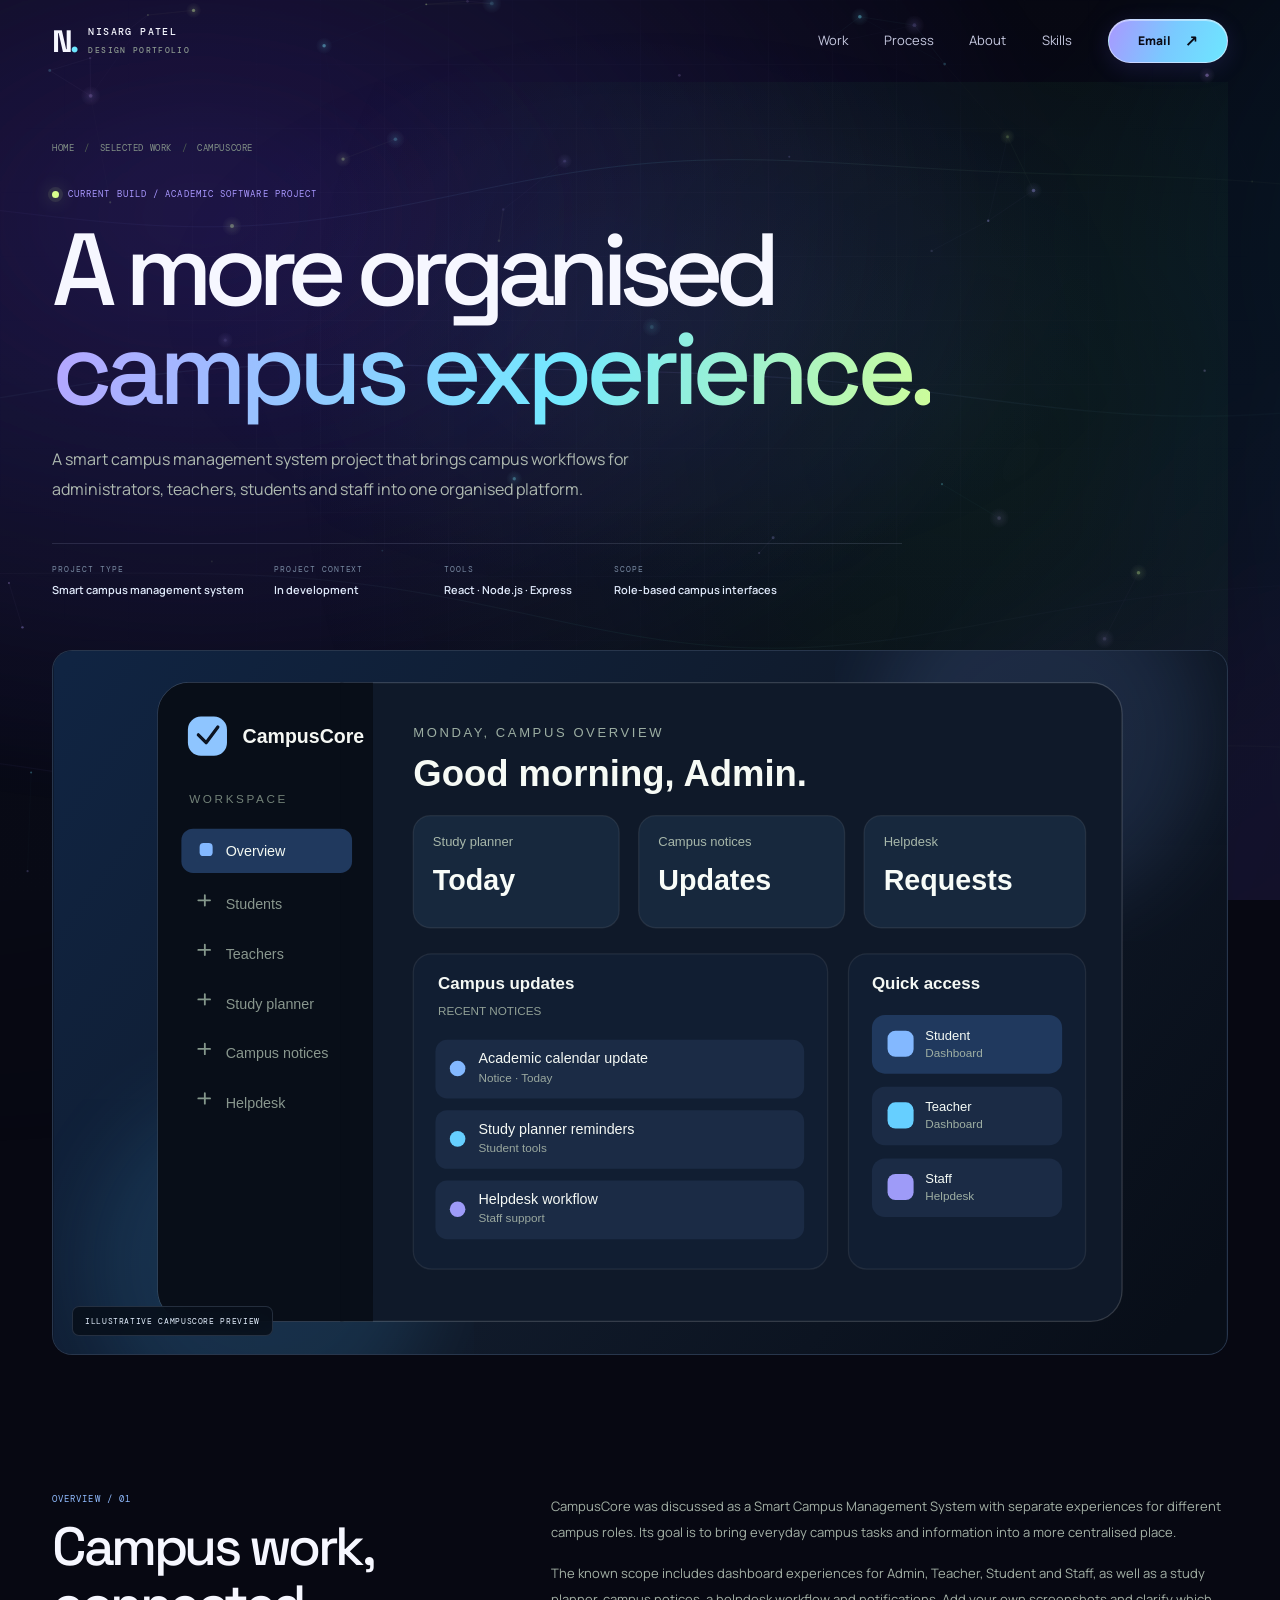
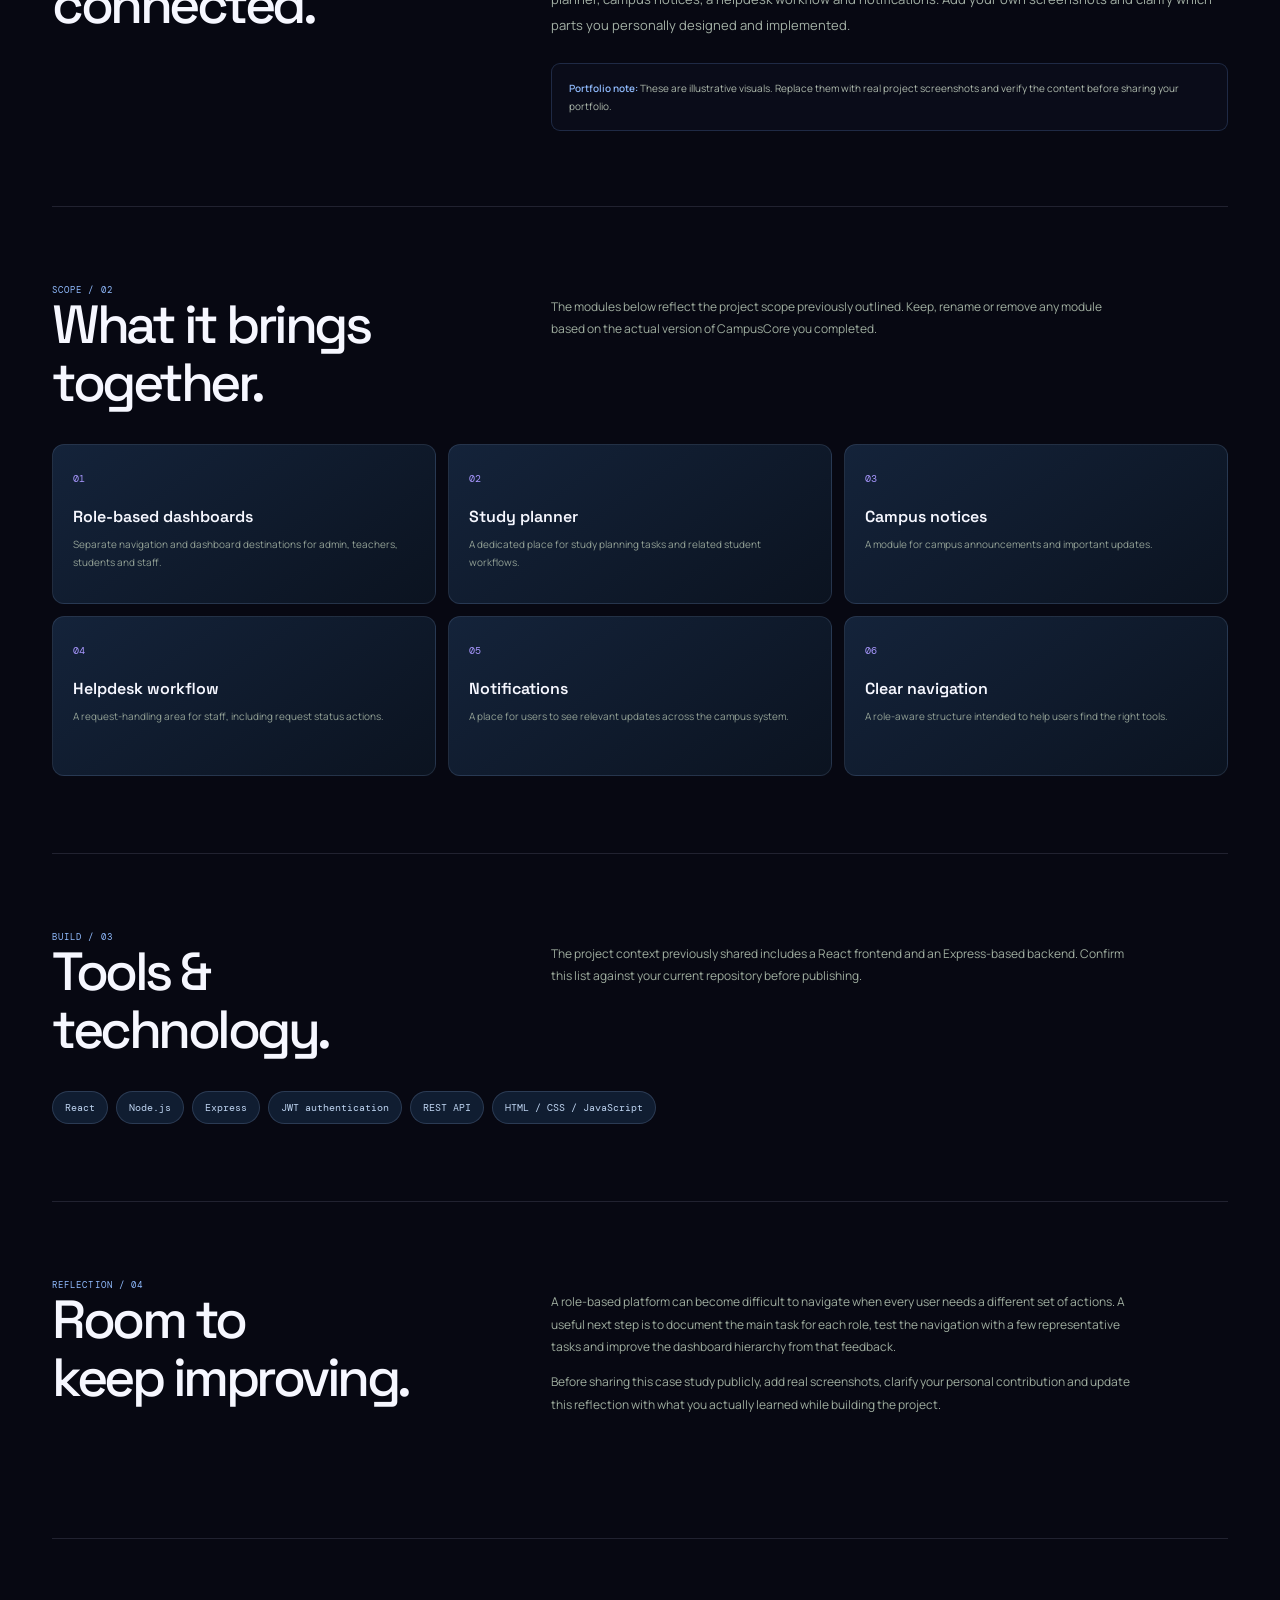
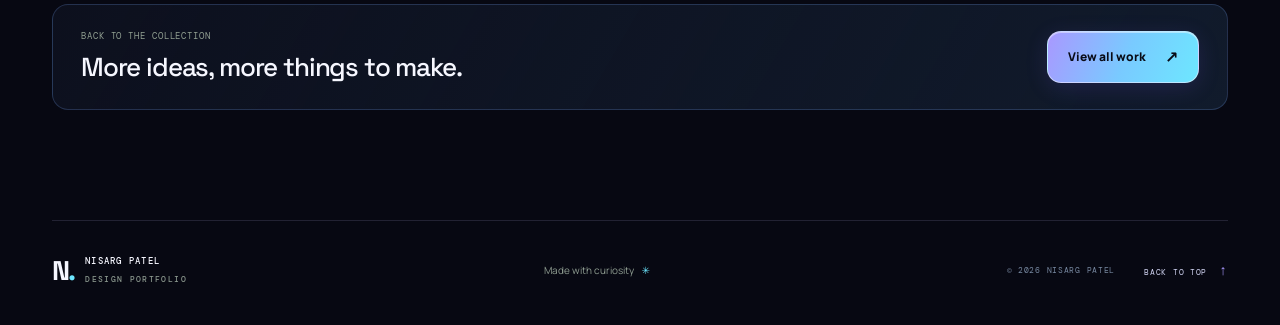
==== project.html @ 3ba7c9d6 "Initial portfolio commit" ====
<!doctype html>
<html lang="en">
<head>
  <meta charset="utf-8"><meta name="viewport" content="width=device-width, initial-scale=1">
  <meta name="theme-color" content="#080b12"><meta name="description" content="Project details and interface explorations by Nisarg Patel.">
  <title>Project — Nisarg Patel</title>
  <link rel="icon" href="assets/favicon.svg" type="image/svg+xml">
  <link rel="preconnect" href="https://fonts.googleapis.com"><link rel="preconnect" href="https://fonts.gstatic.com" crossorigin>
  <link href="https://fonts.googleapis.com/css2?family=DM+Mono:wght@400;500&family=Manrope:wght@400;500;600;700;800&family=Space+Grotesk:wght@400;500;600;700&display=swap" rel="stylesheet">
  <link rel="stylesheet" href="style.css">
  <link rel="stylesheet" href="live-effects.css">
</head>
<body class="project-page">
  <div class="live-backdrop" aria-hidden="true"></div>
  <canvas class="live-field" id="liveField" aria-hidden="true"></canvas>
  <div class="ambient ambient-one" aria-hidden="true"></div><div class="ambient ambient-two" aria-hidden="true"></div><div class="grain" aria-hidden="true"></div><div class="scroll-progress" id="scrollProgress" aria-hidden="true"></div><div class="cursor-dot" id="cursorDot" aria-hidden="true"></div><div class="cursor-ring" id="cursorRing" aria-hidden="true"><span>VIEW</span></div>
  <header class="site-header" id="siteHeader"><nav class="nav-shell" aria-label="Main navigation"><a class="brand" href="index.html#top" aria-label="Nisarg Patel — home"><span class="brand-symbol">N<span>.</span></span><span class="brand-copy">NISARG PATEL<small>DESIGN PORTFOLIO</small></span></a><button class="menu-toggle" id="menuToggle" aria-expanded="false" aria-controls="navLinks" aria-label="Open navigation"><span></span><span></span></button><div class="nav-links" id="navLinks"><a href="index.html#work">Work</a><a href="index.html#process">Process</a><a href="index.html#about">About</a><a href="index.html#skills">Skills</a><a class="nav-contact magnetic" href="mailto:nisargpatel1807@gmail.com" aria-label="Email Nisarg Patel">Email <span class="arrow">↗</span></a></div></nav></header>
  <main id="projectMain">
    <section class="detail-hero section-wrap"><div class="breadcrumbs reveal"><a href="index.html">HOME</a><span class="crumb-sep">/</span><a href="index.html#work">SELECTED WORK</a><span class="crumb-sep">/</span><span id="breadcrumbName">PROJECT</span></div><div class="detail-overline reveal"><span class="live-dot"></span><span id="detailOverline">PROJECT DETAILS</span></div><h1 class="project-detail-title reveal" id="detailTitle">Project <em>details.</em></h1><p class="detail-lead reveal" id="detailLead"></p><div class="detail-meta reveal" id="detailMeta"></div><div class="detail-visual reveal" id="detailVisual"><img id="detailCover" src="assets/campuscore-cover.svg" alt="Illustrative CampusCore project preview" hidden><span class="detail-visual-label" id="detailVisualLabel">ILLUSTRATIVE CAMPUSCORE PREVIEW</span><div class="detail-no-visual" id="detailNoVisual" hidden><div class="detail-no-visual-mark" id="detailNoVisualMark">M</div><div><p id="detailNoVisualKicker">ACADEMIC PROJECT</p><h2 id="detailNoVisualTitle">Project overview</h2><p class="detail-no-visual-copy" id="detailNoVisualCopy"></p></div></div></div></section>
    <div class="detail-content section-wrap">
      <section class="detail-intro-grid reveal"><div><p class="detail-section-kicker">OVERVIEW / 01</p><h2 id="overviewHeading">The idea<br>behind the work.</h2></div><div class="detail-intro-copy"><p id="overviewCopy"></p><p id="overviewCopyTwo"></p><div class="detail-note" id="detailNote"><strong>Portfolio note:</strong> These are illustrative visuals. Replace them with real project screenshots and verify the content before sharing your portfolio.</div></div></section>
      <section class="detail-chapter reveal"><div class="detail-chapter-head"><div><p class="detail-section-kicker">SCOPE / 02</p><h2>What it brings<br>together.</h2></div><p class="detail-chapter-intro" id="scopeIntro"></p></div><div class="detail-feature-grid" id="featureGrid"></div></section>
      <section class="detail-chapter reveal"><div class="detail-chapter-head"><div><p class="detail-section-kicker">BUILD / 03</p><h2>Tools &<br>technology.</h2></div><p class="detail-chapter-intro" id="techIntro"></p></div><div class="detail-technology" id="techList"></div></section>
      <section class="detail-chapter reveal"><div class="detail-chapter-head"><div><p class="detail-section-kicker">REFLECTION / 04</p><h2>Room to<br>keep improving.</h2></div><div><p class="detail-chapter-intro" id="reflectionCopy"></p><p class="detail-chapter-intro" style="margin-top:12px">Before sharing this case study publicly, add real screenshots, clarify your personal contribution and update this reflection with what you actually learned while building the project.</p></div></div></section>
      <div class="detail-next reveal"><div><p>BACK TO THE COLLECTION</p><h3>More ideas, more things to make.</h3></div><a class="button button-primary magnetic" href="index.html#work"><span>View all work</span><span class="button-icon">↗</span></a></div>
    </div>
  </main>
  <footer class="site-footer section-wrap detail-footer"><a class="brand footer-brand" href="index.html#top"><span class="brand-symbol">N<span>.</span></span><span class="brand-copy">NISARG PATEL<small>DESIGN PORTFOLIO</small></span></a><p>Made with curiosity<span class="footer-heart">✳</span></p><div class="footer-right"><span>© <span id="year"></span> NISARG PATEL</span><a href="#top" class="back-top">BACK TO TOP <span>↑</span></a></div></footer>
  <script src="project.js"></script><script src="script.js"></script><script src="live-effects.js"></script>
</body>
</html>
---- style.css ----
:root{--bg:#080B12;--bg-soft:#0B111B;--surface:#101827;--surface-2:#152237;--text:#F3F7FF;--muted:#A4B4CA;--muted-2:#7486A0;--line:rgba(220,235,255,.14);--line-strong:rgba(220,235,255,.24);--lime:#7DAAFF;--lime-2:#68D5FF;--green:#2B5DB8;--mint:#8BDFFF;--serif:Georgia,'Times New Roman',serif;--sans:'Manrope',Inter,system-ui,-apple-system,Segoe UI,sans-serif;--display:'Space Grotesk','Manrope',sans-serif;--mono:'DM Mono',ui-monospace,monospace;--container:1260px;--ease:cubic-bezier(.22,.75,.22,1)}
*{box-sizing:border-box}html{scroll-behavior:smooth;scroll-padding-top:105px}body{margin:0;background:var(--bg);color:var(--text);font-family:var(--sans);font-size:15px;line-height:1.65;overflow-x:hidden;-webkit-font-smoothing:antialiased}body::selection{background:var(--lime);color:#0a0d08}a{color:inherit;text-decoration:none}button{font:inherit}img,svg{max-width:100%}button,a{-webkit-tap-highlight-color:transparent}button:focus-visible,a:focus-visible{outline:2px solid var(--lime);outline-offset:5px}::selection{background:var(--lime);color:#10150e}.section-wrap{width:min(var(--container),calc(100% - 104px));margin-inline:auto}.ambient{position:fixed;pointer-events:none;z-index:-3;border-radius:50%;filter:blur(90px);opacity:.2;mix-blend-mode:screen}.ambient-one{width:450px;height:450px;right:-150px;top:80px;background:#214e9b;animation:ambientDrift 19s ease-in-out infinite alternate}.ambient-two{width:430px;height:430px;left:-240px;top:50%;background:#183c79;animation:ambientDrift 23s ease-in-out infinite alternate-reverse}.ambient-three{width:390px;height:390px;right:10%;bottom:-250px;background:#312b67;opacity:.13;animation:ambientDrift 25s ease-in-out infinite alternate}.grain{position:fixed;inset:0;z-index:20;pointer-events:none;opacity:.038;background-image:url("data:image/svg+xml,%3Csvg viewBox='0 0 180 180' xmlns='http://www.w3.org/2000/svg'%3E%3Cfilter id='n'%3E%3CfeTurbulence type='fractalNoise' baseFrequency='.94' numOctaves='3' stitchTiles='stitch'/%3E%3C/filter%3E%3Crect width='100%25' height='100%25' filter='url(%23n)' opacity='.5'/%3E%3C/svg%3E");mix-blend-mode:soft-light}.scroll-progress{position:fixed;top:0;left:0;width:0;height:3px;background:linear-gradient(90deg,var(--lime),var(--mint));z-index:100;box-shadow:0 0 16px #7daaff60}.cursor-dot,.cursor-ring{position:fixed;left:0;top:0;pointer-events:none;z-index:99;border-radius:50%;opacity:0;transform:translate(-50%,-50%);transition:opacity .2s ease,scale .25s var(--ease),background .2s ease,border-color .2s ease}.cursor-dot{width:5px;height:5px;background:var(--lime)}.cursor-ring{width:30px;height:30px;border:1px solid rgba(201,255,85,.58);display:grid;place-items:center;color:#11170d;background:rgba(201,255,85,0);font:8px var(--mono);letter-spacing:.04em}.cursor-ring span{opacity:0;transition:opacity .2s}.cursor-ring.is-hover{width:74px;height:74px;background:var(--lime);border-color:var(--lime);scale:1.0}.cursor-ring.is-hover span{opacity:1}.cursor-ring.is-down{scale:.8}.cursor-dot.visible,.cursor-ring.visible{opacity:1}
.site-header{position:sticky;top:0;z-index:50;margin-bottom:-1px;border-bottom:1px solid transparent;transition:background .35s,border-color .35s,backdrop-filter .35s}.site-header.scrolled{background:rgba(8,11,9,.76);backdrop-filter:blur(18px);border-color:rgba(225,250,230,.09)}.nav-shell{width:min(var(--container),calc(100% - 104px));height:92px;margin:auto;display:flex;align-items:center;justify-content:space-between;gap:32px}.brand{display:inline-flex;align-items:center;gap:12px;flex-shrink:0}.brand-symbol{font:700 31px/1 var(--display);letter-spacing:-.09em}.brand-symbol span{color:var(--lime)}.brand-copy{font:500 10px/1.45 var(--mono);letter-spacing:.14em}.brand-copy small{display:block;color:#8c998f;font-size:8px;letter-spacing:.17em;margin-top:5px}.nav-links{display:flex;align-items:center;gap:clamp(21px,3vw,45px)}.nav-links>a:not(.nav-contact){font-size:12px;color:#c7d5e8;transition:color .25s}.nav-links>a:not(.nav-contact):hover,.nav-links>a.active{color:var(--lime)}.nav-index{font:9px var(--mono);color:#67746a;margin-left:5px;opacity:.75}.nav-contact{min-height:45px;display:inline-flex;align-items:center;justify-content:center;gap:20px;padding:0 20px;border-radius:100px;background:var(--lime);color:#10160b;font-size:12px;font-weight:800;box-shadow:0 0 0 1px #d1e4ff35 inset;transition:transform .3s var(--ease),box-shadow .3s,background .3s}.nav-contact:hover{background:#c9e2ff;box-shadow:0 0 32px #68d5ff25,0 0 0 1px #d8e8ff inset}.arrow{font-size:16px;transition:transform .25s}.nav-contact:hover .arrow{transform:translate(3px,-3px)}.menu-toggle{display:none;background:transparent;border:1px solid var(--line);border-radius:50%;width:46px;height:46px;align-items:center;justify-content:center;flex-direction:column;gap:6px;color:var(--text)}.menu-toggle span{display:block;width:17px;height:1px;background:currentColor;transition:transform .25s}.menu-toggle[aria-expanded=true] span:first-child{transform:translateY(3.5px) rotate(45deg)}.menu-toggle[aria-expanded=true] span:last-child{transform:translateY(-3.5px) rotate(-45deg)}
.hero{min-height:calc(100svh - 92px);min-height:min(820px,calc(100svh - 92px));position:relative;display:grid;align-items:center;padding:48px 0 35px;isolation:isolate}.hero-gridline{position:absolute;inset:0;z-index:-1;pointer-events:none;opacity:.16;background-image:linear-gradient(rgba(191,236,199,.07) 1px,transparent 1px),linear-gradient(90deg,rgba(191,236,199,.07) 1px,transparent 1px);background-size:72px 72px;mask-image:linear-gradient(90deg,black,transparent 91%)}.hero-grid{display:grid;grid-template-columns:minmax(0,1fr) minmax(360px,.82fr);align-items:center;gap:5.5%;min-height:570px}.hero-copy{position:relative;z-index:2;padding:22px 0 10px}.eyebrow,.section-kicker{font:10px var(--mono);letter-spacing:.12em;color:#b8c8bb;display:flex;align-items:center;gap:10px}.hero-eyebrow{margin:0 0 32px;flex-wrap:wrap}.live-dot{width:7px;height:7px;border-radius:50%;background:var(--lime);display:inline-block;box-shadow:0 0 0 4px #7daaff14,0 0 15px #7daaff60;flex-shrink:0}.eyebrow-location{margin-left:auto;color:#68796d;font-size:9px}.hero-title{font:500 clamp(55px,6.2vw,94px)/.99 var(--display);letter-spacing:-.075em;margin:0;max-width:780px}.hero-title em,.section-head h2 em,.about-copy h2 em,.contact-main h2 em,.project-detail-title em{font-style:normal;color:var(--lime);letter-spacing:-.065em}.hero-title em{font-family:var(--serif);font-style:italic;font-weight:400;letter-spacing:-.07em;color:var(--lime);display:inline-block;transform:translateY(-1px)}.hero-description{max-width:560px;margin:28px 0 0;color:#a9b5ac;font-size:15px;line-height:1.9}.hero-actions{display:flex;align-items:center;gap:26px;margin-top:31px;flex-wrap:wrap}.button{display:inline-flex;align-items:center;justify-content:center;gap:25px;min-height:54px;padding:0 22px;border-radius:999px;font-size:12px;font-weight:800;position:relative;overflow:hidden;transition:transform .28s var(--ease),background .28s,border-color .28s,box-shadow .28s,color .28s;will-change:transform}.button-primary{background:var(--lime);color:#10160b;border:1px solid #b3d1ff;box-shadow:0 0 0 1px #b3d1ff15 inset}.button-primary::before{content:"";position:absolute;inset:0;background:linear-gradient(110deg,transparent 22%,#fff9 50%,transparent 72%);transform:translateX(-130%);transition:transform .7s var(--ease)}.button-primary:hover{background:#c4ddff;box-shadow:0 8px 33px #7daaff23,0 0 0 1px #cde3ff inset;transform:translateY(-3px)}.button-primary:hover::before{transform:translateX(130%)}.button-icon{font-size:16px;transition:transform .3s}.button:hover .button-icon{transform:translate(3px,-3px)}.button-quiet{padding-left:0;color:#e3edfb;gap:12px}.quiet-line{width:26px;height:1px;background:#718174;transition:width .28s,background .28s}.button-quiet:hover{color:var(--lime)}.button-quiet:hover .quiet-line{width:42px;background:var(--lime)}.button-quiet .button-icon{color:var(--lime)}.hero-meta{display:flex;gap:45px;margin-top:54px;padding-top:21px;border-top:1px solid var(--line);max-width:590px}.hero-meta div{display:grid;gap:7px}.meta-label{font:9px var(--mono);letter-spacing:.13em;color:#7487a0}.hero-meta strong{font-size:11px;font-weight:600;color:#e1e8e2}.hero-visual{position:relative;align-self:stretch;min-height:490px;display:grid;place-items:center;perspective:1000px;isolation:isolate}.hero-visual::before{content:"";position:absolute;width:80%;aspect-ratio:1;border:1px solid rgba(201,255,85,.14);border-radius:50%;animation:orbitSlow 40s linear infinite}.hero-visual::after{content:"";position:absolute;width:62%;aspect-ratio:1;border:1px dashed rgba(220,255,232,.14);border-radius:50%;animation:orbitSlow 58s linear infinite reverse}.visual-halo{position:absolute;inset:9% -5%;background:radial-gradient(ellipse at 60% 45%,#2b9b6540 0,transparent 58%);filter:blur(28px);z-index:-1}.hero-art{position:relative;z-index:1;width:111%;max-width:none;object-fit:contain;mix-blend-mode:screen;filter:saturate(.92) contrast(1.08);transform:translate3d(var(--mx,0),var(--my,0),0) rotate(-3deg);transition:transform .3s ease-out;animation:artFloat 7s ease-in-out infinite}.hero-orbit-label{position:absolute;z-index:3;font:8px var(--mono);letter-spacing:.11em;color:#9ba99d;display:flex;align-items:center;gap:8px}.orbit-label-top{top:13%;left:-2%}.orbit-label-bottom{right:-4%;bottom:17%;transform:rotate(-90deg);transform-origin:right}.orbit-label-bottom span{color:var(--lime)}.orbit-label-dot{width:5px;height:5px;border-radius:50%;background:var(--lime)}.floating-glass{position:absolute;z-index:4;background:linear-gradient(135deg,#d9ebff0d,#95c2ff05);border:1px solid #c2ddff28;backdrop-filter:blur(16px);box-shadow:0 15px 40px #0004,inset 0 1px #eaf4ff17;color:#eaf2ff}.glass-note{display:flex;align-items:center;gap:12px;font:10px/1.4 var(--mono);letter-spacing:.02em;padding:13px 16px;border-radius:13px;animation:glassFloat 5s ease-in-out infinite}.glass-note-top{top:23%;right:-1%}.glass-note-bottom{bottom:20%;left:3%;animation-delay:-2s}.note-index{font-size:8px;color:var(--lime);align-self:flex-start}.note-mark{font-size:17px;color:var(--lime);margin-left:2px}.note-pulse{width:7px;height:7px;background:var(--lime);border-radius:50%;box-shadow:0 0 10px #7daaff80}.visual-cross{position:absolute;color:var(--lime);font-size:22px;z-index:5;opacity:.85}.cross-one{top:19%;left:22%;animation:twinkle 4s ease-in-out infinite}.cross-two{right:18%;bottom:27%;font-size:28px;opacity:.55;animation:twinkle 5s ease-in-out infinite reverse}.hero-bottom{align-self:end;display:flex;align-items:center;gap:18px;margin-top:27px;padding-top:23px;border-top:1px solid var(--line);font:9px var(--mono);letter-spacing:.12em;color:#7b887e}.hero-bottom-thought{margin-left:auto;color:#95a299}.scroll-guide{display:inline-flex;width:33px;height:1px;background:#465449;position:relative;overflow:hidden}.scroll-guide i{position:absolute;top:0;left:-15px;width:15px;height:1px;background:var(--lime);animation:scrollLine 1.8s ease-in-out infinite}
.ticker-band{border-block:1px solid var(--line);overflow:hidden;margin-top:5px;background:linear-gradient(90deg,transparent,#7daaff05,transparent)}.ticker-track{display:flex;align-items:center;gap:33px;width:max-content;padding:17px 0;animation:tickerMove 34s linear infinite;font:9px var(--mono);letter-spacing:.16em;color:#aabbce}.ticker-track b{font-size:14px;font-weight:400;color:var(--lime)}.ticker-band:hover .ticker-track{animation-play-state:paused}
.section{padding-top:140px}.work-section{padding-bottom:134px}.section-head{display:flex;align-items:flex-end;justify-content:space-between;gap:45px;margin-bottom:45px}.section-kicker{margin:0 0 24px}.section-kicker span{color:var(--lime)}.section-head h2,.about-copy h2,.contact-main h2{font:500 clamp(46px,5.4vw,75px)/1.04 var(--display);letter-spacing:-.075em;margin:0}.section-head h2 em,.about-copy h2 em,.contact-main h2 em{font-family:var(--serif);font-style:italic;font-weight:400}.section-head-side{max-width:440px;margin-bottom:5px}.section-head-side>p{font-size:13px;line-height:1.9;color:#9fac9f;margin:0 0 23px;max-width:440px}.work-filters{display:flex;align-items:center;gap:7px;flex-wrap:wrap}.filter-chip{display:inline-flex;align-items:center;gap:10px;background:#0e140f;border:1px solid var(--line);color:#a8b4aa;border-radius:100px;padding:9px 13px;font-size:10px;cursor:pointer;transition:background .25s,color .25s,border-color .25s}.filter-chip span{font:9px var(--mono);opacity:.55}.filter-chip:hover,.filter-chip.active{background:#83b8ff30;color:var(--lime);border-color:#7daaff58}.project-grid{display:grid;grid-template-columns:repeat(12,minmax(0,1fr));gap:56px 24px}.project-card{min-width:0;transition:opacity .3s,transform .3s}.project-card.is-filtered-out{display:none}.project-campus{grid-column:span 7}.project-medcore{grid-column:span 5;margin-top:95px}.project-wherenext{grid-column:span 6}.project-saathi{grid-column:span 6;margin-top:62px}.project-cover{display:block;position:relative;border-radius:19px;overflow:hidden;background:#111d30;border:1px solid #c0dcff16;isolation:isolate;transform:translateZ(0)}.project-cover::after{content:"";position:absolute;inset:0;background:linear-gradient(180deg,rgba(0,0,0,.34),transparent 24%,transparent 70%,rgba(0,0,0,.09));pointer-events:none;z-index:1}.project-cover img{display:block;width:100%;height:auto;aspect-ratio:1.45;object-fit:cover;transition:transform .85s var(--ease),filter .5s;will-change:transform}.project-medcore .project-cover img{aspect-ratio:1.24}.project-wherenext .project-cover img{aspect-ratio:1.48}.project-saathi .project-cover img{aspect-ratio:1.48}.project-cover:hover img{transform:scale(1.045);filter:saturate(1.07)}.cover-top-label{position:absolute;z-index:2;top:17px;left:18px;right:18px;display:flex;justify-content:space-between;gap:10px;font:8px var(--mono);letter-spacing:.09em;color:#eaf2ff;text-shadow:0 1px 8px #0008}.cover-top-label span{color:#d5e2d5aa}.cover-hover{position:absolute;right:17px;bottom:17px;z-index:3;display:flex;align-items:center;gap:15px;border:1px solid #f0fff033;background:#101710ba;backdrop-filter:blur(15px);border-radius:999px;padding:8px 9px 8px 14px;color:#f4f8f2;font:9px var(--mono);letter-spacing:.08em;opacity:0;transform:translateY(7px);transition:opacity .35s,transform .35s}.cover-hover b{display:grid;place-items:center;width:30px;height:30px;border-radius:50%;background:var(--lime);color:#0d130a;font-size:15px;font-weight:500}.project-cover:hover .cover-hover,.project-cover:focus-visible .cover-hover{opacity:1;transform:translateY(0)}.project-copy{padding:18px 3px 0}.project-overline{display:flex;align-items:center;justify-content:space-between;gap:15px;color:#829187;font:9px var(--mono);letter-spacing:.08em}.project-type{display:inline-flex;align-items:center;gap:8px}.type-dot{width:6px;height:6px;border-radius:50%;display:inline-block}.type-green{background:var(--lime)}.type-mint{background:#73e6c3}.type-sand{background:#e4be8b}.type-lime{background:#7daaff}.project-number{color:#566457}.project-copy h3{font:600 clamp(27px,3vw,39px)/1.15 var(--display);letter-spacing:-.055em;margin:13px 0 11px}.project-copy h3 a{display:inline-flex;align-items:center;gap:12px;transition:color .25s}.project-copy h3 a:hover{color:var(--lime)}.title-arrow{display:inline-block;font-size:20px;color:var(--lime);opacity:0;transform:translate(-5px,5px);transition:opacity .25s,transform .25s}.project-copy h3 a:hover .title-arrow{opacity:1;transform:translate(0,0)}.project-copy>p{margin:0;max-width:560px;color:#9eaba1;font-size:12px;line-height:1.9}.project-tags,.skill-pills{display:flex;gap:7px;flex-wrap:wrap}.project-tags{margin-top:17px}.project-tags span{border:1px solid var(--line);color:#a4b0a6;padding:6px 9px;border-radius:5px;font:9px var(--mono)}.project-text-link{display:inline-flex;align-items:center;gap:16px;margin-top:21px;color:#e2eafb;font-size:11px;font-weight:700;transition:color .25s}.project-text-link span{color:var(--lime);font-size:15px;transition:transform .25s}.project-text-link:hover{color:var(--lime)}.project-text-link:hover span{transform:translate(3px,-3px)}.status-pill{background:#7daaff1b;color:var(--lime);border:1px solid #7daaff38;padding:5px 9px;border-radius:50px;font:9px var(--mono);letter-spacing:0;vertical-align:middle}.project-footnote{margin-top:58px;border-top:1px solid var(--line);padding-top:18px;display:flex;align-items:center;gap:13px;color:#7f8c81}.footnote-mark{color:var(--lime);font-size:17px}.project-footnote p{font-size:10px;line-height:1.7;margin:0;max-width:710px}.footnote-side{margin-left:auto;font:8px var(--mono);letter-spacing:.1em;white-space:nowrap;color:#617065}
.process-section{position:relative;padding:123px 0 130px;overflow:hidden;background:linear-gradient(180deg,transparent,rgba(20,48,31,.25) 45%,transparent)}.process-backdrop{position:absolute;pointer-events:none;inset:0;background:radial-gradient(ellipse at 90% 50%,#27694421,transparent 48%),linear-gradient(90deg,transparent,rgba(201,255,85,.025),transparent)}.process-grid{display:grid;grid-template-columns:repeat(4,minmax(0,1fr));gap:12px;position:relative}.process-card{position:relative;min-height:292px;padding:23px 21px 19px;border:1px solid var(--line);border-radius:15px;background:linear-gradient(140deg,#162019bb,#101510b8);overflow:hidden;transition:transform .35s var(--ease),border-color .35s,background .35s;isolation:isolate}.process-card::before{content:"";position:absolute;inset:-1px;background:radial-gradient(circle at var(--hx,50%) var(--hy,0%),#7daaff1b,transparent 52%);opacity:0;transition:opacity .35s;z-index:-1}.process-card:hover{transform:translateY(-7px);border-color:#7daaff50;background:#131c15}.process-card:hover::before{opacity:1}.process-no{font:10px var(--mono);color:var(--lime)}.process-card h3{font:600 22px var(--display);letter-spacing:-.04em;margin:25px 0 8px}.process-card p{font-size:11px;line-height:1.85;color:#99a69b;margin:0;max-width:250px}.process-verb{position:absolute;bottom:19px;left:21px;color:#6f8073;font:8px var(--mono);letter-spacing:.1em;transition:color .25s}.process-card:hover .process-verb{color:var(--lime)}.process-symbol{position:absolute;right:20px;top:19px;width:48px;height:48px;display:grid;place-items:center;opacity:.95}.process-symbol-one{grid-template-columns:repeat(2,11px);gap:4px}.process-symbol-one i{width:11px;height:11px;border:1px solid #8dc989;border-radius:50%;box-shadow:0 0 12px #5dbd7d28}.process-symbol-one i:first-child{background:var(--lime);border-color:var(--lime)}.process-symbol-two{display:flex;flex-wrap:wrap;gap:4px;align-content:center;justify-content:center}.process-symbol-two i{width:15px;height:15px;border:1px solid #7edba5;border-radius:4px;transform:rotate(12deg)}.process-symbol-two i:nth-child(2){background:#7daaff33}.process-symbol-three{display:flex;align-items:center;justify-content:center;gap:4px}.process-symbol-three i{height:25px;width:9px;border-radius:5px;background:linear-gradient(var(--lime),#2c9a6b)}.process-symbol-three i:nth-child(2){height:38px}.process-symbol-four{border:1px solid #8cdd9f;border-radius:50%}.process-symbol-four::before{content:"";width:30px;height:30px;position:absolute;border:1px dashed #7daaff;border-radius:50%;animation:orbitSlow 14s linear infinite}.process-symbol-four i{width:6px;height:6px;background:var(--lime);border-radius:50%;position:absolute}.process-symbol-four i:nth-child(1){top:5px}.process-symbol-four i:nth-child(2){right:4px;bottom:10px}.process-symbol-four i:nth-child(3){left:5px;bottom:8px}
.about-section{padding-top:145px;padding-bottom:145px;display:grid;grid-template-columns:minmax(300px,.86fr) minmax(0,1.14fr);gap:clamp(60px,9vw,140px);align-items:center}.about-art{position:relative;min-height:520px;border:1px solid var(--line);border-radius:19px;background:#101a2a;overflow:hidden;isolation:isolate}.about-art::before{content:"";position:absolute;inset:0;background:linear-gradient(135deg,#152b1b,transparent 50%),radial-gradient(ellipse at 60% 45%,#52d38e33,transparent 55%)}.about-art-grid{position:absolute;inset:0;background-image:linear-gradient(#d7e9ff0a 1px,transparent 1px),linear-gradient(90deg,#d7e9ff0a 1px,transparent 1px);background-size:34px 34px;mask-image:radial-gradient(ellipse at center,black,transparent 78%)}.about-glow{position:absolute;width:250px;height:250px;top:50%;left:50%;transform:translate(-50%,-50%);background:#8dff5535;filter:blur(60px);border-radius:50%;animation:glowPulse 8s ease-in-out infinite alternate}.about-orbit{position:absolute;top:50%;left:50%;border:1px solid #d8ecff28;border-radius:50%;transform:translate(-50%,-50%) rotate(-25deg)}.about-orbit-one{width:340px;height:220px;animation:orbitSlow 25s linear infinite}.about-orbit-two{width:270px;height:355px;transform:translate(-50%,-50%) rotate(45deg);border-color:#7daaff40;animation:orbitSlow 35s linear infinite reverse}.about-monogram{position:absolute;left:50%;top:49%;transform:translate(-50%,-50%);font:700 clamp(110px,15vw,190px)/1 var(--display);letter-spacing:-.12em;color:#eff7ff;text-shadow:0 0 60px #a7ff7650}.about-monogram span{color:var(--lime)}.about-art-tag{position:absolute;font:8px var(--mono);letter-spacing:.15em;color:#aabbce}.tag-top{left:26px;top:25px}.tag-bottom{left:26px;bottom:25px}.about-sticker{position:absolute;right:24px;top:23px;width:46px;height:46px;border-radius:50%;display:grid;place-items:center;background:var(--lime);color:#122010;font-size:22px;animation:slowSpin 17s linear infinite}.about-copy h2{margin:0 0 28px;font-size:clamp(40px,4.35vw,63px)}.about-copy .section-kicker{margin-bottom:23px}.about-lead{font-size:16px;line-height:1.8;color:#d7e6f8;margin:0 0 16px}.about-body{font-size:12px;line-height:2;color:#9fac9f;margin:0 0 13px}.inline-link{display:inline-flex;align-items:center;gap:20px;margin-top:16px;padding-bottom:8px;border-bottom:1px solid #7daaff55;color:#e5eee5;font-size:11px;font-weight:700}.inline-link span{color:var(--lime);transition:transform .25s}.inline-link:hover span{transform:translate(3px,-3px)}.about-facts{display:grid;grid-template-columns:1fr 1fr;gap:20px;border-top:1px solid var(--line);margin-top:30px;padding-top:19px}.about-facts div{display:grid;gap:6px}.about-facts span{font:8px var(--mono);letter-spacing:.12em;color:#7487a0}.about-facts b{font-size:11px;font-weight:600;color:#d8e7f7}
.skills-section{padding-top:20px;padding-bottom:140px}.skills-section .section-head{margin-bottom:50px}.skills-layout{display:grid;grid-template-columns:minmax(0,.87fr) minmax(0,1.13fr);gap:16px}.skills-feature{position:relative;min-height:490px;overflow:hidden;border:1px solid var(--line);border-radius:17px;background:linear-gradient(145deg,#13223c,#101510 76%);padding:27px;isolation:isolate}.skills-feature::after{content:"";position:absolute;inset:0;z-index:-1;background:radial-gradient(ellipse at 76% 86%,#286e451b,transparent 55%)}.skills-feature-top{display:flex;align-items:center;justify-content:space-between;color:#87988b;font:9px var(--mono);letter-spacing:.12em}.skills-spark{font-size:22px;color:var(--lime);animation:slowSpin 18s linear infinite}.skills-feature h3{font:500 clamp(25px,2.5vw,36px)/1.2 var(--display);letter-spacing:-.055em;margin:36px 0 14px}.skills-feature>p{max-width:360px;font-size:11px;line-height:1.9;color:#9faea2;margin:0}.skills-visual{position:absolute;left:24px;right:24px;bottom:15px;height:180px;perspective:600px}.skill-orbit{position:absolute;left:52%;top:52%;border:1px solid #7daaff32;border-radius:50%;transform:translate(-50%,-50%) rotate(-20deg)}.orbit-a{width:340px;height:120px}.orbit-b{width:265px;height:173px;transform:translate(-50%,-50%) rotate(35deg);border-color:#8fe9b42b}.skill-visual-card{position:absolute;width:110px;height:92px;border-radius:11px;border:1px solid #d8ecff31;background:linear-gradient(145deg,#d8ecff18,#0d1710dc);backdrop-filter:blur(12px);display:flex;align-items:center;justify-content:center;flex-direction:column;gap:7px;box-shadow:0 18px 30px #0003;transition:transform .45s var(--ease),border-color .3s}.skill-visual-card span{font:600 30px var(--display);color:#f0f7ff}.skill-visual-card i{font:8px var(--mono);font-style:normal;letter-spacing:.11em;color:#97aa9a}.card-a{left:8%;top:24%;transform:rotate(-12deg)}.card-b{left:40%;top:6%;transform:rotate(6deg)}.card-c{right:4%;top:29%;transform:rotate(12deg)}.skills-feature:hover .card-a{transform:translateY(-8px) rotate(-16deg)}.skills-feature:hover .card-b{transform:translateY(-12px) rotate(9deg)}.skills-feature:hover .card-c{transform:translateY(-5px) rotate(17deg)}.mini-swatch{width:38px;height:34px;border-radius:7px;background:linear-gradient(135deg,#7daaff 0 33%,#68dfa0 33% 66%,#173f2d 66%)}.skill-list{display:flex;flex-direction:column;gap:10px}.skill-row{position:relative;display:grid;grid-template-columns:57px minmax(0,1fr) 18px;align-items:start;gap:16px;border:1px solid var(--line);border-radius:13px;background:linear-gradient(100deg,#121913,#0f140f);padding:19px 18px;min-height:111px;transition:background .3s,border-color .3s,transform .3s var(--ease);overflow:hidden}.skill-row::after{content:"";position:absolute;inset:0;background:linear-gradient(110deg,transparent,rgba(201,255,85,.06),transparent);transform:translateX(-100%);transition:transform .7s var(--ease);pointer-events:none}.skill-row:hover{transform:translateX(5px);border-color:#7daaff4d;background:#131d15}.skill-row:hover::after{transform:translateX(100%)}.skill-icon{width:48px;height:48px;border-radius:13px;display:grid;place-items:center;border:1px solid #dff0ff1b;background:#19241b;color:var(--lime);font-size:20px;transition:transform .3s var(--ease),box-shadow .3s}.skill-row:hover .skill-icon{transform:rotate(-7deg) scale(1.05);box-shadow:0 0 20px #7daaff13}.icon-figma{display:grid;grid-template-columns:repeat(2,10px);grid-template-rows:repeat(3,10px);gap:0;align-content:center;justify-content:center}.icon-figma span{width:10px;height:10px;background:#a0e2ac}.icon-figma span:nth-child(1){background:#f5a37e;border-radius:5px 0 0 5px}.icon-figma span:nth-child(2){background:#dc7d76;border-radius:0 5px 5px 0}.icon-figma span:nth-child(3){background:#7daaff;border-radius:5px 0 0 5px}.icon-figma span:nth-child(4){background:#80d7aa;border-radius:0 5px 5px 0}.icon-figma span:nth-child(5){background:#8cb7fa;border-radius:5px 0 5px 5px}.icon-web span{font:600 17px var(--mono);letter-spacing:-.12em}.icon-js span{font:700 15px var(--mono);background:var(--lime);color:#10160b;padding:5px;border-radius:4px}.icon-tools span{font-size:21px}.skill-row-copy h3{font:600 16px var(--display);letter-spacing:-.025em;margin:1px 0 5px}.skill-row-copy p{font-size:10px;line-height:1.7;color:#8f9d92;margin:0 0 11px}.skill-pills span{font:8px var(--mono);color:#9fac9f;background:#ffffff06;border:1px solid #e9f3ff0d;border-radius:4px;padding:5px 7px}.skill-row-arrow{color:#6b7e6f;font-size:15px;transition:color .25s,transform .25s}.skill-row:hover .skill-row-arrow{color:var(--lime);transform:translate(2px,-2px)}.skills-bottom-note{display:flex;align-items:center;gap:15px;margin-top:23px;color:#839084;font:9px var(--mono);letter-spacing:.08em}.note-line{width:34px;height:1px;background:var(--lime)}.note-spark{color:var(--lime);margin-left:auto;font-size:14px}
.contact-section{padding-top:35px;padding-bottom:100px;position:relative;overflow:hidden}.contact-inner{position:relative;border:1px solid #d8ecff1d;border-radius:21px;padding:57px clamp(26px,5vw,68px) 30px;background:linear-gradient(135deg,#15241a,#0e140f 75%);overflow:hidden;isolation:isolate}.contact-inner::before{content:"";position:absolute;inset:0;z-index:-1;background:radial-gradient(ellipse at 93% 2%,#7daaff24,transparent 40%),radial-gradient(ellipse at 0% 100%,#1a8a5c25,transparent 40%)}.contact-glow{position:absolute;right:-130px;top:20px;width:370px;height:370px;background:#7daaff12;filter:blur(75px);pointer-events:none;border-radius:50%}.contact-main{display:flex;justify-content:space-between;align-items:center;gap:40px;padding:15px 0 46px}.contact-main h2{font-size:clamp(45px,5.4vw,75px)}.contact-main>div>p{color:#a4b1a7;font-size:12px;line-height:1.9;max-width:465px;margin:18px 0 0}.contact-email-button{display:flex;align-items:center;gap:17px;min-width:255px;padding:17px 18px;border-radius:13px;background:var(--lime);color:#0d160b;box-shadow:0 8px 35px #7daaff17;transition:transform .3s var(--ease),box-shadow .3s,background .3s}.contact-email-button:hover{transform:translateY(-4px);box-shadow:0 14px 38px #7daaff2b;background:#c1daff}.email-button-icon{display:grid;place-items:center;flex-shrink:0;width:43px;height:43px;border-radius:50%;background:#102012;color:var(--lime);font-size:18px;transition:transform .3s}.contact-email-button:hover .email-button-icon{transform:rotate(45deg)}.contact-email-button>span:nth-child(2){display:grid;gap:3px}.contact-email-button small{font:8px var(--mono);letter-spacing:.1em;opacity:.65}.contact-email-button strong{font:700 15px var(--display)}.email-button-arrow{margin-left:auto;font-size:18px}.contact-bottom{display:flex;align-items:center;justify-content:space-between;gap:20px;padding-top:20px;border-top:1px solid var(--line)}.email-text{font-size:12px;color:#d8e7f7;display:inline-flex;align-items:center;gap:12px}.email-text span{color:var(--lime);transition:transform .25s}.email-text:hover span{transform:translate(3px,-3px)}.contact-location{font:8px var(--mono);letter-spacing:.12em;color:#849387;display:flex;align-items:center;gap:9px}.contact-location .live-dot{width:5px;height:5px}.site-footer{min-height:105px;border-top:1px solid var(--line);display:flex;align-items:center;justify-content:space-between;gap:25px;padding-top:20px;padding-bottom:25px}.footer-brand .brand-symbol{font-size:27px}.footer-brand .brand-copy{font-size:9px}.site-footer>p{color:#8f9d91;font-size:10px;display:flex;align-items:center;gap:8px}.footer-heart{color:var(--lime)}.footer-right{display:flex;align-items:center;gap:29px;color:#7889a1;font:8px var(--mono);letter-spacing:.09em}.back-top{color:#b4c0b5;transition:color .25s}.back-top span{margin-left:6px;color:var(--lime);font-size:14px}.back-top:hover{color:var(--lime)}.toast{position:fixed;left:50%;bottom:26px;transform:translate(-50%,20px);opacity:0;z-index:120;background:#e9f1ff;color:#11200e;border-radius:999px;padding:11px 16px;font-size:11px;font-weight:700;box-shadow:0 12px 40px #0006;pointer-events:none;transition:opacity .25s,transform .25s}.toast.visible{opacity:1;transform:translate(-50%,0)}.reveal{opacity:0;transform:translateY(22px);transition:opacity .8s var(--ease),transform .8s var(--ease)}.reveal.is-visible{opacity:1;transform:translateY(0)}.project-card:nth-child(2).reveal,.process-card:nth-child(2).reveal,.skill-row:nth-child(2).reveal{transition-delay:.08s}.project-card:nth-child(3).reveal,.process-card:nth-child(3).reveal,.skill-row:nth-child(3).reveal{transition-delay:.14s}.project-card:nth-child(4).reveal,.process-card:nth-child(4).reveal,.skill-row:nth-child(4).reveal{transition-delay:.2s}
/* Project detail pages */
.project-page{background:var(--bg)}.detail-hero{padding:60px 0 80px;position:relative;isolation:isolate}.detail-hero::before{content:"";position:absolute;inset:0;z-index:-1;background:radial-gradient(ellipse at 78% 25%,#22613c35,transparent 52%)}.breadcrumbs{display:flex;gap:10px;align-items:center;font:9px var(--mono);letter-spacing:.06em;color:#829086;margin-bottom:34px}.breadcrumbs a{transition:color .2s}.breadcrumbs a:hover{color:var(--lime)}.crumb-sep{color:#4f5c52}.detail-overline{display:flex;align-items:center;gap:9px;color:var(--lime);font:9px var(--mono);letter-spacing:.12em;margin-bottom:20px}.project-detail-title{font:500 clamp(54px,8vw,112px)/.97 var(--display);letter-spacing:-.085em;margin:0 0 25px;max-width:950px}.detail-lead{font-size:16px;line-height:1.9;color:#aeb9b0;max-width:690px;margin:0}.detail-meta{display:flex;flex-wrap:wrap;gap:30px;margin-top:39px;padding-top:20px;border-top:1px solid var(--line);max-width:850px}.detail-meta div{display:grid;gap:7px;min-width:140px}.detail-meta span{font:8px var(--mono);letter-spacing:.12em;color:#7889a1}.detail-meta strong{font-size:11px;font-weight:600;color:#e0eafb}.detail-visual{position:relative;margin-top:50px;border-radius:20px;overflow:hidden;border:1px solid var(--line);background:#101711}.detail-visual img{display:block;width:100%;height:auto;aspect-ratio:1.67;object-fit:cover}.detail-visual-label{position:absolute;left:19px;bottom:18px;padding:9px 12px;background:#080e18cc;border:1px solid #ffffff21;backdrop-filter:blur(13px);border-radius:7px;color:#e6f1ff;font:8px var(--mono);letter-spacing:.08em}.detail-content{padding:10px 0 110px}.detail-intro-grid{display:grid;grid-template-columns:.72fr 1.28fr;gap:10%;padding:48px 0 75px;border-bottom:1px solid var(--line)}.detail-section-kicker{color:var(--lime);font:9px var(--mono);letter-spacing:.12em;margin:0}.detail-intro-grid h2,.detail-chapter h2{font:500 clamp(35px,4.2vw,56px)/1.08 var(--display);letter-spacing:-.065em;margin:13px 0 0}.detail-intro-copy p{font-size:13px;line-height:2;color:#a4b1a6;margin:0 0 15px}.detail-note{margin-top:25px;padding:15px 17px;border:1px solid #7daaff30;background:#7daaff08;border-radius:9px;color:#aebaad;font-size:10px;line-height:1.8}.detail-note strong{color:var(--lime);font-weight:600}.detail-chapter{padding:77px 0;border-bottom:1px solid var(--line)}.detail-chapter-head{display:grid;grid-template-columns:.72fr 1.28fr;gap:10%;margin-bottom:32px}.detail-chapter-head h2{margin-top:0}.detail-chapter-intro{color:#9fad9f;font-size:12px;line-height:1.9;max-width:580px}.detail-feature-grid{display:grid;grid-template-columns:repeat(3,minmax(0,1fr));gap:12px}.detail-feature{background:linear-gradient(145deg,#141e16,#0a1220);border:1px solid var(--line);border-radius:12px;padding:20px;min-height:160px}.detail-feature .feature-number{font:10px var(--mono);color:var(--lime)}.detail-feature h3{font:600 16px var(--display);margin:17px 0 8px}.detail-feature p{font-size:10px;line-height:1.8;color:#92a095;margin:0}.detail-technology{display:flex;flex-wrap:wrap;gap:8px}.detail-technology span{border:1px solid var(--line);background:#111a13;border-radius:100px;padding:9px 12px;color:#b8c6b9;font:10px var(--mono)}.detail-next{margin-top:65px;border:1px solid #7daaff30;border-radius:16px;background:linear-gradient(120deg,#7daaff0d,#111813);padding:25px 28px;display:flex;align-items:center;justify-content:space-between;gap:30px}.detail-next p{font:9px var(--mono);letter-spacing:.1em;color:#92a092;margin:0 0 8px}.detail-next h3{font:500 26px var(--display);letter-spacing:-.045em;margin:0}.detail-next .button{flex-shrink:0}.detail-footer{margin-top:0}
@keyframes ambientDrift{0%{transform:translate3d(0,0,0) scale(1)}100%{transform:translate3d(-65px,50px,0) scale(1.12)}}@keyframes artFloat{0%,100%{translate:0 0;rotate:0deg}50%{translate:0 -8px;rotate:1deg}}@keyframes glassFloat{0%,100%{transform:translateY(0)}50%{transform:translateY(-9px)}}@keyframes orbitSlow{to{rotate:360deg}}@keyframes twinkle{0%,100%{opacity:.38;transform:scale(.9)}50%{opacity:1;transform:scale(1.15)}}@keyframes scrollLine{0%{transform:translateX(0)}70%,100%{transform:translateX(50px)}}@keyframes tickerMove{to{transform:translateX(-50%)}}@keyframes slowSpin{to{transform:rotate(360deg)}}@keyframes glowPulse{from{opacity:.55;scale:.9}to{opacity:1;scale:1.1}}
@media (max-width:1100px){.section-wrap,.nav-shell{width:calc(100% - 64px)}.hero-grid{grid-template-columns:minmax(0,1fr) minmax(310px,.8fr);gap:3%}.hero-title{font-size:clamp(56px,7vw,79px)}.hero-visual{min-height:440px}.hero-art{width:120%}.about-section{gap:60px}.project-grid{gap:45px 20px}.project-medcore{margin-top:60px}.project-saathi{margin-top:38px}.process-card{padding:20px 17px}.process-card h3{font-size:19px}.process-verb{left:17px}.skills-layout{grid-template-columns:.8fr 1.2fr}.skills-feature{padding:22px}.skill-row{padding:16px;grid-template-columns:49px minmax(0,1fr) 14px;gap:12px}.skill-icon{width:44px;height:44px}}
@media (max-width:800px){.section-wrap,.nav-shell{width:calc(100% - 44px)}.nav-shell{height:78px}.menu-toggle{display:flex}.nav-links{position:absolute;top:calc(100% + 1px);left:22px;right:22px;display:flex;flex-direction:column;align-items:stretch;gap:0;padding:12px;border:1px solid var(--line);border-radius:16px;background:rgba(9,14,10,.96);backdrop-filter:blur(20px);opacity:0;visibility:hidden;transform:translateY(-8px);transition:opacity .25s,transform .25s,visibility .25s}.nav-links.open{opacity:1;visibility:visible;transform:translateY(0)}.nav-links>a:not(.nav-contact){padding:15px 12px;border-bottom:1px solid #ffffff0d;font-size:13px}.nav-index{float:right}.nav-contact{margin-top:10px;min-height:46px}.hero{min-height:auto;padding-top:38px;padding-bottom:28px}.hero-grid{grid-template-columns:1fr;gap:16px}.hero-copy{padding-top:12px}.hero-eyebrow{margin-bottom:27px}.hero-title{font-size:clamp(56px,10vw,84px)}.hero-description{max-width:630px;margin-top:22px}.hero-actions{margin-top:26px}.hero-meta{margin-top:37px}.hero-visual{min-height:360px;max-width:560px;width:100%;margin:0 auto}.hero-art{width:100%;max-width:540px}.hero-visual::before{width:72%}.hero-visual::after{width:59%}.glass-note-top{right:3%;top:18%}.glass-note-bottom{left:5%;bottom:14%}.orbit-label-top{left:4%;top:10%}.orbit-label-bottom{right:3%;bottom:14%}.hero-bottom{margin-top:0}.section{padding-top:100px}.work-section{padding-bottom:90px}.section-head{align-items:flex-start;flex-direction:column;gap:22px;margin-bottom:34px}.section-head h2{font-size:clamp(48px,8vw,67px)}.section-head-side{max-width:580px}.section-head-side>p{max-width:600px}.project-grid{grid-template-columns:repeat(2,minmax(0,1fr));gap:39px 17px}.project-campus,.project-medcore,.project-wherenext,.project-saathi{grid-column:span 1;margin-top:0}.project-campus,.project-wherenext{grid-column:span 2}.project-medcore .project-cover img,.project-saathi .project-cover img{aspect-ratio:1.35}.project-copy h3{font-size:29px}.cover-top-label{font-size:7px;top:12px;left:12px;right:12px}.cover-hover{opacity:1;transform:translateY(0);right:10px;bottom:10px;padding:5px 6px 5px 10px;font-size:7px}.cover-hover b{width:26px;height:26px}.project-footnote{margin-top:39px;flex-wrap:wrap}.footnote-side{margin-left:30px}.process-section{padding:95px 0}.process-grid{grid-template-columns:repeat(2,minmax(0,1fr))}.process-card{min-height:250px}.process-card h3{margin-top:30px}.about-section{grid-template-columns:1fr;gap:42px;padding-top:105px;padding-bottom:95px}.about-art{min-height:360px;max-width:550px;width:100%}.about-monogram{font-size:170px}.about-copy h2{font-size:clamp(43px,7.4vw,61px)}.skills-section{padding-top:10px;padding-bottom:100px}.skills-layout{grid-template-columns:1fr}.skills-feature{min-height:390px}.skills-visual{height:165px}.contact-section{padding-bottom:70px}.contact-inner{padding:36px 26px 23px}.contact-main{flex-direction:column;align-items:flex-start;gap:28px;padding:14px 0 32px}.contact-email-button{width:100%;max-width:360px}.site-footer{flex-wrap:wrap;min-height:120px}.site-footer>p{order:3;width:100%;margin:0}.footer-right{margin-left:auto}.detail-hero{padding:45px 0 55px}.detail-content{padding-bottom:70px}.detail-intro-grid,.detail-chapter-head{grid-template-columns:1fr;gap:22px}.detail-chapter{padding:55px 0}.detail-feature-grid{grid-template-columns:repeat(2,minmax(0,1fr))}.detail-visual img{aspect-ratio:1.35}}
@media (max-width:520px){.section-wrap,.nav-shell{width:calc(100% - 36px)}.nav-shell{height:72px}.brand-symbol{font-size:28px}.hero{padding-top:32px}.hero-eyebrow{font-size:8px;letter-spacing:.08em;gap:8px}.eyebrow-location{width:100%;margin:4px 0 0 15px}.hero-title{font-size:clamp(47px,12vw,64px);letter-spacing:-.08em}.hero-description{font-size:12px;line-height:1.9;margin-top:20px}.hero-actions{gap:14px}.button{min-height:49px;padding:0 17px;gap:15px;font-size:11px}.button-quiet{padding-left:0}.hero-meta{gap:20px;margin-top:30px;flex-wrap:wrap}.hero-meta strong{font-size:10px}.hero-visual{min-height:300px;margin-top:-8px}.hero-art{width:110%}.glass-note{padding:9px 11px;gap:8px;font-size:8px}.glass-note-top{top:17%;right:0}.glass-note-bottom{left:0;bottom:11%}.orbit-label-top{top:7%;font-size:7px}.orbit-label-bottom{right:-4%;font-size:7px;bottom:14%}.hero-bottom{gap:10px;font-size:7px;letter-spacing:.08em}.hero-bottom-thought{display:none}.ticker-track{padding:13px 0;font-size:8px;gap:22px}.section{padding-top:80px}.section-head h2{font-size:48px}.section-head-side>p{font-size:11px}.project-grid{grid-template-columns:1fr;gap:37px}.project-campus,.project-medcore,.project-wherenext,.project-saathi{grid-column:1}.project-cover img,.project-medcore .project-cover img,.project-wherenext .project-cover img,.project-saathi .project-cover img{aspect-ratio:1.3}.project-copy h3{font-size:31px}.project-copy>p{font-size:11px}.project-tags span{font-size:8px}.project-footnote{gap:9px}.project-footnote p{width:calc(100% - 30px)}.footnote-side{display:none}.process-section{padding:78px 0}.process-grid{gap:9px}.process-card{min-height:260px;padding:17px 13px 44px}.process-symbol{right:12px;top:14px;scale:.78;transform-origin:top right}.process-card h3{font-size:18px;margin-top:25px}.process-card p{font-size:10px}.process-verb{left:13px;bottom:15px;font-size:7px}.about-section{padding-top:82px;padding-bottom:75px;gap:30px}.about-art{min-height:300px}.about-monogram{font-size:140px}.about-art-tag{font-size:7px;left:17px}.about-sticker{width:38px;height:38px;right:15px;top:15px}.about-copy h2{font-size:43px}.about-lead{font-size:14px}.about-body{font-size:11px}.about-facts{gap:13px}.about-facts b{font-size:10px}.skills-section{padding-bottom:78px}.skills-feature{min-height:380px;padding:20px}.skills-feature h3{font-size:27px}.skills-feature>p{font-size:10px}.skills-visual{left:12px;right:12px;bottom:10px;scale:.9;transform-origin:center bottom}.skill-row{grid-template-columns:43px minmax(0,1fr) 12px;padding:14px 12px;gap:10px}.skill-icon{width:40px;height:40px}.skill-row-copy h3{font-size:14px}.skill-row-copy p{font-size:9px}.skill-pills span{font-size:7px;padding:4px 5px}.skills-bottom-note{font-size:8px;gap:10px}.contact-section{padding-top:12px;padding-bottom:45px}.contact-inner{padding:29px 18px 20px;border-radius:16px}.contact-main h2{font-size:44px}.contact-main>div>p{font-size:11px}.contact-email-button{min-width:0;padding:13px;gap:11px}.email-button-icon{width:39px;height:39px}.contact-email-button strong{font-size:14px}.contact-bottom{flex-direction:column;align-items:flex-start;gap:14px}.email-text{font-size:10px}.site-footer{gap:16px;padding-top:22px}.site-footer>p{font-size:9px}.footer-brand .brand-copy{font-size:8px}.footer-right{gap:13px;font-size:7px}.footer-right>span{display:none}.detail-hero{padding-top:34px}.project-detail-title{font-size:54px}.detail-lead{font-size:13px}.detail-meta{gap:20px}.detail-meta div{min-width:calc(50% - 12px)}.detail-visual{margin-top:33px;border-radius:13px}.detail-visual img{aspect-ratio:1.15}.detail-intro-grid{padding:34px 0 45px}.detail-intro-grid h2,.detail-chapter h2{font-size:37px}.detail-intro-copy p{font-size:11px}.detail-chapter{padding:42px 0}.detail-chapter-intro{font-size:11px}.detail-feature-grid{grid-template-columns:1fr}.detail-feature{min-height:0}.detail-next{flex-direction:column;align-items:flex-start;padding:21px}.detail-next h3{font-size:23px}.detail-next .button{width:100%}}
@media (hover:none),(pointer:coarse){.cursor-dot,.cursor-ring{display:none}.cover-hover{opacity:1;transform:none}.project-cover:hover img{transform:none}.magnetic{transform:none!important}}
@media (prefers-reduced-motion:reduce){html{scroll-behavior:auto}*,*::before,*::after{animation-duration:.01ms!important;animation-iteration-count:1!important;scroll-behavior:auto!important;transition-duration:.01ms!important}.reveal{opacity:1;transform:none}.cursor-dot,.cursor-ring{display:none}}
.button,.nav-contact,.contact-email-button{isolation:isolate;position:relative;overflow:hidden}.click-ripple{position:absolute;width:8px;height:8px;border-radius:50%;background:rgba(255,255,255,.7);pointer-events:none;z-index:-1;transform:translate(-50%,-50%) scale(1);animation:rippleExpand .6s ease-out forwards}@keyframes rippleExpand{to{transform:translate(-50%,-50%) scale(18);opacity:0}}


/* ==========================================================
   2026 BLUE EDITION — refined spacing, balanced project grid
   ========================================================== */
html{scroll-padding-top:88px}
body{background:radial-gradient(ellipse at 83% 9%,rgba(34,80,155,.12),transparent 33%),var(--bg)}
.ambient-one{background:#2460bf;opacity:.16}.ambient-two{background:#0b6197;opacity:.14}.ambient-three{background:#353c9f;opacity:.1}
.scroll-progress{background:linear-gradient(90deg,#7daaff,#68d5ff);box-shadow:0 0 12px #7daaff32}
.grain{opacity:.024}
.site-header.scrolled{background:rgba(8,11,18,.82);border-color:rgba(220,235,255,.1)}
.nav-shell{height:82px}
.nav-links{gap:clamp(20px,2.8vw,38px)}
.nav-links>a:not(.nav-contact){font-size:13px;color:#cbd8ea}
.nav-contact{min-height:44px;padding:0 20px;background:linear-gradient(110deg,#8cbaff,#68d5ff);color:#07111f;box-shadow:0 0 0 1px #dceeff35 inset;gap:14px}
.nav-contact:hover{background:linear-gradient(110deg,#b5d3ff,#a1eaff);box-shadow:0 7px 24px #6faeff26,0 0 0 1px #dceeff inset}
.nav-index{display:none!important}
button:focus-visible,a:focus-visible{outline-color:#8fc7ff}
::selection{background:#8dbbff;color:#07111f}
.hero{min-height:calc(100svh - 82px);min-height:min(760px,calc(100svh - 82px));padding:34px 0 22px}
.hero-grid{grid-template-columns:minmax(0,1.06fr) minmax(310px,.78fr);gap:4.3%;min-height:500px;align-items:center}
.hero-copy{padding:16px 0 24px;min-width:0}
.hero-eyebrow{margin-bottom:27px;color:#becde1}
.live-dot{background:#7daaff;box-shadow:0 0 0 4px #7daaff17,0 0 13px #7daaff3b}
.eyebrow-location{color:#8c9cb5}
.hero-title{font-size:clamp(52px,5.25vw,78px);line-height:1.04;letter-spacing:-.071em;max-width:720px}
.hero-title em,.section-head h2 em,.about-copy h2 em,.contact-main h2 em,.project-detail-title em{color:#8ab9ff}
.hero-title em{font-family:var(--display);font-style:normal;font-weight:600;letter-spacing:-.075em}
.hero-description{max-width:565px;margin-top:23px;color:#aab9ce;font-size:14px;line-height:1.9}
.hero-actions{gap:18px;margin-top:27px}
.button{min-height:52px;padding:0 20px;gap:19px;border-radius:14px;font-size:12px;transition:transform .24s var(--ease),background .24s,border-color .24s,box-shadow .24s,color .24s}
.button-primary{background:linear-gradient(110deg,#8db9ff,#70d7ff);color:#07111d;border-color:#b8d7ff;box-shadow:0 4px 18px #6eacff16}
.button-primary:hover{background:linear-gradient(110deg,#b4d1ff,#a4ebff);box-shadow:0 8px 22px #70aaff24;transform:translateY(-2px)}
.button-primary::before{opacity:.55}
.button-quiet{padding-left:2px;border-radius:9px}
.button-quiet:hover{color:#9dc9ff}
.quiet-line,.button-quiet:hover .quiet-line{background:#79b2ff}
.hero-meta{max-width:590px;gap:36px;margin-top:39px;padding-top:18px}
.meta-label{color:#8294ae}
.hero-meta strong{color:#e0e9f6}
.hero-visual{align-self:center;min-height:0;height:min(550px,56vw);max-height:550px;width:100%;max-width:520px;justify-self:end;overflow:visible}
.hero-visual::before,.hero-visual::after{display:none!important}
.hero-visual .visual-halo{inset:13% 7%;border-radius:40%;background:radial-gradient(ellipse at 58% 45%,#276cbb36 0,rgba(39,108,187,.08) 35%,transparent 68%);filter:blur(25px)}
.hero-art{width:91%;height:100%;max-width:440px;max-height:500px;object-fit:contain;mix-blend-mode:screen;filter:saturate(.9) contrast(1.02);transform:translate3d(var(--mx,0),var(--my,0),0) rotate(-2deg);animation:artFloat 8s ease-in-out infinite}
.hero-orbit-label{color:#91a7c5;font-size:8px}
.orbit-label-top{top:12%;left:1%}
.glass-note{background:rgba(15,29,50,.62);border:1px solid rgba(151,198,255,.23);backdrop-filter:blur(13px);box-shadow:0 12px 34px #0003,inset 0 1px rgba(230,244,255,.09);color:#e5f0ff;border-radius:12px;animation:glassFloat 7s ease-in-out infinite}
.glass-note-top{top:22%;right:0}
.glass-note-bottom{bottom:17%;left:0;animation-delay:-3s}
.note-index,.note-mark{color:#91bdff}.note-pulse{background:#68d5ff;box-shadow:0 0 9px #68d5ff70}
.hero-bottom{color:#8092ab;border-color:var(--line)}
.hero-bottom .scroll-guide{border-color:#546f9a}
.hero-bottom .scroll-guide i{background:#7daaff}
.ticker-band{border-color:var(--line);background:linear-gradient(90deg,rgba(23,51,97,.18),rgba(7,13,22,.18),rgba(19,70,105,.15))}
.ticker-track b{color:#81b9ff}
.section-head{gap:32px;align-items:flex-end}
.section-kicker{color:#afc6e6}
.section-kicker>span{color:#80b5ff}
.section-head h2{font-size:clamp(44px,5vw,67px);line-height:1.04;letter-spacing:-.065em}
.section-head-side>p{max-width:510px;font-size:13px;color:#a6b6cb;line-height:1.85}
.work-section{padding-top:104px;padding-bottom:78px}
.project-grid.academic-grid{grid-template-columns:repeat(3,minmax(0,1fr));align-items:stretch;gap:22px}
.project-card{display:flex;flex-direction:column;min-width:0;margin-top:0!important;grid-column:auto!important}
.project-cover{height:264px;min-height:264px;border-radius:17px;background:#101a2b;border-color:rgba(170,205,255,.16);box-shadow:0 12px 34px rgba(0,0,0,.12);transition:border-color .28s,transform .28s,box-shadow .28s}
.project-cover::after{background:linear-gradient(180deg,rgba(3,7,13,.38),transparent 26%,transparent 72%,rgba(3,7,13,.16))}
.project-cover:hover{border-color:rgba(125,170,255,.48);box-shadow:0 16px 38px rgba(5,20,42,.32);transform:translateY(-2px)}
.project-cover img{width:100%;height:100%;aspect-ratio:auto;object-fit:cover;transition:transform .55s var(--ease),filter .4s}
.project-campus .project-cover img{object-fit:cover}
.cover-top-label{top:15px;left:15px;right:15px;color:#f1f6ff;font-size:8px;letter-spacing:.08em}
.cover-top-label span{color:#b6c8e0}
.cover-hover{right:13px;bottom:13px;background:rgba(7,15,28,.84);border-color:#a6ceff39;backdrop-filter:blur(12px);color:#eff7ff;transition:opacity .25s,transform .25s}
.cover-hover b{background:#8abaff;color:#06111f}
.project-copy{display:flex;flex-direction:column;flex:1;padding:17px 3px 0}
.project-overline{color:#91a5bf}
.type-green,.type-lime,.type-blue{background:#7daaff}.type-mint,.type-cyan{background:#68d5ff}.type-sand{background:#9baeff}
.project-number{color:#6f8199}
.project-copy h3{font-size:clamp(25px,2.1vw,32px);margin:13px 0 9px}
.project-copy h3 a:hover{color:#9cc7ff}
.title-arrow{color:#8bb9ff}
.project-copy>p{font-size:12px;line-height:1.85;color:#a6b6cb;margin:0 0 17px;min-height:68px}
.project-tags{display:flex;flex-wrap:wrap;gap:7px;margin-top:auto;padding-top:1px}
.project-tags span{border:1px solid rgba(190,216,255,.16);border-radius:999px;padding:6px 9px;background:rgba(15,28,47,.64);color:#b8c9df;font:8px var(--mono);letter-spacing:.01em}
.project-text-link{display:inline-flex;align-items:center;gap:10px;margin-top:17px;width:max-content;font-size:11px;font-weight:800;color:#8dbaff;transition:gap .22s,color .22s}
.project-text-link:hover{gap:15px;color:#c6e6ff}
.academic-note{display:flex;align-items:center;gap:13px;max-width:800px;margin:34px 0 0;color:#8396b0;font:10px/1.8 var(--mono)}
.academic-note .note-line{width:24px;height:1px;flex:0 0 24px;background:#7daaff}
/* Editorial, text-first panels for projects without verified screenshots. */
.text-cover{display:flex;align-items:stretch;justify-content:stretch;isolation:isolate}
.text-cover::before{content:"";position:absolute;inset:0;z-index:-1;pointer-events:none}
.medcore-cover{background:linear-gradient(145deg,#142944,#0a1424 70%);}
.medcore-cover::before{background:radial-gradient(ellipse at 75% 45%,rgba(71,188,235,.21),transparent 45%),linear-gradient(135deg,rgba(40,95,153,.15),transparent 62%)}
.wherenext-cover{background:linear-gradient(145deg,#1a2347,#0a1124 70%)}
.wherenext-cover::before{background:radial-gradient(ellipse at 78% 28%,rgba(116,153,255,.23),transparent 43%),radial-gradient(ellipse at 24% 100%,rgba(74,130,228,.14),transparent 45%)}
.text-cover-main{position:relative;z-index:2;align-self:stretch;display:flex;flex-direction:column;align-items:flex-start;justify-content:center;padding:42px 26px 24px;width:100%;min-width:0}
.cover-symbol{width:48px;height:48px;display:grid;place-items:center;border:1px solid rgba(159,217,255,.27);border-radius:15px;background:rgba(119,180,255,.12);color:#91dcff;font-size:31px;line-height:1;box-shadow:inset 0 1px rgba(255,255,255,.1);margin-bottom:18px}
.wherenext-cover .cover-symbol{border-radius:50%;color:#a7c1ff;border-color:rgba(160,185,255,.34);background:rgba(100,132,230,.15)}
.cover-mini-label{font:8px var(--mono);letter-spacing:.15em;color:#9cb9db;margin:0 0 8px}
.text-cover-main strong{font:600 clamp(27px,2.5vw,38px)/1.1 var(--display);letter-spacing:-.05em;color:#f4f8ff}
.cover-descriptor{display:block;max-width:250px;margin-top:8px;color:#afc2db;font-size:11px;line-height:1.6}
.cover-stack{margin-top:21px;font:8px var(--mono);letter-spacing:.07em;color:#7fa4d0}
.cover-stack i{font-style:normal;color:#6bd5ff;padding:0 3px}
.design-lab-section{padding:12px 0 104px}
.design-lab-panel{position:relative;overflow:hidden;border:1px solid rgba(136,183,255,.22);border-radius:22px;background:linear-gradient(112deg,rgba(20,42,75,.76),rgba(10,17,30,.96) 52%,rgba(13,35,54,.82));padding:26px 30px 30px;isolation:isolate}
.design-lab-panel::before{content:"";position:absolute;width:390px;height:260px;right:9%;top:-140px;background:rgba(65,139,239,.14);filter:blur(65px);border-radius:50%;z-index:-1}
.design-lab-top{display:flex;align-items:center;justify-content:space-between;gap:20px}
.status-pill{border:1px solid rgba(125,170,255,.34);color:#a8caff;background:rgba(101,155,234,.1);border-radius:999px;padding:5px 9px;font:8px var(--mono);white-space:nowrap}
.design-lab-content{display:grid;grid-template-columns:145px minmax(0,1fr) 42px;align-items:center;gap:28px;padding:38px 0 5px}
.design-lab-mark{width:132px;height:132px;position:relative;display:grid;place-items:center;border:1px solid rgba(155,207,255,.27);border-radius:28px;background:linear-gradient(145deg,rgba(123,174,255,.18),rgba(12,24,43,.42));box-shadow:inset 0 1px rgba(255,255,255,.1);transform:rotate(-4deg)}
.design-lab-mark span{font:600 46px var(--display);letter-spacing:-.09em;color:#deedff}
.design-lab-mark i{position:absolute;width:12px;height:12px;border-radius:50%;right:14px;top:14px;background:#69d5ff;box-shadow:0 0 19px #69d5ff65}
.design-lab-copy .project-type{color:#9bb4d3;font:8px var(--mono);letter-spacing:.1em}
.design-lab-copy h2{font:600 clamp(34px,4.5vw,58px)/1 var(--display);letter-spacing:-.07em;margin:9px 0 12px}
.design-lab-copy>p:not(.project-type){max-width:720px;font-size:13px;line-height:1.85;color:#a9bbd1;margin:0}
.design-lab-index{font:12px var(--mono);color:#6a84aa;align-self:start}
.design-lab-copy .project-tags{margin-top:16px}
.design-lab-copy .project-text-link{margin-top:17px}
.process-section{background:linear-gradient(180deg,rgba(16,35,61,.22),transparent 33%,rgba(16,35,61,.15));border-color:var(--line)}
.process-backdrop{background:radial-gradient(ellipse at 58% 10%,rgba(40,95,176,.12),transparent 65%)}
.process-card{background:linear-gradient(155deg,#111e31,#0a111d);border-color:rgba(172,205,255,.13)}
.process-card::before{background:radial-gradient(circle at var(--hx,50%) var(--hy,50%),rgba(104,174,255,.09),transparent 50%)}
.process-verb{color:#779bc6}
.process-symbol-one i,.process-symbol-two i,.process-symbol-three i,.process-symbol-four i{border-color:#6ca8ec}
.about-art{background:#0d192a;border-color:rgba(165,201,255,.18)}
.about-art::before{background:linear-gradient(135deg,#142b49,transparent 50%),radial-gradient(ellipse at 60% 45%,#4c92e533,transparent 55%)}
.about-art-grid{background-image:linear-gradient(#d7e9ff0b 1px,transparent 1px),linear-gradient(90deg,#d7e9ff0b 1px,transparent 1px)}
.about-glow{background:#579dff28}
.about-orbit{border-color:#c8e1ff1d}
.about-monogram span,.about-sticker{color:#8dbaff}
.about-art-tag{color:#9cb0cc}
.skills-feature{background:linear-gradient(145deg,#142541,#0c1422 76%)}
.skills-feature::after{background:radial-gradient(ellipse at 76% 86%,#2b6aa11d,transparent 55%)}
.skill-row{background:rgba(15,25,42,.78);border-color:rgba(175,207,255,.13)}
.skill-row::before{background:radial-gradient(circle at var(--hx,50%) var(--hy,50%),rgba(104,174,255,.12),transparent 48%)}
.skill-row-arrow{color:#80b5ff}
.skills-bottom-note{color:#8ea4c0}
.contact-inner{border-color:rgba(140,187,255,.22);background:linear-gradient(130deg,rgba(20,40,70,.88),rgba(9,15,26,.96) 55%,rgba(14,40,57,.75))}
.contact-glow{background:radial-gradient(ellipse at center,rgba(56,122,211,.19),transparent 65%)}
.contact-email-button{background:linear-gradient(135deg,#173660,#11243b);border-color:rgba(139,190,255,.3)}
.email-button-icon{background:linear-gradient(135deg,#8dbaff,#68d5ff);color:#07111e}
.site-footer{border-color:var(--line)}
.footer-heart{color:#80b7ff}
/* Refined cursor: small by default, only gently larger on interactive elements. */
.cursor-dot{width:4px;height:4px;background:#d9ebff}
.cursor-ring{width:22px;height:22px;border:1px solid rgba(133,187,255,.6);background:rgba(8,16,28,.12);color:#d9edff;font-size:10px}
.cursor-ring span{opacity:0;font:10px var(--mono)}
.cursor-ring.is-hover{width:34px;height:34px;background:rgba(79,139,222,.10);border-color:#a5ceff;scale:1}
.cursor-ring.is-hover span{opacity:1}
.cursor-ring.is-down{scale:.9}
/* Case-study pages use the same blue system; only CampusCore has a visual preview. */
.detail-visual{border-color:rgba(172,205,255,.17);background:#0d1728}
.detail-visual-label{background:rgba(7,14,25,.86);border-color:#bcd8ff28;color:#e5f1ff}
.detail-section-kicker{color:#91bcff}
.detail-feature{background:linear-gradient(145deg,#14233a,#0b1320);border-color:rgba(175,205,255,.13)}
.detail-technology span{background:#101d31;color:#bed4f1;border-color:rgba(175,205,255,.17)}
.detail-next{border-color:#7daaff36;background:linear-gradient(120deg,#7daaff0d,#111b2c)}
.detail-note strong{color:#91bcff}
.detail-no-visual{min-height:260px;display:flex;align-items:center;gap:28px;padding:38px;position:relative;overflow:hidden;background:linear-gradient(120deg,#101e33,#0d1727 60%,#122742)}
.detail-no-visual::after{content:"";position:absolute;right:7%;top:-25%;width:280px;height:280px;background:radial-gradient(circle,rgba(103,174,255,.22),transparent 67%);pointer-events:none}
.detail-no-visual[hidden]{display:none}
.detail-no-visual-mark{width:84px;height:84px;display:grid;place-items:center;border-radius:24px;border:1px solid #9ecaff4f;background:#7daaff17;color:#b6d7ff;font:600 36px var(--display);flex-shrink:0}
.detail-no-visual h2{position:relative;z-index:1;margin:2px 0 6px;font:600 clamp(28px,4vw,44px)/1.1 var(--display);letter-spacing:-.06em}
.detail-no-visual p{position:relative;z-index:1;color:#9fb7d5;font-size:10px;letter-spacing:.1em;margin:0}
.detail-no-visual .detail-no-visual-copy{font-size:12px;letter-spacing:0;line-height:1.7;max-width:560px;color:#b0c2d9;margin-top:8px}
/* Layout rhythm: consistent project cards rather than uneven masonry. */
@media (min-width:801px){.project-grid.academic-grid{gap:24px}.project-card{transform:none}.project-cover{height:264px}}
@media (max-width:1100px){.section-wrap,.nav-shell{width:calc(100% - 64px)}.hero-grid{grid-template-columns:minmax(0,1fr) minmax(280px,.78fr);gap:3%}.hero-visual{height:470px}.hero-art{width:96%}.project-grid.academic-grid{gap:18px}.project-cover{height:235px}.text-cover-main{padding:38px 20px 20px}.project-copy h3{font-size:27px}}
@media (max-width:800px){.section-wrap,.nav-shell{width:calc(100% - 44px)}.nav-shell{height:78px}.nav-contact{margin-top:10px;width:100%;min-height:46px}.hero{min-height:auto;padding-top:38px;padding-bottom:25px}.hero-grid{grid-template-columns:1fr;gap:4px;min-height:unset}.hero-title{font-size:clamp(54px,9.2vw,78px)}.hero-visual{height:clamp(300px,70vw,420px);max-width:500px;justify-self:center;margin-top:6px}.hero-art{width:85%;max-height:390px}.hero-visual::before,.hero-visual::after{display:none!important}.glass-note-top{right:3%;top:18%}.glass-note-bottom{left:5%;bottom:13%}.hero-bottom{margin-top:0}.project-grid.academic-grid{grid-template-columns:repeat(2,minmax(0,1fr));gap:29px 17px}.project-cover{height:235px}.project-card:last-child{grid-column:1 / -1;max-width:calc(50% - 8px)}.design-lab-content{grid-template-columns:105px minmax(0,1fr);gap:20px;padding-top:28px}.design-lab-mark{width:100px;height:100px;border-radius:23px}.design-lab-mark span{font-size:38px}.design-lab-index{display:none}.design-lab-panel{padding:22px}.process-section{padding:85px 0}.about-section{padding-top:90px}.detail-no-visual{padding:28px;min-height:220px}}
@media (max-width:520px){.section-wrap,.nav-shell{width:calc(100% - 36px)}.nav-shell{height:72px}.brand-symbol{font-size:28px}.hero{padding-top:29px}.hero-eyebrow{font-size:8px;letter-spacing:.08em;gap:8px}.eyebrow-location{width:100%;margin:4px 0 0 15px}.hero-title{font-size:clamp(46px,11.5vw,62px);letter-spacing:-.08em}.hero-description{font-size:12px;line-height:1.85;margin-top:19px}.hero-meta{gap:22px;margin-top:29px;flex-wrap:wrap}.hero-meta strong{font-size:10px}.hero-visual{height:290px;margin-top:1px}.hero-art{width:83%;max-height:285px}.glass-note{padding:8px 10px;gap:8px;font-size:8px}.glass-note-top{top:16%;right:0}.glass-note-bottom{left:0;bottom:11%}.orbit-label-top{top:7%;font-size:7px;left:0}.hero-bottom{gap:10px;font-size:7px;letter-spacing:.08em}.hero-bottom-thought{display:none}.ticker-track{padding:13px 0;font-size:8px;gap:22px}.work-section{padding-top:76px;padding-bottom:53px}.section-head h2{font-size:47px}.section-head-side>p{font-size:11px}.project-grid.academic-grid{grid-template-columns:1fr;gap:33px}.project-card:last-child{grid-column:auto;max-width:none}.project-cover{height:255px;min-height:255px}.project-copy h3{font-size:31px}.project-copy>p{font-size:11px;min-height:0}.project-tags span{font-size:8px}.text-cover-main{padding:40px 25px 22px}.text-cover-main strong{font-size:36px}.cover-descriptor{font-size:11px}.academic-note{font-size:9px;align-items:flex-start}.design-lab-section{padding:0 0 78px}.design-lab-panel{padding:19px;border-radius:17px}.design-lab-top{align-items:flex-start}.design-lab-content{grid-template-columns:1fr;gap:22px;padding-top:25px}.design-lab-mark{width:79px;height:79px;border-radius:18px}.design-lab-mark span{font-size:32px}.design-lab-copy h2{font-size:44px}.design-lab-copy>p:not(.project-type){font-size:11px}.contact-section{padding-top:12px;padding-bottom:45px}.detail-no-visual{flex-direction:column;align-items:flex-start;gap:18px;padding:24px;min-height:0}.detail-no-visual-mark{width:66px;height:66px;border-radius:18px;font-size:30px}}
@media (hover:none),(pointer:coarse){.cursor-dot,.cursor-ring{display:none}.cover-hover{opacity:1;transform:none}.project-cover:hover img{transform:none}.magnetic{transform:none!important}}
@media (prefers-reduced-motion:reduce){html{scroll-behavior:auto}*,*::before,*::after{animation-duration:.01ms!important;animation-iteration-count:1!important;scroll-behavior:auto!important;transition-duration:.01ms!important}.reveal{opacity:1;transform:none}.cursor-dot,.cursor-ring{display:none}}

/* final alignment and fallback refinements */
.hero{min-height:auto;padding:20px 0 26px;display:block}
.hero-grid{min-height:clamp(460px,calc(100svh - 190px),640px)}
.hero-bottom{margin-top:2px}
.detail-visual img[hidden]{display:none!important}
.project-card:last-child{grid-column:auto!important;max-width:none!important}
#detailVisual.no-image-visual{min-height:260px}
.text-cover .cover-hover{color:#f2f7ff}

.about-orbit{display:none!important}.about-glow{width:180px;height:180px;filter:blur(48px);opacity:.7}


/* ==========================================================
   ENHANCED BLUE ATMOSPHERE + CURRENT PROJECT FEATURE
   ========================================================== */
:root{
  --bg:#070A12;
  --bg-soft:#0A1120;
  --surface:#101B2D;
  --surface-2:#152540;
  --text:#F3F7FF;
  --muted:#A6B8D2;
  --muted-2:#788EAD;
  --line:rgba(185,211,255,.14);
  --line-strong:rgba(185,211,255,.24);
  --lime:#86B4FF;
  --lime-2:#56D9FF;
  --green:#326CCB;
  --mint:#91E8FF;
  --ease:cubic-bezier(.2,.75,.25,1);
}
body{background:linear-gradient(180deg,#070A12 0%,#080D19 45%,#070A12 100%);}
.site-header.scrolled{background:rgba(7,10,18,.82);border-color:rgba(181,211,255,.12);}
.ambient{mix-blend-mode:screen;opacity:.23;filter:blur(92px);}
.ambient-one{background:#2868c9;opacity:.24;}
.ambient-two{background:#17558c;opacity:.23;}
.ambient-three{background:#3837a6;opacity:.17;}
.pointer-glow{position:fixed;left:0;top:0;width:390px;height:390px;border-radius:50%;pointer-events:none;z-index:1;opacity:0;transform:translate3d(-500px,-500px,0);background:radial-gradient(circle,rgba(56,126,235,.15) 0%,rgba(51,177,235,.075) 32%,transparent 69%);filter:blur(9px);mix-blend-mode:screen;transition:opacity .35s ease;will-change:transform;}
body.pointer-active .pointer-glow{opacity:.85;}
main, .site-header, .site-footer{position:relative;z-index:2;}
.grain{opacity:.027;}
.hero-gridline{background-image:linear-gradient(rgba(167,207,255,.065) 1px,transparent 1px),linear-gradient(90deg,rgba(167,207,255,.065) 1px,transparent 1px);}
.hero-visual::before{border-color:rgba(134,180,255,.19);box-shadow:0 0 80px rgba(60,128,233,.06);}
.hero-visual::after{border-color:rgba(145,232,255,.18);}
.visual-halo{background:radial-gradient(ellipse at 60% 45%,rgba(48,123,222,.28) 0,rgba(34,90,177,.10) 32%,transparent 68%);}
.hero-title em,.section-head h2 em,.about-copy h2 em,.contact-main h2 em,.project-detail-title em{color:#8AB8FF;}
.hero-title em{ text-shadow:0 0 34px rgba(96,165,255,.10); }
.live-dot{background:#69DAFF;box-shadow:0 0 0 4px rgba(86,217,255,.10),0 0 17px rgba(86,217,255,.58);}
.section-kicker>span,.hero-bottom .scroll-guide i{color:#90BEFF;}
.ticker-band{background:linear-gradient(90deg,rgba(27,72,139,.22),rgba(7,13,24,.18),rgba(21,95,132,.18));}
.ticker-track b,.brand-symbol span,.footer-heart{color:#72DFFF;}
.button-primary,.nav-contact{background:linear-gradient(115deg,#8CB8FF 0%,#64D9FF 100%);border:1px solid rgba(222,244,255,.6);color:#07111F;box-shadow:0 0 0 1px rgba(218,240,255,.15) inset,0 8px 28px rgba(69,145,233,.12);}
.button-primary::after,.nav-contact::after,.contact-email-button::after{content:"";position:absolute;inset:-1px;border-radius:inherit;pointer-events:none;background:linear-gradient(115deg,transparent 15%,rgba(255,255,255,.45) 46%,transparent 68%);transform:translateX(-140%);transition:transform .8s var(--ease);}
.button-primary:hover,.nav-contact:hover{background:linear-gradient(115deg,#C2D9FF 0%,#8CEBFF 100%);box-shadow:0 12px 34px rgba(72,157,255,.26),0 0 0 1px rgba(226,245,255,.75) inset;transform:translateY(-3px);}
.button-primary:hover::after,.nav-contact:hover::after,.contact-email-button:hover::after{transform:translateX(140%);}
.button:active,.nav-contact:active,.contact-email-button:active,.project-text-link:active,.back-top:active{transform:translateY(1px) scale(.985);}
.button-quiet:hover{color:#89E8FF;}
.quiet-line{background:#7D9EC9;}
.button-quiet:hover .quiet-line{background:#70DFFF;}
.nav-links>a:not(.nav-contact):hover,.nav-links>a:not(.nav-contact).active{color:#77E0FF;}
.cursor-dot{background:#A8F1FF;box-shadow:0 0 10px rgba(86,217,255,.55);}
.cursor-ring{border-color:rgba(120,191,255,.8);background:rgba(10,24,45,.13);color:#E5F6FF;}
.cursor-ring.is-hover{width:38px;height:38px;background:rgba(65,148,234,.16);border-color:#9CEBFF;box-shadow:0 0 20px rgba(67,154,239,.16);}
.scroll-progress{background:linear-gradient(90deg,#83B5FF,#5CE0FF,#948CFF);box-shadow:0 0 17px rgba(93,174,255,.34);}

/* Featured current build: primary focus, with college projects below. */
.featured-current-section{padding:112px 0 65px;position:relative;}
.featured-current-section::before{content:"";position:absolute;inset:35px -5vw 15px;z-index:-1;pointer-events:none;background:radial-gradient(ellipse at 17% 32%,rgba(45,113,209,.16),transparent 46%),radial-gradient(ellipse at 82% 67%,rgba(44,185,232,.10),transparent 42%);filter:blur(18px);}
.featured-section-head{display:grid;grid-template-columns:minmax(0,1fr) minmax(260px,.7fr);align-items:end;gap:40px;margin-bottom:33px;}
.featured-section-head h2{font:500 clamp(42px,5.2vw,70px)/1.02 var(--display);letter-spacing:-.07em;margin:14px 0 0;}
.featured-section-head h2 em{font-family:var(--serif);font-style:italic;font-weight:400;}
.featured-section-intro{max-width:465px;color:#A6B7D0;font-size:13px;line-height:1.9;margin:0 0 6px;}
.featured-current-card{display:grid;grid-template-columns:minmax(0,1.13fr) minmax(300px,.87fr);align-items:stretch;min-width:0;border:1px solid rgba(141,190,255,.24);border-radius:26px;overflow:hidden;background:linear-gradient(125deg,rgba(16,31,53,.95),rgba(8,14,25,.96) 65%,rgba(13,32,50,.92));box-shadow:0 24px 75px rgba(0,0,0,.22),0 0 70px rgba(47,115,211,.06);isolation:isolate;position:relative;}
.featured-current-card::before{content:"";position:absolute;inset:0;z-index:-1;pointer-events:none;background:radial-gradient(ellipse at 30% 0%,rgba(79,147,241,.13),transparent 53%),radial-gradient(ellipse at 92% 88%,rgba(75,211,255,.08),transparent 42%);opacity:.9;transition:opacity .35s;}
.featured-current-card:hover::before{opacity:1.45;}
.featured-current-visual{min-height:410px;position:relative;display:block;overflow:hidden;isolation:isolate;background:#0b1525;border-right:1px solid rgba(165,204,255,.14);}
.featured-current-visual::before{content:"";position:absolute;inset:0;z-index:1;pointer-events:none;background:linear-gradient(180deg,rgba(5,11,20,.44),transparent 20%,transparent 72%,rgba(5,11,20,.42));}
.featured-current-visual::after{content:"";position:absolute;inset:0;z-index:1;pointer-events:none;background:radial-gradient(ellipse at 70% 10%,rgba(102,191,255,.13),transparent 48%);opacity:.6;transition:opacity .4s;}
.featured-current-visual img{width:100%;height:100%;position:absolute;inset:0;object-fit:cover;transition:transform .8s var(--ease),filter .6s;filter:saturate(.88) contrast(1.03);}
.featured-current-visual:hover img{transform:scale(1.035);filter:saturate(1.08) contrast(1.05);}
.featured-visual-label,.featured-visual-index{position:absolute;top:20px;z-index:3;font:9px var(--mono);letter-spacing:.10em;color:#E0EEFF;display:flex;align-items:center;gap:9px;}
.featured-visual-label{left:20px;}
.featured-visual-index{right:20px;color:#A8BCD8;}
.featured-visual-cta{position:absolute;right:20px;bottom:20px;z-index:4;display:inline-flex;align-items:center;gap:18px;border:1px solid rgba(188,222,255,.27);border-radius:999px;padding:12px 15px;background:rgba(7,15,28,.78);backdrop-filter:blur(14px);font:9px var(--mono);letter-spacing:.07em;color:#EAF6FF;transition:background .3s,border-color .3s,transform .3s;}
.featured-visual-cta b{display:grid;place-items:center;width:27px;height:27px;border-radius:50%;background:linear-gradient(135deg,#8CB8FF,#64D9FF);color:#081222;font-size:15px;transition:transform .3s;}
.featured-current-visual:hover .featured-visual-cta{background:rgba(21,49,83,.88);border-color:rgba(145,221,255,.58);transform:translateY(-2px);}
.featured-current-visual:hover .featured-visual-cta b{transform:translate(2px,-2px);}
.featured-current-copy{padding:clamp(26px,3vw,45px);display:flex;flex-direction:column;justify-content:center;min-width:0;}
.featured-copy-top{display:flex;align-items:center;justify-content:space-between;gap:12px;flex-wrap:wrap;}
.featured-current-copy .project-type{font:9px var(--mono);letter-spacing:.10em;color:#B6CBE6;}
.current-build-pill{border-color:rgba(103,214,255,.32);color:#8DE7FF;background:rgba(72,174,228,.09);}
.featured-current-copy h3{font:600 clamp(39px,4vw,58px)/1.02 var(--display);letter-spacing:-.07em;margin:24px 0 15px;}
.featured-current-copy h3 span{display:inline-block;color:#83DFFF;font-size:.52em;vertical-align:top;margin:4px 0 0 7px;transition:transform .3s var(--ease);}
.featured-current-card:hover .featured-current-copy h3 span{transform:translate(4px,-4px);}
.featured-current-copy>p{font-size:13px;line-height:1.9;color:#A6B8D1;margin:0;max-width:520px;}
.featured-stack{display:flex;flex-wrap:wrap;gap:8px;margin-top:24px;}
.featured-stack span{border:1px solid rgba(169,206,255,.17);border-radius:999px;padding:7px 10px;background:rgba(18,36,61,.72);color:#C0D6F2;font:9px var(--mono);transition:background .25s,border-color .25s,transform .25s;}
.featured-stack span:hover{transform:translateY(-2px);border-color:rgba(112,221,255,.42);background:rgba(46,100,159,.25);}
.featured-copy-footer{display:flex;align-items:center;justify-content:space-between;gap:16px;flex-wrap:wrap;margin-top:32px;padding-top:22px;border-top:1px solid rgba(179,209,255,.14);}
.featured-note{color:#7086A4;font:8px var(--mono);letter-spacing:.08em;}
.featured-button{min-height:47px;gap:18px;white-space:nowrap;}
.college-projects-section{padding-top:68px;padding-bottom:78px;}
.college-projects-section .section-head{margin-bottom:35px;}
.college-projects-section .project-grid.academic-grid{grid-template-columns:repeat(2,minmax(0,1fr));gap:28px;align-items:stretch;}
.college-projects-section .project-cover{height:clamp(260px,28vw,350px);min-height:260px;}
.college-projects-section .project-card{padding:0;}
.college-projects-section .project-copy h3{font-size:clamp(29px,3vw,38px);}
.college-projects-section .project-copy>p{min-height:unset;max-width:540px;font-size:13px;}
.college-projects-section .project-cover,.featured-current-visual,.process-card,.skill-row,.design-lab-panel,.contact-inner{transition:transform .35s var(--ease),border-color .35s,box-shadow .35s,background .35s;}
.college-projects-section .project-card:hover .project-copy h3{color:#EAF4FF;}
.college-projects-section .project-card:hover .project-number{color:#7DE0FF;}
.college-projects-section .project-cover:hover{box-shadow:0 20px 48px rgba(30,103,194,.19);}
.design-lab-panel{background:linear-gradient(112deg,rgba(14,32,58,.86),rgba(8,14,25,.98) 52%,rgba(11,33,53,.88));border-color:rgba(135,188,255,.24);}
.design-lab-panel::before{background:rgba(51,140,244,.19);}
.design-lab-mark{background:linear-gradient(145deg,rgba(113,169,255,.19),rgba(9,21,41,.64));border-color:rgba(140,205,255,.34);box-shadow:0 12px 42px rgba(14,67,141,.12),inset 0 1px rgba(255,255,255,.13);}
.design-lab-mark i{background:#68DFFF;box-shadow:0 0 19px rgba(104,223,255,.65);}
.process-section{background:linear-gradient(180deg,rgba(16,35,68,.25),transparent 33%,rgba(13,59,90,.16));}
.about-art{background:#0c1628;border-color:rgba(165,201,255,.2);}
.about-glow{background:rgba(62,132,240,.25);}
.contact-inner{background:linear-gradient(130deg,rgba(17,39,71,.94),rgba(7,13,24,.98) 55%,rgba(12,39,61,.86));border-color:rgba(140,187,255,.25);}
.contact-glow{background:radial-gradient(ellipse at center,rgba(56,122,211,.24),transparent 65%);}
.contact-email-button{background:linear-gradient(135deg,#1D467E,#123451);border-color:rgba(139,190,255,.35);position:relative;overflow:hidden;isolation:isolate;}
.contact-email-button:hover{box-shadow:0 18px 45px rgba(36,117,207,.18);transform:translateY(-3px);}
.contact-email-button>*{position:relative;z-index:1;}
/* Click ripple: visible above the surface, while labels remain on top. */
.button,.nav-contact,.contact-email-button,.project-text-link,.back-top,.inline-link,.project-cover,.featured-current-visual{position:relative;overflow:hidden;isolation:isolate;}
.button>*,.nav-contact>*,.contact-email-button>*,.project-text-link>*,.back-top>*,.inline-link>*,.featured-visual-cta>*{position:relative;z-index:2;}
.click-ripple{z-index:1;width:10px;height:10px;background:radial-gradient(circle,rgba(255,255,255,.68) 0%,rgba(119,215,255,.36) 48%,rgba(119,215,255,0) 72%);mix-blend-mode:screen;animation:rippleExpand .62s ease-out forwards;}
@keyframes rippleExpand{to{transform:translate(-50%,-50%) scale(22);opacity:0;}}
.button:active,.nav-contact:active,.contact-email-button:active{filter:brightness(1.08);}
.project-text-link{border-radius:10px;padding:6px 9px;margin-left:-9px;transition:gap .22s,color .22s,background .22s,transform .2s;}
.project-text-link:hover{background:rgba(78,151,233,.10);}
.back-top:hover{color:#8EEBFF;}
.process-card,.skill-row{position:relative;overflow:hidden;isolation:isolate;}
.process-card::before,.skill-row::before{opacity:.9;transition:opacity .25s;}
.process-card:hover,.skill-row:hover{transform:translateY(-5px);border-color:rgba(112,203,255,.32);box-shadow:0 17px 42px rgba(0,0,0,.2),0 0 30px rgba(44,123,206,.07);}
.skill-row:hover .skill-row-arrow{transform:translate(3px,-3px);color:#82E4FF;}
.skill-row-arrow{transition:transform .25s,color .25s;}
.skill-icon{transition:transform .3s var(--ease),filter .3s;}
.skill-row:hover .skill-icon{transform:translateY(-2px) scale(1.04);filter:drop-shadow(0 5px 12px rgba(94,187,255,.16));}
.process-symbol i{transition:transform .35s var(--ease),background .35s;}
.process-card:hover .process-symbol i{transform:translateY(-2px);background:rgba(98,175,255,.12);}
/* Keep academic cards and the featured current build aligned on every breakpoint. */
@media (min-width:1101px){.featured-current-section{padding-top:115px}.featured-current-visual{min-height:455px}.featured-current-visual img{object-position:center;}}
@media (max-width:1000px){.featured-current-card{grid-template-columns:minmax(0,1fr) minmax(270px,.84fr)}.featured-current-visual{min-height:355px}.featured-copy-footer{align-items:flex-start;flex-direction:column}.featured-note{line-height:1.7}}
@media (max-width:800px){.featured-current-section{padding-top:75px;padding-bottom:35px}.featured-section-head{grid-template-columns:1fr;gap:14px}.featured-section-head h2{font-size:clamp(42px,7.5vw,60px)}.featured-current-card{grid-template-columns:1fr}.featured-current-visual{min-height:clamp(250px,60vw,420px);border-right:0;border-bottom:1px solid rgba(165,204,255,.14)}.featured-current-copy{padding:26px}.featured-copy-footer{flex-direction:row;align-items:center}.college-projects-section .project-grid.academic-grid{grid-template-columns:repeat(2,minmax(0,1fr));gap:20px}.college-projects-section .project-cover{height:245px;min-height:245px}}
@media (max-width:560px){.featured-current-section{padding-top:58px}.featured-section-head{margin-bottom:23px}.featured-section-head h2{font-size:43px}.featured-section-intro{font-size:12px}.featured-current-card{border-radius:19px}.featured-current-visual{min-height:230px}.featured-visual-label{top:13px;left:13px;font-size:7px}.featured-visual-index{top:13px;right:13px;font-size:7px}.featured-visual-cta{right:12px;bottom:12px;padding:9px 10px;gap:10px;font-size:7px}.featured-visual-cta b{width:23px;height:23px}.featured-current-copy{padding:21px}.featured-current-copy h3{font-size:42px;margin-top:18px}.featured-current-copy>p{font-size:12px}.featured-copy-footer{align-items:flex-start;flex-direction:column;margin-top:24px}.featured-note{font-size:7px}.featured-button{width:100%;justify-content:space-between}.college-projects-section{padding-top:48px;padding-bottom:58px}.college-projects-section .project-grid.academic-grid{grid-template-columns:1fr;gap:31px}.college-projects-section .project-cover{height:250px;min-height:250px}.college-projects-section .project-copy>p{font-size:12px}.pointer-glow{display:none}}
@media (hover:none),(pointer:coarse){.pointer-glow{display:none}.featured-current-visual:hover img{transform:none;filter:none}.featured-current-visual:hover .featured-visual-cta{transform:none}.process-card:hover,.skill-row:hover{transform:none;box-shadow:none}}
@media (prefers-reduced-motion:reduce){.pointer-glow{display:none}.featured-current-card,.featured-current-visual img,.featured-visual-cta,.button,.process-card,.skill-row{transition:none!important}}
---- live-effects.css ----
/* ============================================================
   LIVE FX LAYER — Chromatic Signal / 2026 creative portfolio
   Kept in a separate file so the design is easy to tune.
   ============================================================ */
:root {
  --bg: #070812;
  --bg-soft: #0b0d1a;
  --surface: #101325;
  --surface-2: #171a31;
  --text: #f6f7ff;
  --muted: #b0b5ce;
  --muted-2: #7f86a4;
  --line: rgba(206, 211, 255, .13);
  --line-strong: rgba(206, 211, 255, .25);
  --lime: #a998ff;
  --lime-2: #6de7ff;
  --green: #5845c7;
  --mint: #d9ff8d;
  --accent-hot: #d9ff8d;
  --accent-cyan: #6de7ff;
  --accent-violet: #a998ff;
  --ease: cubic-bezier(.2,.75,.25,1);
}

html { scroll-behavior: smooth; }
body {
  background: #070812;
  color: var(--text);
  isolation: isolate;
}
.live-backdrop {
  position: fixed; inset: 0; z-index: 0; pointer-events: none; overflow: hidden;
  background: linear-gradient(180deg, #070812 0%, #090b18 43%, #080a15 100%);
}
.live-backdrop::before {
  content: ""; position: absolute; inset: -22%;
  background:
    radial-gradient(ellipse at 18% 22%, rgba(111, 74, 255, .24) 0, transparent 29%),
    radial-gradient(ellipse at 82% 24%, rgba(44, 201, 255, .17) 0, transparent 30%),
    radial-gradient(ellipse at 57% 78%, rgba(139, 68, 222, .16) 0, transparent 34%),
    radial-gradient(ellipse at 27% 84%, rgba(76, 255, 199, .08) 0, transparent 25%),
    radial-gradient(ellipse at 68% 48%, rgba(95, 112, 255, .10) 0, transparent 27%);
  background-size: 145% 145%;
  filter: blur(24px) saturate(1.16);
  opacity: .91;
  transform-origin: 50% 50%;
  animation: liveAuroraDrift 31s ease-in-out infinite alternate;
  will-change: transform, background-position;
}
.live-backdrop::after {
  content: ""; position: absolute; inset: 0;
  background:
    radial-gradient(ellipse 60% 48% at var(--field-x, 51%) var(--field-y, 34%), rgba(110, 117, 255, .10), transparent 70%),
    linear-gradient(rgba(190, 200, 255, .025) 1px, transparent 1px),
    linear-gradient(90deg, rgba(190, 200, 255, .025) 1px, transparent 1px);
  background-size: auto, 64px 64px, 64px 64px;
  mask-image: radial-gradient(ellipse at 48% 38%, #000 0%, rgba(0,0,0,.82) 34%, transparent 83%);
  opacity: .78;
}
.live-field {
  position: fixed; inset: 0; width: 100%; height: 100%; z-index: 1;
  display: block; pointer-events: none; opacity: .82;
  mix-blend-mode: screen;
}
main, .site-header, .site-footer { position: relative; z-index: 2; }
.site-header { z-index: 50; }
.grain { opacity: .028; mix-blend-mode: soft-light; }
.ambient { opacity: .07 !important; filter: blur(115px); }
.pointer-glow {
  width: 460px; height: 460px; z-index: 1; opacity: 0;
  background: radial-gradient(circle, rgba(151, 105, 255, .12) 0%, rgba(72, 212, 255, .07) 30%, transparent 70%);
  filter: blur(18px); mix-blend-mode: screen;
}
body.pointer-active .pointer-glow { opacity: .62; }

/* Small, deliberate cursor — never a giant circle. */
.cursor-dot { width: 4px; height: 4px; background: #d9ff8d; box-shadow: 0 0 9px rgba(217,255,141,.55); }
.cursor-ring {
  width: 22px; height: 22px; border-color: rgba(169,153,255,.68);
  color: #f8f8ff; background: rgba(12,12,30,.22); backdrop-filter: blur(3px);
  font-size: 7px; transition: opacity .18s, width .22s, height .22s, background .2s, border-color .2s, transform .2s;
}
.cursor-ring.is-hover { width: 42px; height: 42px; background: rgba(143,118,255,.18); border-color: #83efff; box-shadow: 0 0 25px rgba(110,231,255,.13); }
.cursor-ring.is-hover span { opacity: .9; }
.scroll-progress {
  height: 3px;
  background: linear-gradient(90deg, #7968ff 0%, #68e4ff 52%, #d9ff8d 100%);
  box-shadow: 0 0 18px rgba(113, 104, 255, .42);
}

/* Rich but controlled typographic colour. */
.brand-symbol span, .footer-heart, .ticker-track b { color: var(--accent-cyan); }
.nav-links > a:not(.nav-contact) { color: #c5c8df; }
.nav-links > a:not(.nav-contact):hover, .nav-links > a:not(.nav-contact).active { color: var(--accent-cyan); }
.eyebrow, .section-kicker { color: #c1c5e0; }
.section-kicker > span { color: var(--accent-cyan); }
.live-dot { background: var(--accent-hot); box-shadow: 0 0 0 4px rgba(217,255,141,.09), 0 0 18px rgba(217,255,141,.62); animation: liveBeacon 2.6s ease-in-out infinite; }
.hero-title em, .section-head h2 em, .featured-section-head h2 em, .about-copy h2 em, .contact-main h2 em, .project-detail-title em {
  background: linear-gradient(105deg, #b6a4ff 0%, #73e8ff 58%, #d9ff8d 105%);
  -webkit-background-clip: text; background-clip: text; color: transparent;
  text-shadow: none;
}
.hero-title em { display: inline-block; }
.hero-description, .section-head-side > p, .featured-section-intro { color: #b0b4cd; }
.hero-gridline {
  opacity: .28;
  background-image: linear-gradient(rgba(174,177,255,.06) 1px, transparent 1px), linear-gradient(90deg,rgba(174,177,255,.06) 1px,transparent 1px);
  background-size: 58px 58px;
  mask-image: radial-gradient(ellipse at 60% 40%, #000 0%, transparent 82%);
}
.hero-visual { overflow: visible; }
/* Remove the large closed rings; the live-field now supplies organic motion. */
.hero-visual::before, .hero-visual::after { display: none !important; content: none !important; }
.visual-halo {
  inset: 8% -8%;
  border-radius: 42% 58% 45% 55% / 50% 42% 58% 50%;
  background: radial-gradient(ellipse at 53% 40%, rgba(119,85,255,.25), transparent 43%), radial-gradient(ellipse at 62% 64%, rgba(53,214,255,.13), transparent 47%);
  filter: blur(38px); animation: blobMorph 14s ease-in-out infinite alternate;
}
.hero-art {
  filter: saturate(1.07) contrast(1.05) drop-shadow(0 22px 48px rgba(116, 91, 255, .12));
  mix-blend-mode: screen;
  animation: artFloat 8.5s ease-in-out infinite;
}
.glass-note {
  border-color: rgba(188,190,255,.24);
  background: linear-gradient(135deg, rgba(35,29,73,.68), rgba(15,23,42,.55));
  box-shadow: 0 18px 54px rgba(0,0,0,.24), inset 0 1px rgba(255,255,255,.12), 0 0 32px rgba(114,90,255,.08);
  backdrop-filter: blur(18px) saturate(140%);
}
.glass-note-top { animation: glassFloat 6.5s ease-in-out infinite; }
.glass-note-bottom { animation: glassFloat 7.5s ease-in-out -2.7s infinite; }
.note-index, .note-mark { color: var(--accent-cyan); }
.note-pulse { background: var(--accent-hot); box-shadow: 0 0 14px rgba(217,255,141,.58); animation: liveBeacon 2s ease-in-out infinite; }
.orbit-label-top, .orbit-label-bottom { color: #9ea5ca; }
.orbit-label-dot { background: var(--accent-cyan); box-shadow: 0 0 12px rgba(109,231,255,.7); }
.hero-bottom { color: #858aa9; border-color: var(--line); }
.hero-bottom .scroll-guide { border-color: rgba(173,167,255,.38); }
.hero-bottom .scroll-guide i { background: var(--accent-cyan); }
.ticker-band {
  border-color: var(--line);
  background: linear-gradient(90deg, rgba(84,61,188,.14), rgba(8,10,22,.22), rgba(35,155,193,.12));
  backdrop-filter: blur(10px);
}
.ticker-track { animation-duration: 34s; }
.ticker-track b { text-shadow: 0 0 16px rgba(109,231,255,.42); }

/* Buttons: visible, tactile, responsive motion. */
.button, .nav-contact, .contact-email-button, .featured-visual-cta {
  isolation: isolate; overflow: hidden;
}
.button-primary, .nav-contact {
  background: linear-gradient(112deg, #a998ff 0%, #79caff 52%, #6de7ff 100%);
  border: 1px solid rgba(234,240,255,.62);
  color: #090b16;
  box-shadow: 0 5px 22px rgba(119,93,255,.15), inset 0 1px rgba(255,255,255,.42);
}
.button-primary::before, .nav-contact::after {
  content: ""; position: absolute; inset: -2px; z-index: -1; pointer-events: none;
  background: linear-gradient(110deg, transparent 15%, rgba(255,255,255,.58) 45%, transparent 70%);
  transform: translateX(-150%); transition: transform .85s var(--ease);
}
.button-primary:hover, .nav-contact:hover {
  background: linear-gradient(112deg, #c9bcff 0%, #a0e0ff 54%, #bafff6 100%);
  box-shadow: 0 12px 36px rgba(121,91,255,.24), 0 0 0 1px rgba(245,247,255,.6) inset, 0 0 32px rgba(109,231,255,.12);
  transform: translateY(-3px);
}
.button-primary:hover::before, .nav-contact:hover::after { transform: translateX(150%); }
.button:active, .nav-contact:active, .contact-email-button:active { transform: translateY(1px) scale(.975); }
.button-icon, .nav-contact .arrow, .contact-email-button .email-button-arrow { transition: transform .32s var(--ease); }
.button:hover .button-icon, .nav-contact:hover .arrow, .contact-email-button:hover .email-button-arrow { transform: translate(4px,-3px); }
.button-quiet { border: 1px solid rgba(190,193,255,.16); border-radius: 999px; padding-inline: 18px; background: rgba(19,19,42,.42); }
.button-quiet:hover { color: #d9ff8d; border-color: rgba(217,255,141,.34); background: rgba(76,67,117,.18); }
.quiet-line, .button-quiet:hover .quiet-line { background: var(--accent-cyan); }
.nav-contact { position: relative; min-width: 120px; color: #090b16 !important; }

/* Live project surfaces: pointer spotlight + slow edge shimmer. */
.featured-current-section { padding-top: 116px; }
.featured-current-section::before {
  inset: 0 -9vw 0; background:
    radial-gradient(ellipse at 14% 29%, rgba(111,78,255,.17), transparent 42%),
    radial-gradient(ellipse at 83% 68%, rgba(61,213,255,.11), transparent 40%);
  filter: blur(26px); animation: sectionGlow 18s ease-in-out infinite alternate;
}
.featured-section-head h2 { font-size: clamp(45px,5vw,72px); }
.featured-section-intro { max-width: 500px; }
.featured-current-card {
  background: linear-gradient(130deg, rgba(18,20,43,.97), rgba(10,12,27,.97) 62%, rgba(13,23,42,.98));
  border-color: rgba(169,153,255,.27);
  box-shadow: 0 25px 90px rgba(0,0,0,.27), 0 0 70px rgba(105,83,255,.07);
  transition: transform .55s var(--ease), border-color .35s, box-shadow .45s;
}
.featured-current-card::before {
  background: radial-gradient(520px circle at var(--spot-x,35%) var(--spot-y,20%), rgba(133,105,255,.22), transparent 54%), radial-gradient(ellipse at 87% 90%, rgba(67,215,255,.10), transparent 45%);
  z-index: 0; opacity: .88;
}
.featured-current-card > * { position: relative; z-index: 1; }
.featured-current-card:hover { transform: translateY(-4px); border-color: rgba(108,231,255,.45); box-shadow: 0 32px 105px rgba(0,0,0,.32), 0 0 64px rgba(113,94,255,.12); }
.featured-current-visual { background: #0c1022; border-color: rgba(169,153,255,.16); }
.featured-current-visual::before {
  background: linear-gradient(180deg, rgba(5,7,18,.28), transparent 21%, transparent 76%, rgba(5,7,18,.40)), linear-gradient(110deg, transparent 25%, rgba(165,154,255,.12) 50%, transparent 68%);
  background-size: auto, 240% 100%; animation: visualSweep 13s linear infinite;
}
.featured-current-visual::after {
  background: radial-gradient(420px circle at var(--spot-x,50%) var(--spot-y,40%), rgba(123,223,255,.19), transparent 56%);
  opacity: .8; mix-blend-mode: screen;
}
.featured-current-visual img { filter: saturate(1.05) contrast(1.05); }
.featured-current-visual:hover img { transform: scale(1.04); filter: saturate(1.16) contrast(1.07); }
.featured-visual-label, .featured-visual-index { color: #e3e7ff; }
.featured-visual-cta { border-color: rgba(196,191,255,.34); background: rgba(10,10,27,.75); }
.featured-visual-cta b { background: linear-gradient(135deg,#a998ff,#6de7ff); color: #0b0c1a; }
.featured-current-copy .project-type { color: #c4c7e5; }
.current-build-pill { color: #d9ff8d; border-color: rgba(217,255,141,.35); background: rgba(217,255,141,.07); position: relative; }
.current-build-pill::before { content:""; display:inline-block; width:5px; height:5px; background:#d9ff8d; border-radius:50%; margin-right:6px; box-shadow:0 0 12px rgba(217,255,141,.65); animation: liveBeacon 1.8s infinite; }
.featured-current-copy h3 span { color: var(--accent-cyan); }
.featured-current-copy > p { color: #b1b4ce; }
.featured-stack span { background: rgba(29,28,62,.56); border-color: rgba(181,176,255,.20); color: #d0d3ee; }
.featured-stack span:hover { border-color: rgba(109,231,255,.5); background: rgba(65,84,157,.24); }
.featured-copy-footer { border-color: rgba(193,190,255,.15); }
.featured-note { color: #9195b6; }
.featured-button { flex-shrink: 0; }

/* College projects below CampusCore. Their visual languages differ on purpose. */
.college-projects-section { padding-top: 87px; }
.college-projects-section .section-head { margin-bottom: 39px; }
.college-projects-section .section-head h2 { font-size: clamp(44px,5vw,68px); }
.college-projects-section .project-grid.academic-grid { gap: clamp(20px,2.5vw,34px); }
.college-projects-section .project-card { position: relative; }
.college-projects-section .project-card::after {
  content: ""; position: absolute; inset: -8px; border-radius: 25px; pointer-events: none;
  background: radial-gradient(380px circle at var(--spot-x,50%) var(--spot-y,20%), rgba(151,130,255,.13), transparent 62%);
  opacity: 0; transition: opacity .3s; z-index: -1;
}
.college-projects-section .project-card.is-lit::after { opacity: 1; }
.college-projects-section .project-cover {
  position: relative; border-radius: 20px; border-color: rgba(188,190,255,.17);
  box-shadow: 0 16px 45px rgba(0,0,0,.18); overflow: hidden;
  transition: transform .5s var(--ease), border-color .35s, box-shadow .35s;
}
.college-projects-section .project-cover:hover {
  transform: perspective(1000px) rotateX(var(--tilt-y,0deg)) rotateY(var(--tilt-x,0deg)) translateY(-4px);
  border-color: rgba(109,231,255,.46);
  box-shadow: 0 25px 70px rgba(0,0,0,.28), 0 0 46px rgba(117,96,255,.12);
}
.project-copy h3 a:hover { color: #b9efff; }
.project-number { color: #8387ad; }
.project-copy > p { color: #b1b5ce; }
.project-tags span { background: rgba(23,23,48,.72); border-color: rgba(189,189,255,.16); color: #c0c4df; }
.project-text-link { color: #8ee9ff; }
.project-text-link:hover { color: #d9ff8d; }
.project-cover::after { transition: opacity .35s; }
.text-cover-main::before {
  position: absolute; pointer-events:none; z-index:0; line-height:.86; font-weight:700;
  letter-spacing:-.11em; opacity:.13; color:transparent; -webkit-text-stroke:1px rgba(220,231,255,.9);
  filter: drop-shadow(0 0 28px rgba(114,91,255,.20));
  transition: transform .65s var(--ease), opacity .4s;
}
.text-cover-main > * { position: relative; z-index: 1; }
.medcore-cover {
  background: radial-gradient(ellipse at 88% 12%, rgba(75,240,207,.17), transparent 36%), linear-gradient(145deg,#132d36 0%,#0d1725 60%,#17112c 100%);
}
.medcore-cover::before {
  background: radial-gradient(ellipse at 78% 44%, rgba(76,241,209,.20), transparent 44%), linear-gradient(135deg,rgba(43,128,138,.11),transparent 62%);
}
.medcore-cover .text-cover-main::before {
  content: "Rx"; right: -1%; top: 19%; font-size: clamp(100px,16vw,200px); transform: rotate(-12deg);
  color: rgba(105,245,214,.05); -webkit-text-stroke-color: rgba(126,239,211,.42);
}
.medcore-cover:hover .text-cover-main::before { transform: rotate(-7deg) translate(-6px,-4px) scale(1.04); opacity:.22; }
.medcore-cover .cover-symbol { color:#7cf2d7; border-color:rgba(124,242,215,.28); background:rgba(65,201,172,.10); box-shadow:0 0 28px rgba(63,220,188,.09),inset 0 1px rgba(255,255,255,.13); }
.medcore-cover .cover-mini-label { color:#9cebd8; }
.medcore-cover .cover-stack i { color:#7cf2d7; }
.wherenext-cover {
  background: radial-gradient(ellipse at 93% 0%, rgba(191,150,255,.19), transparent 36%), linear-gradient(145deg,#30204b 0%,#16162f 54%,#0b1425 100%);
}
.wherenext-cover::before {
  background: radial-gradient(ellipse at 74% 28%,rgba(191,150,255,.20),transparent 43%), radial-gradient(ellipse at 24% 100%,rgba(81,192,255,.13),transparent 45%), repeating-linear-gradient(135deg,rgba(215,219,255,.035) 0 1px,transparent 1px 22px);
}
.wherenext-cover .text-cover-main::before {
  content: "↗"; right: 2%; top: 11%; font-size: clamp(150px,20vw,255px); transform: rotate(-8deg);
  color: rgba(191,150,255,.04); -webkit-text-stroke-color: rgba(196,166,255,.52);
}
.wherenext-cover:hover .text-cover-main::before { transform: rotate(0deg) translate(4px,-8px) scale(1.03); opacity:.24; }
.wherenext-cover .cover-symbol { color:#d1aaff; border-color:rgba(208,170,255,.35); background:rgba(170,118,255,.11); box-shadow:0 0 28px rgba(170,118,255,.08); }
.wherenext-cover .cover-mini-label { color:#d1b9ff; }
.wherenext-cover .cover-stack i { color:#a8e9ff; }
.cover-top-label { color:#e6e5ff; }
.cover-top-label span { color:#a4a8cb; }
.cover-hover { background:rgba(10,10,28,.82); border-color:rgba(189,188,255,.33); backdrop-filter:blur(14px); }
.cover-hover b { background:linear-gradient(135deg,#a998ff,#6de7ff); color:#090b17; }

/* A product-style showcase for CampusCore: one big project, then academic work. */
.featured-current-card { transform-style: preserve-3d; }
.featured-current-visual { --spot-x:50%; --spot-y:50%; }
.featured-current-card::after {
  content:""; position:absolute; inset:0; border-radius:inherit; pointer-events:none; z-index:0;
  background:linear-gradient(110deg,transparent 0%,rgba(169,153,255,.07) 42%,rgba(109,231,255,.08) 50%,transparent 61%);
  background-size:220% 100%; opacity:.45; animation: borderShimmer 12s linear infinite;
}
.featured-current-copy { background: radial-gradient(450px circle at var(--spot-x,50%) var(--spot-y,50%), rgba(127,103,255,.09), transparent 56%); }
.featured-current-copy h3 { letter-spacing:-.075em; }

/* Process / About / skills / contact get their own soft live light response. */
.process-section { background: linear-gradient(180deg,rgba(85,62,178,.07),transparent 34%,rgba(32,149,184,.05)); }
.process-backdrop { background: radial-gradient(ellipse at 60% 10%,rgba(111,89,255,.15),transparent 65%); }
.process-card { background: linear-gradient(155deg,rgba(23,24,51,.88),rgba(10,12,25,.92)); border-color:rgba(180,179,255,.14); }
.process-card::before { background: radial-gradient(circle at var(--hx,50%) var(--hy,50%),rgba(145,127,255,.17),transparent 54%); }
.process-card:hover, .skill-row:hover { border-color:rgba(109,231,255,.4); box-shadow:0 18px 48px rgba(0,0,0,.26),0 0 35px rgba(117,96,255,.10); }
.process-symbol-one i, .process-symbol-two i, .process-symbol-three i, .process-symbol-four i { border-color:#8e8fff; }
.process-verb { color:#9795e6; }
.about-art { background:linear-gradient(145deg,#141532,#0c1425); border-color:rgba(174,165,255,.19); }
.about-art::before { background:radial-gradient(ellipse at 58% 44%,rgba(137,104,255,.24),transparent 58%),linear-gradient(135deg,#1a2040,transparent 60%); }
.about-art-grid { background-image:linear-gradient(rgba(206,208,255,.06) 1px,transparent 1px),linear-gradient(90deg,rgba(206,208,255,.06) 1px,transparent 1px); }
.about-glow { background:rgba(114,96,255,.24); }
.skills-feature { background:radial-gradient(ellipse at 80% 12%,rgba(111,89,255,.23),transparent 45%),linear-gradient(155deg,#161832,#0b0e1d 76%); border-color:rgba(169,153,255,.21); }
.skill-row { background:linear-gradient(110deg,rgba(19,20,44,.87),rgba(12,14,28,.87)); border-color:rgba(188,189,255,.13); }
.skill-row::before { background:radial-gradient(circle at var(--hx,50%) var(--hy,50%),rgba(109,231,255,.14),transparent 52%); }
.skill-row-arrow { color:#8ee9ff; }
.contact-inner { background:radial-gradient(ellipse at 85% 15%,rgba(109,231,255,.11),transparent 40%),linear-gradient(130deg,rgba(27,23,58,.94),rgba(10,12,26,.98) 58%,rgba(15,28,44,.94)); border-color:rgba(169,153,255,.27); }
.contact-glow { background:radial-gradient(ellipse at 50% 50%,rgba(114,96,255,.20),transparent 67%); }
.contact-email-button { background:linear-gradient(125deg,rgba(28,28,58,.91),rgba(13,19,36,.94)); border-color:rgba(170,161,255,.29); }
.contact-email-button:hover { border-color:rgba(109,231,255,.48); box-shadow:0 20px 44px rgba(0,0,0,.23),0 0 34px rgba(113,98,255,.12); }
.email-button-icon { background:linear-gradient(135deg,#a998ff,#6de7ff); color:#090b16; }
.email-text { color:#8ee9ff; }
.back-top { color:#d1d4f2; }
.back-top:hover { color:#d9ff8d; }
.site-footer { border-color:rgba(194,194,255,.14); }

/* Pointer-controlled light hotspot on selected cards. */
.interactive-card, .featured-current-card, .project-card, .process-card, .skill-row, .design-lab-panel, .contact-inner { --spot-x:50%; --spot-y:50%; }
.project-card.is-lit .project-cover { border-color:rgba(109,231,255,.36); }
.process-card, .skill-row, .design-lab-panel, .contact-inner { background-clip:padding-box; }
.project-cover:focus-visible, .featured-current-visual:focus-visible { outline-color:var(--accent-cyan); }

/* Animation system. */
@keyframes liveAuroraDrift {
  0% { transform:translate3d(-2%,1%,0) rotate(-5deg) scale(1); background-position:0% 30%; }
  50% { transform:translate3d(2%,-1%,0) rotate(2deg) scale(1.06); background-position:72% 46%; }
  100% { transform:translate3d(-1%,2%,0) rotate(7deg) scale(1.02); background-position:100% 62%; }
}
@keyframes liveBeacon { 0%,100% { opacity:.7; box-shadow:0 0 0 3px rgba(217,255,141,.06),0 0 10px rgba(217,255,141,.32); } 50% { opacity:1; box-shadow:0 0 0 7px rgba(217,255,141,.025),0 0 19px rgba(217,255,141,.64); } }
@keyframes blobMorph { 0% { border-radius:42% 58% 45% 55% / 50% 42% 58% 50%; transform:scale(.96) rotate(-4deg); } 100% { border-radius:58% 42% 55% 45% / 43% 57% 43% 57%; transform:scale(1.06) rotate(4deg); } }
@keyframes sectionGlow { 0% { opacity:.66; transform:translate3d(-1%,0,0) scale(.98); } 100% { opacity:1; transform:translate3d(1%,1%,0) scale(1.04); } }
@keyframes visualSweep { 0% { background-position:0 0, -140% 0; } 100% { background-position:0 0, 140% 0; } }
@keyframes borderShimmer { 0% { background-position:100% 0; opacity:.15; } 50% { opacity:.55; } 100% { background-position:-120% 0; opacity:.16; } }
@keyframes softFloat { 0%,100% { transform:translate3d(0,0,0) rotate(0); } 50% { transform:translate3d(0,-9px,0) rotate(1deg); } }

@media (max-width: 800px) {
  .live-field { opacity:.50; }
  .live-backdrop::after { background-size:auto,48px 48px,48px 48px; opacity:.40; }
  .featured-current-card::after { display:none; }
  .featured-current-card:hover { transform:none; }
  .college-projects-section .project-cover:hover { transform:translateY(-2px); }
  .hero-visual::before, .hero-visual::after { display:none !important; }
}
@media (hover:none),(pointer:coarse) {
  .cursor-dot,.cursor-ring { display:none !important; }
  .featured-current-card:hover { transform:none; }
}
@media (prefers-reduced-motion:reduce) {
  .live-field { opacity:.2; }
  .live-backdrop::before, .visual-halo, .hero-art, .glass-note, .live-dot, .note-pulse, .featured-current-section::before, .featured-current-card::after { animation:none !important; }
  .featured-current-card, .project-cover, .button, .nav-contact, .process-card, .skill-row { transition:none !important; }
}


/* Click ripple and extra focus polish. */
.button-primary::after { content: none !important; }
.live-ripple {
  position: absolute; width: 18px; height: 18px; border-radius: 50%;
  pointer-events: none; z-index: 5; transform: translate(-50%,-50%) scale(.15);
  background: radial-gradient(circle, rgba(255,255,255,.46) 0%, rgba(109,231,255,.24) 38%, rgba(169,153,255,.05) 70%, transparent 75%);
  animation: liveRipple .78s cubic-bezier(.12,.72,.25,1) forwards;
}
@keyframes liveRipple { from { transform:translate(-50%,-50%) scale(.18); opacity:.8; } to { transform:translate(-50%,-50%) scale(9); opacity:0; } }
.nav-links a:not(.nav-contact) { position:relative; }
.nav-links a:not(.nav-contact)::after {
  content:""; position:absolute; left:0; right:0; bottom:-7px; height:1px;
  background:linear-gradient(90deg,var(--accent-violet),var(--accent-cyan));
  transform:scaleX(0); transform-origin:left; transition:transform .3s var(--ease); opacity:.85;
}
.nav-links a:not(.nav-contact):hover::after, .nav-links a:not(.nav-contact).active::after { transform:scaleX(1); }
.project-card { transition:filter .35s, transform .35s var(--ease); }
.project-card.is-lit { filter:drop-shadow(0 14px 28px rgba(99,91,220,.10)); }
.medcore-cover .cover-descriptor, .wherenext-cover .cover-descriptor { max-width:240px; }
.featured-current-card::after { opacity:.25; }
.featured-current-card:hover::after { opacity:.58; }
@media (prefers-reduced-motion: reduce) {
  .live-ripple { display:none !important; }
  .nav-links a:not(.nav-contact)::after { transition:none; }
}
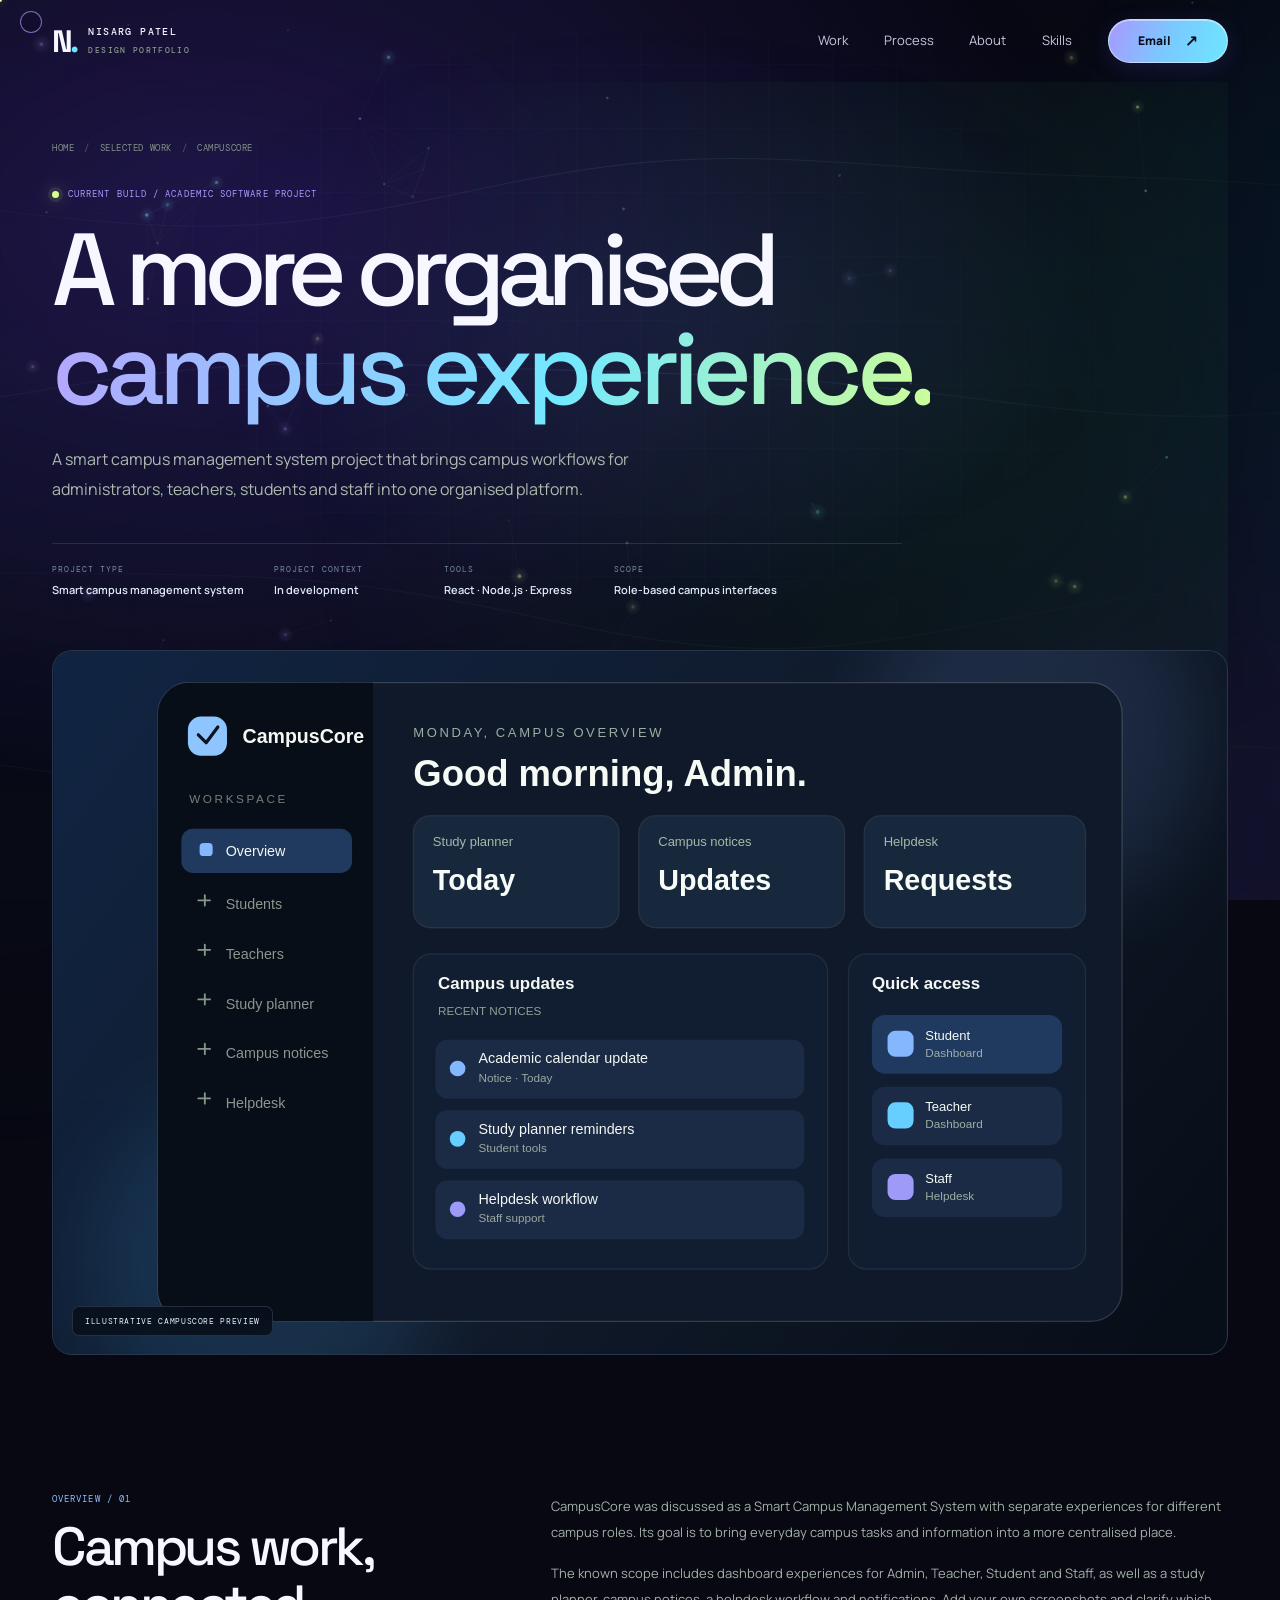
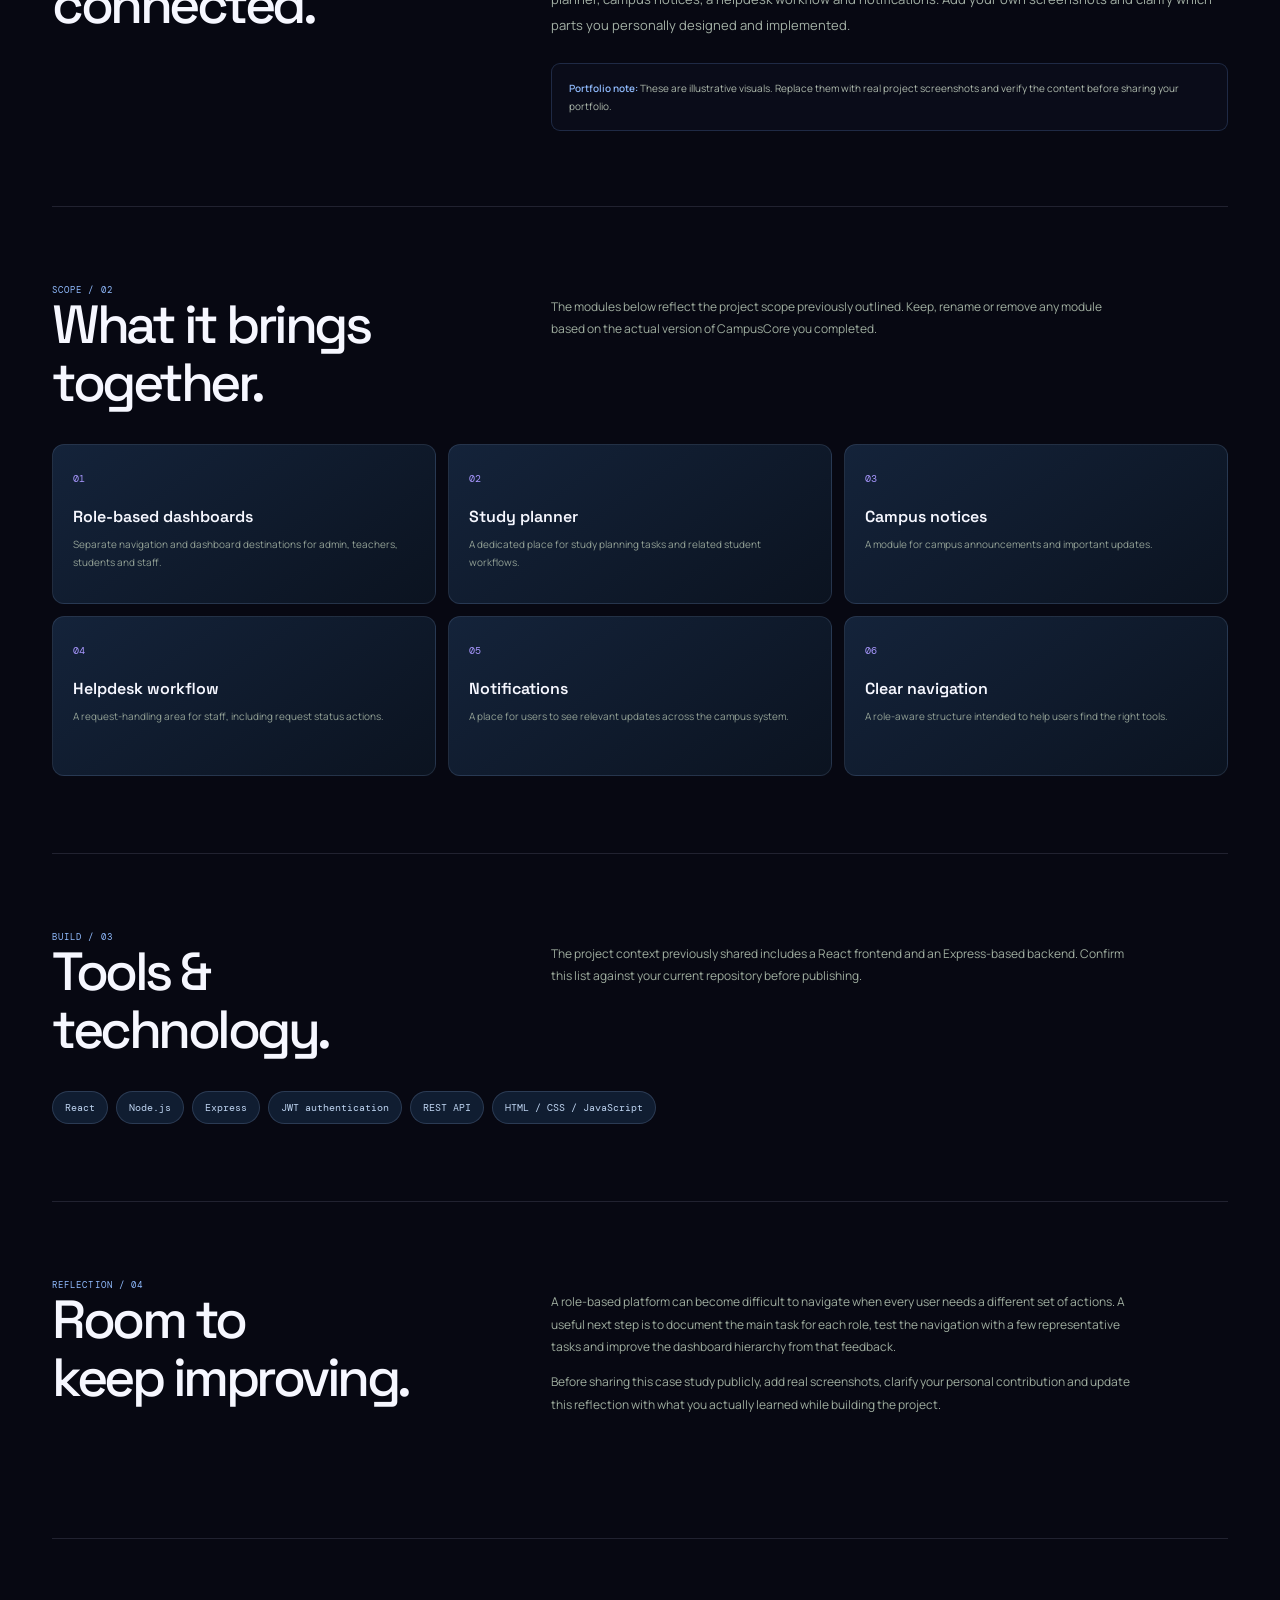
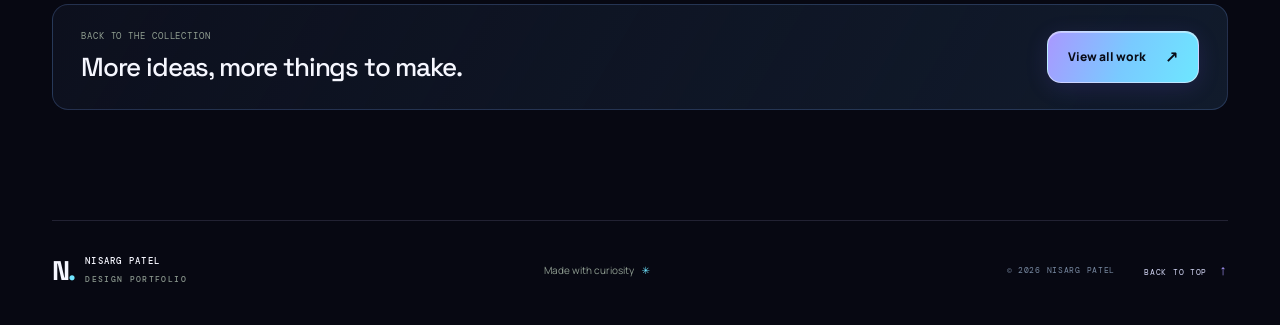
==== commit 055c461b: "Optimize portfolio for mobile" ====
--- a/project.html
+++ b/project.html
@@ -9,6 +9,8 @@
   <link href="https://fonts.googleapis.com/css2?family=DM+Mono:wght@400;500&family=Manrope:wght@400;500;600;700;800&family=Space+Grotesk:wght@400;500;600;700&display=swap" rel="stylesheet">
   <link rel="stylesheet" href="style.css">
   <link rel="stylesheet" href="live-effects.css">
+  <link rel="stylesheet" href="signature-refinement.css">
+  <link rel="stylesheet" href="mobile-performance.css">
 </head>
 <body class="project-page">
   <div class="live-backdrop" aria-hidden="true"></div>
--- a/signature-refinement.css
+++ b/signature-refinement.css
@@ -0,0 +1,476 @@
+/* ================================================================
+   SIGNATURE REFINEMENT — SAATHI FIRST, COLLEGE PROJECTS SECOND
+   Responsive, high-contrast interactions; no external dependencies.
+   ================================================================ */
+:root {
+  --accent-cyan: #70e5ff;
+  --accent-violet: #a995ff;
+  --accent-mint: #8bf3d2;
+  --accent-lime: #d9ff8d;
+  --signature-line: rgba(185, 199, 255, .17);
+}
+
+/* SAATHI — lead design concept, with an illustrative interface direction. */
+.saathi-showcase-section {
+  position: relative;
+  padding-top: clamp(66px, 8vw, 116px);
+  padding-bottom: clamp(54px, 7vw, 94px);
+  isolation: isolate;
+}
+.saathi-showcase-section::before {
+  content: "";
+  position: absolute;
+  z-index: -1;
+  left: -12%; right: -12%; top: 4%; height: 78%;
+  background: radial-gradient(ellipse at 23% 32%, rgba(42, 205, 178, .13), transparent 40%),
+              radial-gradient(ellipse at 77% 46%, rgba(113, 111, 255, .13), transparent 43%);
+  filter: blur(28px);
+  pointer-events: none;
+  animation: saathiAtmosphere 13s ease-in-out infinite alternate;
+}
+.saathi-showcase-top { display:flex; align-items:center; justify-content:space-between; gap:20px; margin-bottom:22px; }
+.saathi-showcase-top .section-kicker { margin:0; }
+.saathi-top-actions { display:flex; align-items:center; gap:20px; }
+.saathi-status { display:inline-flex; align-items:center; gap:9px; padding:8px 11px; border:1px solid rgba(138,243,210,.22); border-radius:999px; color:#bceede; background:rgba(19,77,70,.24); font:8px var(--mono); letter-spacing:.1em; white-space:nowrap; }
+.saathi-status i { width:6px; height:6px; border-radius:50%; background:#8bf3d2; box-shadow:0 0 0 4px rgba(139,243,210,.09), 0 0 14px rgba(139,243,210,.6); animation:statusPulse 2.4s ease-in-out infinite; }
+.saathi-skip-link { display:inline-flex; align-items:center; gap:12px; color:#adb7d2; font-size:11px; transition:color .25s, gap .25s; }
+.saathi-skip-link span { color:var(--accent-cyan); font-size:17px; }
+.saathi-skip-link:hover { color:#f4f6ff; gap:17px; }
+.saathi-showcase-card {
+  display:grid;
+  grid-template-columns:minmax(0,.84fr) minmax(0,1.16fr);
+  align-items:stretch;
+  gap:clamp(26px,4vw,58px);
+  min-width:0;
+  padding:clamp(24px,4vw,48px);
+  position:relative;
+  isolation:isolate;
+  overflow:hidden;
+  border:1px solid rgba(136,227,229,.2);
+  border-radius:28px;
+  background:linear-gradient(125deg,rgba(10,38,45,.96) 0%,rgba(10,17,34,.97) 49%,rgba(23,19,48,.94) 100%);
+  box-shadow:0 30px 100px rgba(1,5,20,.23), inset 0 1px rgba(255,255,255,.04);
+  transition:border-color .4s ease, box-shadow .4s ease, transform .4s var(--ease);
+}
+.saathi-showcase-card::before {
+  content:""; position:absolute; inset:0; z-index:-1; pointer-events:none; opacity:.82;
+  background:radial-gradient(620px circle at var(--spot-x,75%) var(--spot-y,45%),rgba(85,226,222,.13),transparent 48%),
+             linear-gradient(120deg,transparent 18%,rgba(161,143,255,.035) 50%,transparent 76%);
+}
+.saathi-showcase-card::after {
+  content:""; position:absolute; inset:0; z-index:2; pointer-events:none; border-radius:inherit;
+  background:linear-gradient(110deg,transparent 5%,rgba(139,243,210,.07) 42%,rgba(169,149,255,.055) 56%,transparent 76%);
+  background-size:230% 100%; animation:saathiSheen 12s linear infinite; opacity:.45;
+}
+.saathi-showcase-card:hover { border-color:rgba(139,243,210,.35); box-shadow:0 38px 115px rgba(1,5,20,.33),0 0 55px rgba(66,194,183,.06); }
+.saathi-showcase-copy { min-width:0; align-self:center; padding:7px 0 19px; position:relative; z-index:3; }
+.saathi-wordmark { display:flex; align-items:center; gap:12px; margin-bottom:34px; color:#e8fff9; font:600 11px var(--display); letter-spacing:.08em; }
+.saathi-wordmark-mark { display:grid; place-items:center; width:39px; height:39px; border:1px solid rgba(139,243,210,.4); border-radius:13px; background:linear-gradient(145deg,rgba(139,243,210,.17),rgba(112,229,255,.06)); font:700 19px var(--display); letter-spacing:-.08em; box-shadow:0 0 25px rgba(78,215,188,.1),inset 0 1px rgba(255,255,255,.12); }
+.saathi-wordmark-mark span { color:#8bf3d2; }
+.saathi-wordmark small { display:block; margin-top:3px; color:#86aaa9; font:8px var(--mono); letter-spacing:.13em; }
+.saathi-category { margin:0 0 8px; color:#89e9d1; font:9px var(--mono); letter-spacing:.15em; }
+.saathi-showcase-copy h2 { margin:0; font:600 clamp(54px,7.2vw,96px)/.95 var(--display); letter-spacing:-.095em; color:#f5f8ff; }
+.saathi-title-dot { color:#8bf3d2; }
+.saathi-description { max-width:500px; color:#a9c3ce; font-size:clamp(12px,1.04vw,14px); line-height:1.95; margin:22px 0 0; }
+.saathi-feature-points { display:flex; flex-wrap:wrap; gap:8px 16px; margin-top:25px; }
+.saathi-feature-points span { display:flex; align-items:center; gap:7px; color:#d2e2e9; font-size:10px; }
+.saathi-feature-points i { color:#8bf3d2; font:9px var(--mono); font-style:normal; }
+.saathi-tags { margin-top:20px; }
+.saathi-tags span { border-color:rgba(139,243,210,.15); background:rgba(11,48,52,.37); color:#b3ded9; }
+.saathi-actions { display:flex; align-items:center; flex-wrap:wrap; gap:11px 18px; margin-top:28px; }
+.saathi-primary { min-height:51px; border-radius:13px; gap:25px; background:linear-gradient(115deg,#a7f4da,#7be6ed 54%,#b8b1ff); border-color:rgba(226,255,251,.5); box-shadow:0 10px 32px rgba(80,211,202,.14); }
+.saathi-primary:hover { box-shadow:0 13px 34px rgba(80,211,202,.24),0 0 26px rgba(169,149,255,.13); background:linear-gradient(115deg,#c8ffe9,#a6f5ff 54%,#d0c9ff); }
+.saathi-secondary { min-height:45px; font-size:10px; }
+.saathi-secondary:hover { color:#8bf3d2; }
+.saathi-copy-foot { display:flex; align-items:center; gap:9px; margin-top:30px; color:#668f94; font:8px var(--mono); letter-spacing:.09em; line-height:1.7; }
+.saathi-foot-dot { width:5px; height:5px; border-radius:50%; background:#8bf3d2; box-shadow:0 0 12px rgba(139,243,210,.55); flex:0 0 5px; }
+.saathi-visual-shell { min-width:0; min-height:520px; position:relative; overflow:hidden; border:1px solid rgba(166,224,229,.19); border-radius:22px; background:radial-gradient(ellipse at 50% 44%,rgba(35,126,133,.26),transparent 48%),linear-gradient(145deg,rgba(16,39,49,.88),rgba(12,16,34,.86) 56%,rgba(29,21,52,.84)); box-shadow:inset 0 1px rgba(255,255,255,.06); }
+.saathi-visual-shell::before { content:""; position:absolute; width:310px; height:310px; left:28%; top:21%; border-radius:50%; background:rgba(79,226,199,.13); filter:blur(48px); animation:saathiHalo 8s ease-in-out infinite alternate; pointer-events:none; }
+.saathi-visual-topline,.saathi-visual-bottom { display:flex; align-items:center; justify-content:space-between; gap:12px; position:relative; z-index:4; color:#83a9b1; font:8px var(--mono); letter-spacing:.09em; }
+.saathi-visual-topline { padding:19px 21px 0; }
+.saathi-visual-topline span:first-child { display:inline-flex; align-items:center; gap:8px; }
+.saathi-visual-topline i { width:5px; height:5px; border-radius:50%; background:#8bf3d2; box-shadow:0 0 11px #8bf3d288; }
+.saathi-visual-bottom { padding:0 21px 17px; color:#718e9a; }
+.saathi-visual-bottom b { color:#a995ff; padding-left:6px; font-size:13px; }
+.saathi-visual-field { min-height:455px; height:calc(100% - 70px); position:absolute; inset:38px 0 34px; overflow:hidden; perspective:1100px; }
+.saathi-field-grid { position:absolute; inset:-12%; opacity:.29; background-image:linear-gradient(rgba(159,229,233,.07) 1px,transparent 1px),linear-gradient(90deg,rgba(159,229,233,.07) 1px,transparent 1px); background-size:35px 35px; transform:perspective(580px) rotateX(59deg) scale(1.22); transform-origin:center 65%; mask-image:linear-gradient(transparent,black 18%,black 72%,transparent); }
+.saathi-field-orbit { position:absolute; left:50%; top:52%; border:1px solid rgba(139,243,210,.22); border-radius:50%; pointer-events:none; }
+.saathi-field-orbit.orbit-one { width:76%; height:57%; transform:translate(-50%,-50%) rotate(-30deg); animation:saathiOrbit 32s linear infinite; }
+.saathi-field-orbit.orbit-two { width:66%; height:75%; transform:translate(-50%,-50%) rotate(34deg); border-color:rgba(169,149,255,.2); animation:saathiOrbit 40s linear infinite reverse; }
+.saathi-field-glow { position:absolute; width:45%; aspect-ratio:1; left:28%; top:26%; border-radius:50%; background:radial-gradient(circle,rgba(104,255,221,.16),rgba(101,169,255,.05) 54%,transparent 72%); filter:blur(9px); animation:saathiHalo 6s ease-in-out infinite alternate; }
+.saathi-phone { position:absolute; z-index:2; color:#12252a; background:#f0f7f3; border:5px solid #263d43; border-radius:29px; box-shadow:0 28px 55px rgba(0,0,0,.39),0 0 0 1px rgba(224,255,249,.25),inset 0 1px #fff; padding:19px 13px 13px; transform-style:preserve-3d; overflow:hidden; }
+.saathi-phone-main { width:clamp(195px,18vw,242px); height:390px; left:27%; top:50%; transform:translate(-50%,-50%) rotate(-7deg); animation:saathiPhoneFloat 7s ease-in-out infinite; }
+.saathi-phone-back { width:clamp(168px,15.5vw,202px); height:340px; left:69%; top:54%; transform:translate(-50%,-50%) rotate(8deg); z-index:1; background:#e0f0ec; opacity:.98; padding:18px 12px 12px; animation:saathiPhoneFloatBack 8s ease-in-out infinite; }
+.saathi-phone-notch { position:absolute; width:65px; height:13px; border-radius:0 0 10px 10px; background:#263d43; left:50%; top:0; transform:translateX(-50%); }
+.saathi-phone-top { display:flex; align-items:center; justify-content:space-between; padding-top:2px; margin-bottom:25px; font:700 14px var(--display); letter-spacing:-.04em; }
+.saathi-phone-top b span { color:#219d87; }
+.saathi-phone-top i { font:11px var(--sans); font-style:normal; color:#439e8b; }
+.saathi-phone-eyebrow { margin:0 0 5px; font:7px var(--mono); color:#64958c; letter-spacing:.1em; }
+.saathi-phone h3 { margin:0 0 12px; color:#152d31; font:600 23px/1.1 var(--display); letter-spacing:-.065em; }
+.saathi-search { display:flex; align-items:center; justify-content:space-between; gap:7px; background:#e2eee8; border:1px solid #d6e6df; border-radius:9px; padding:10px 9px; font-size:7px; color:#6b928b; margin-bottom:14px; }
+.saathi-search span { font-size:18px; line-height:10px; color:#2e907e; }
+.saathi-specialty-row { display:grid; grid-template-columns:repeat(3,1fr); gap:6px; margin-bottom:12px; }
+.saathi-specialty-row div { display:grid; justify-items:center; gap:6px; padding:9px 2px 7px; border:1px solid #d5e8df; border-radius:9px; background:#e5f3ed; }
+.saathi-specialty-row div:nth-child(2) { background:#f8f0df; border-color:#efe4ca; }
+.saathi-specialty-row div:nth-child(3) { background:#ece8fb; border-color:#e1dafa; }
+.saathi-specialty-row i { font-style:normal; font-size:15px; color:#359782; }
+.saathi-specialty-row div:nth-child(2) i { color:#ba9250; }
+.saathi-specialty-row div:nth-child(3) i { color:#8d7dcc; }
+.saathi-specialty-row small { font-size:6px; color:#597870; }
+.saathi-book-card { display:grid; gap:8px; padding:13px 11px 11px; border-radius:12px; background:linear-gradient(135deg,#174c43,#0d6256); color:#f3fffb; box-shadow:0 7px 17px rgba(18,93,77,.18); }
+.saathi-book-card small { color:#a6eadb; font:6px var(--mono); letter-spacing:.09em; }
+.saathi-book-card b { max-width:148px; font:600 14px/1.25 var(--display); letter-spacing:-.04em; }
+.saathi-book-card span { display:flex; align-items:center; justify-content:space-between; padding:7px 8px; margin-top:2px; border-radius:7px; background:#d8fff1; color:#17453f; font-size:7px; font-weight:800; }
+.saathi-book-card span i { font-style:normal; font-size:13px; }
+.saathi-nearby { display:flex; align-items:center; gap:8px; margin-top:12px; }
+.saathi-avatar { display:grid; place-items:center; width:29px; height:29px; border-radius:9px; background:#c9e6d7; color:#256d61; font:700 10px var(--display); }
+.saathi-nearby>span:nth-child(2) { display:grid; gap:3px; min-width:0; }
+.saathi-nearby small { color:#76978d; font:6px var(--mono); }
+.saathi-nearby b { color:#28463e; font-size:8px; }
+.saathi-nearby>i { margin-left:auto; color:#5a9d8e; font-style:normal; }
+.saathi-phone-tabline { display:flex; justify-content:space-around; align-items:center; margin-top:12px; padding-top:7px; border-top:1px solid #d7e8df; }
+.saathi-phone-tabline i { width:4px; height:4px; border-radius:50%; background:#b1cfc2; }
+.saathi-phone-tabline i.active { width:15px; border-radius:5px; background:#3ea88f; }
+.saathi-confirm-mark { display:grid; place-items:center; width:54px; height:54px; margin:35px auto 19px; border-radius:50%; color:white; background:linear-gradient(135deg,#65dcb8,#168872); font-size:26px; box-shadow:0 0 0 8px rgba(95,211,175,.12); }
+.saathi-phone-back .saathi-phone-top { margin-bottom:21px; }
+.saathi-phone-back .saathi-phone-eyebrow { text-align:center; font-size:6px; }
+.saathi-phone-back h3 { text-align:center; font-size:20px; }
+.saathi-phone-copy { text-align:center; color:#66867e; font-size:8px; line-height:1.65; margin:0 0 17px; }
+.saathi-mini-summary { display:grid; gap:6px; padding:12px 9px; background:#eef7f2; border:1px solid #dcece4; border-radius:10px; }
+.saathi-mini-summary small { font:6px var(--mono); letter-spacing:.08em; color:#78a095; }
+.saathi-mini-summary b { font:600 11px var(--display); color:#254840; }
+.saathi-mini-summary span { font-size:7px; color:#729188; }
+.saathi-phone-button { display:flex; align-items:center; justify-content:space-between; gap:7px; margin-top:13px; padding:10px 9px; background:#164c43; border-radius:8px; color:white; font-size:7px; font-weight:800; }
+.saathi-phone-button b { font-size:12px; }
+.saathi-float-chip { position:absolute; z-index:4; display:inline-flex; align-items:center; gap:8px; padding:9px 11px; border-radius:10px; border:1px solid rgba(176,246,230,.27); color:#d5fff4; background:rgba(8,32,39,.8); box-shadow:0 13px 30px rgba(0,0,0,.22); backdrop-filter:blur(12px); font:8px var(--mono); letter-spacing:.06em; animation:saathiChipFloat 5s ease-in-out infinite; }
+.saathi-float-chip span { color:#8bf3d2; }
+.saathi-chip-one { left:5%; top:20%; }
+.saathi-chip-two { right:4%; bottom:19%; animation-delay:-2.2s; }
+.saathi-float-label { position:absolute; z-index:4; top:7%; right:5%; display:flex; align-items:center; gap:9px; padding:10px 12px; border:1px solid rgba(174,155,255,.25); border-radius:12px; background:rgba(19,19,47,.76); backdrop-filter:blur(14px); box-shadow:0 12px 25px rgba(0,0,0,.2); animation:saathiChipFloat 6s ease-in-out infinite reverse; }
+.saathi-label-spark { display:grid; place-items:center; width:26px; height:26px; border-radius:9px; background:rgba(169,149,255,.15); color:#b8a6ff; font-size:15px; }
+.saathi-float-label span:last-child { display:grid; gap:4px; }
+.saathi-float-label small { color:#958fbf; font:6px var(--mono); letter-spacing:.1em; }
+.saathi-float-label b { color:#e2ddff; font:600 9px var(--display); }
+.saathi-card-index { position:absolute; right:29px; bottom:16px; z-index:4; display:flex; align-items:center; gap:18px; color:#6d8996; font:7px var(--mono); letter-spacing:.1em; pointer-events:none; }
+.saathi-card-index b { color:#a0b9c4; font-weight:400; }
+.saathi-card-index i { font-style:normal; color:#8bf3d2; }
+
+/* Academic projects: a clear, evenly aligned three-card collection. */
+.college-projects-section { padding-top:clamp(56px,7vw,100px); padding-bottom:clamp(72px,9vw,132px); position:relative; }
+.college-projects-section::before { content:""; position:absolute; inset:9% -10% 3%; z-index:-1; pointer-events:none; background:radial-gradient(ellipse at 17% 19%,rgba(90,133,255,.11),transparent 37%),radial-gradient(ellipse at 88% 55%,rgba(168,100,255,.095),transparent 38%); filter:blur(24px); }
+.academic-section-head { margin-bottom:38px; }
+.academic-section-head h2 { margin-bottom:0; }
+.academic-head-side { display:flex; flex-direction:column; align-items:flex-start; gap:19px; }
+.academic-head-side>p { margin:0; }
+.project-archive-link { display:inline-flex; align-items:center; gap:12px; min-width:230px; padding:10px 12px 10px 10px; border:1px solid rgba(170,181,255,.22); border-radius:14px; background:linear-gradient(115deg,rgba(22,28,60,.73),rgba(11,24,41,.78)); box-shadow:inset 0 1px rgba(255,255,255,.045); transition:transform .3s var(--ease),border-color .3s,box-shadow .3s; }
+.project-archive-link:hover { transform:translateY(-3px); border-color:rgba(112,229,255,.45); box-shadow:0 13px 35px rgba(42,83,184,.16),inset 0 1px rgba(255,255,255,.08); }
+.archive-link-count { display:grid; place-items:center; width:38px; height:38px; border-radius:11px; background:linear-gradient(135deg,rgba(112,229,255,.17),rgba(169,149,255,.2)); border:1px solid rgba(177,184,255,.23); color:#d8e9ff; font:600 13px var(--mono); }
+.project-archive-link>span:nth-child(2) { display:grid; gap:4px; flex:1; }
+.project-archive-link small { font:7px var(--mono); letter-spacing:.14em; color:#8f9fca; }
+.project-archive-link b { font:600 11px var(--display); color:#edf1ff; }
+.project-archive-link>i { font-size:18px; font-style:normal; color:#83e7ff; transition:transform .3s; }
+.project-archive-link:hover>i { transform:translateY(3px); }
+.academic-grid { grid-template-columns:repeat(3,minmax(0,1fr)); align-items:stretch; gap:clamp(16px,2vw,25px); }
+.academic-grid .project-card { min-width:0; position:relative; border-radius:22px; padding:0 0 21px; overflow:hidden; background:linear-gradient(160deg,rgba(18,23,48,.78),rgba(9,15,29,.78)); border:1px solid rgba(177,190,255,.12); box-shadow:0 20px 60px rgba(0,0,0,.14); transition:transform .38s var(--ease),border-color .35s,box-shadow .35s; }
+.academic-grid .project-card::before { content:""; position:absolute; inset:0; border-radius:inherit; pointer-events:none; opacity:.0; background:radial-gradient(410px circle at var(--spot-x,50%) var(--spot-y,50%),rgba(112,229,255,.11),transparent 54%); transition:opacity .35s; z-index:0; }
+.academic-grid .project-card:hover { transform:translateY(-7px); border-color:rgba(144,180,255,.29); box-shadow:0 30px 78px rgba(0,0,0,.27),0 0 36px rgba(105,110,255,.065); }
+.academic-grid .project-card:hover::before { opacity:1; }
+.academic-grid .project-cover { height:clamp(238px,21vw,294px); min-height:0; margin:10px 10px 0; border-radius:16px; border-color:rgba(196,212,255,.12); transform-style:preserve-3d; transition:transform .48s var(--ease),border-color .35s,box-shadow .35s; }
+.academic-grid .project-card:hover .project-cover { border-color:rgba(146,212,255,.34); box-shadow:0 18px 44px rgba(0,0,0,.21); }
+.academic-grid .project-copy { padding:19px 21px 0; position:relative; z-index:1; }
+.academic-grid .project-overline { display:flex; align-items:center; justify-content:space-between; gap:12px; }
+.academic-grid .project-type { font-size:8px; letter-spacing:.09em; }
+.academic-grid .project-number { color:#7888aa; font:9px var(--mono); }
+.academic-grid .project-copy h3 { margin:14px 0 8px; font-size:clamp(24px,2vw,31px); letter-spacing:-.06em; }
+.academic-grid .project-copy>p { min-height:88px; margin:0 0 17px; font-size:11px; line-height:1.85; color:#aab7d0; }
+.academic-grid .project-tags { margin-top:auto; gap:6px; }
+.academic-grid .project-tags span { font-size:7px; padding:6px 8px; }
+.academic-grid .project-text-link { display:flex; align-items:center; justify-content:space-between; width:100%; gap:12px; margin-top:20px; padding-top:15px; border-top:1px solid rgba(179,193,255,.12); color:#a1dcff; font:600 10px var(--display); transition:color .25s,gap .25s,border-color .25s; }
+.academic-grid .project-text-link span { display:grid; place-items:center; width:29px; height:29px; border:1px solid rgba(151,206,255,.23); border-radius:50%; background:rgba(112,229,255,.06); font-size:15px; transition:transform .3s,background .3s,color .3s; }
+.academic-grid .project-text-link:hover { color:#fff; gap:16px; border-color:rgba(112,229,255,.28); }
+.academic-grid .project-text-link:hover span { transform:translate(2px,-2px) rotate(45deg); background:#82eaff; color:#091321; }
+.campuscore-cover { background:#111e30; border-color:rgba(112,229,255,.18); }
+.campuscore-cover::before { content:""; position:absolute; inset:0; z-index:1; pointer-events:none; background:linear-gradient(180deg,rgba(7,14,27,.26),transparent 33%,rgba(5,11,22,.12)); }
+.campuscore-cover img { width:100%; height:100%; display:block; object-fit:cover; object-position:center; transform:scale(1.001); transition:transform .75s var(--ease),filter .5s; }
+.academic-grid .project-card:hover .campuscore-cover img { transform:scale(1.065); filter:saturate(1.12) contrast(1.04); }
+.campus-cover-sticker { position:absolute; z-index:3; left:15px; bottom:15px; display:inline-flex; align-items:center; gap:7px; padding:8px 10px; border:1px solid rgba(171,224,255,.23); border-radius:999px; background:rgba(8,19,36,.75); color:#e9f6ff; backdrop-filter:blur(12px); font:7px var(--mono); letter-spacing:.1em; }
+.campus-cover-sticker i { width:5px; height:5px; border-radius:50%; background:#80e9ff; box-shadow:0 0 12px #80e9ff; }
+/* MedCore gets a pharmacy/science illustration rather than a fake screenshot. */
+.medcore-visual-system { position:absolute; inset:0; z-index:0; overflow:hidden; background:radial-gradient(ellipse at 72% 25%,rgba(80,235,211,.18),transparent 40%),linear-gradient(145deg,#102e3a,#0b1629 73%,#18102d); }
+.medcore-visual-system::before { content:""; position:absolute; width:220px; height:220px; right:-55px; top:-80px; border:1px solid rgba(111,247,216,.18); border-radius:50%; box-shadow:0 0 0 24px rgba(111,247,216,.025),0 0 0 50px rgba(111,247,216,.02); animation:medOrbit 20s linear infinite; }
+.medcore-plus { position:absolute; right:15%; top:15%; display:grid; place-items:center; width:43px; height:43px; border-radius:14px; background:rgba(121,245,219,.12); border:1px solid rgba(121,245,219,.35); color:#a0ffe6; font-size:28px; box-shadow:0 0 30px rgba(121,245,219,.12); animation:floatGlyph 5.5s ease-in-out infinite; }
+.medcore-rx-watermark { position:absolute; right:5%; bottom:-22%; color:rgba(96,238,206,.045); -webkit-text-stroke:1px rgba(99,230,203,.23); font:600 clamp(120px,14vw,192px) var(--display); letter-spacing:-.13em; transform:rotate(-13deg); }
+.medcore-product-orbit { position:absolute; left:42%; top:51%; border:1px solid rgba(139,243,218,.21); border-radius:50%; transform:translate(-50%,-50%) rotate(-25deg); }
+.medcore-product-orbit.orbit-a { width:68%; height:43%; }
+.medcore-product-orbit.orbit-b { width:48%; height:70%; transform:translate(-50%,-50%) rotate(35deg); border-color:rgba(130,176,255,.2); }
+.medcore-medicine-tile { position:absolute; top:25%; width:48px; height:92px; border-radius:12px; background:linear-gradient(145deg,#d2fff0,#c1e7e0); border:1px solid rgba(255,255,255,.7); box-shadow:0 15px 29px rgba(0,0,0,.2); transform:rotate(-14deg); animation:floatGlyph 6s ease-in-out infinite; }
+.medcore-medicine-tile::before { content:""; position:absolute; left:8px; right:8px; top:7px; height:7px; border-radius:3px; background:#6abfaa; }
+.medcore-medicine-tile i { display:block; position:absolute; left:8px; right:8px; top:29px; height:31px; border-radius:7px; background:linear-gradient(135deg,#7de2ca,#35a891); }
+.medcore-medicine-tile i::after { content:"+"; color:#effffb; display:grid; place-items:center; font:20px var(--display); }
+.medcore-medicine-tile span { position:absolute; left:10px; right:10px; bottom:10px; height:4px; border-radius:4px; background:#94d7c5; }
+.medcore-medicine-tile.tile-one { left:22%; }
+.medcore-medicine-tile.tile-two { left:44%; top:34%; transform:rotate(11deg) scale(.83); animation-delay:-2.7s; }
+.medcore-mini-tag { position:absolute; left:12%; bottom:14%; padding:8px 10px; border-radius:7px; border:1px solid rgba(121,245,219,.22); background:rgba(8,29,38,.72); color:#a8eadc; font:7px var(--mono); letter-spacing:.1em; }
+.medcore-cover .text-cover-main { justify-content:flex-end; padding-top:60px; background:linear-gradient(180deg,transparent 45%,rgba(5,16,29,.78) 100%); }
+.medcore-cover .text-cover-main::before { display:none; }
+.medcore-cover .cover-mini-label { color:#98f3df; }
+.medcore-cover .cover-stack { color:#9bc4d1; }
+/* WhereNext gets a travel-editorial route and destination ticket composition. */
+.wherenext-cover { background:#1a1944; }
+.wherenext-visual-system { position:absolute; inset:0; overflow:hidden; z-index:0; background:linear-gradient(145deg,#c8b2e6 0%,#9bafd7 31%,#263d67 75%,#171a3d 100%); }
+.wherenext-visual-system::before { content:""; position:absolute; inset:0; background:linear-gradient(180deg,rgba(14,18,40,.03),rgba(12,15,40,.48)),repeating-linear-gradient(0deg,rgba(255,255,255,.045) 0 1px,transparent 1px 21px); }
+.travel-sun { position:absolute; width:112px; height:112px; right:18%; top:10%; border-radius:50%; background:linear-gradient(135deg,#fff2be,#f9ca9c); box-shadow:0 0 55px rgba(255,221,175,.35); animation:sunBreathe 7s ease-in-out infinite alternate; }
+.travel-contour { position:absolute; left:-10%; width:130%; height:58%; bottom:3%; border-radius:50% 50% 0 0; transform:rotate(-8deg); background:linear-gradient(135deg,#94b9b1,#466c80 64%,#2e3a68); }
+.travel-contour.contour-a { bottom:-11%; background:linear-gradient(135deg,#749d9f,#2d627a 57%,#23274d); transform:rotate(6deg); }
+.travel-contour.contour-b { bottom:-25%; background:linear-gradient(135deg,#376e7b,#1b355c 57%,#161735); transform:rotate(-3deg); }
+.travel-route { position:absolute; left:23%; top:22%; width:54%; height:46%; border:1px dashed rgba(255,245,215,.8); border-left-color:transparent; border-bottom-color:transparent; border-radius:50%; transform:rotate(18deg); }
+.travel-route i { position:absolute; width:7px; height:7px; border-radius:50%; background:#f7fff5; box-shadow:0 0 12px #fff9; }
+.travel-route i:nth-child(1) { left:0; bottom:16%; }.travel-route i:nth-child(2) { left:55%; top:-3%; }.travel-route i:nth-child(3) { right:0; top:35%; }
+.travel-route span { position:absolute; right:-13px; top:27%; display:grid; place-items:center; width:32px; height:32px; border-radius:50%; background:#eaffaa; color:#21234c; font-size:17px; transform:rotate(-18deg); }
+.travel-ticket { position:absolute; z-index:1; left:11%; top:16%; width:39%; min-width:128px; padding:13px 12px 12px; border:1px solid rgba(255,255,255,.4); border-radius:10px; background:rgba(240,243,247,.8); box-shadow:0 19px 45px rgba(20,20,59,.16); backdrop-filter:blur(12px); transform:rotate(-6deg); animation:ticketFloat 6.5s ease-in-out infinite; }
+.travel-ticket small { color:#52677c; font:6px var(--mono); letter-spacing:.08em; }
+.travel-ticket b { display:block; margin:8px 0 12px; color:#202d4e; font:600 clamp(14px,1.6vw,21px)/1.04 var(--display); letter-spacing:-.05em; }
+.travel-ticket span { display:inline-flex; padding:5px 6px; border-radius:4px; background:#293758; color:#fff; font:6px var(--mono); }
+.wherenext-cover .text-cover-main { justify-content:flex-end; padding-top:60px; background:linear-gradient(180deg,transparent 43%,rgba(12,15,42,.81) 100%); }
+.wherenext-cover .text-cover-main::before { display:none; }
+.wherenext-cover .cover-mini-label { color:#d6c5ff; }
+.wherenext-cover .cover-stack { color:#d0d9ff; }
+.academic-bottom-row { display:flex; align-items:center; justify-content:space-between; gap:24px; margin-top:28px; padding-top:17px; border-top:1px solid rgba(178,192,255,.12); }
+.academic-bottom-row p { display:flex; align-items:center; gap:11px; margin:0; max-width:820px; color:#798ba9; font:8px/1.8 var(--mono); letter-spacing:.035em; }
+.academic-bottom-mark { color:#8bf3d2; font-size:15px; }
+.academic-back-to-feature { display:inline-flex; align-items:center; gap:9px; white-space:nowrap; color:#b4c1e8; font-size:10px; transition:gap .25s,color .25s; }
+.academic-back-to-feature span { color:#8bf3d2; font-size:15px; }
+.academic-back-to-feature:hover { gap:14px; color:#fff; }
+
+/* Process: a designed path instead of four plain boxes. */
+.process-section { padding-top:clamp(90px,10vw,145px); padding-bottom:clamp(90px,10vw,145px); position:relative; overflow:hidden; }
+.process-section::before { content:""; position:absolute; pointer-events:none; inset:0 -15%; z-index:-1; opacity:.76; background:radial-gradient(ellipse at 8% 18%,rgba(110,112,255,.13),transparent 34%),radial-gradient(ellipse at 90% 72%,rgba(73,216,228,.10),transparent 35%); animation:processAtmosphere 15s ease-in-out infinite alternate; }
+.process-backdrop { opacity:.8; background-image:linear-gradient(90deg,transparent,rgba(140,151,255,.055),transparent),linear-gradient(rgba(195,202,255,.025) 1px,transparent 1px); background-size:100% 100%,54px 54px; mask-image:linear-gradient(transparent,black 18%,black 78%,transparent); }
+.process-section .section-head { margin-bottom:32px; }
+.process-section .section-head h2 { max-width:620px; }
+.process-section .section-head-side>p { color:#b2bad6; }
+.process-rail { height:14px; position:relative; display:grid; grid-template-columns:repeat(4,1fr); align-items:center; margin:0 8px 17px; }
+.process-rail::before,.process-rail-fill { content:""; position:absolute; top:50%; left:0; right:0; height:1px; transform:translateY(-50%); }
+.process-rail::before { background:rgba(165,173,255,.14); }
+.process-rail-fill { right:auto; width:100%; background:linear-gradient(90deg,#72e5ff 0%,#a995ff 40%,#88f3d3 72%,#d9ff8d 100%); box-shadow:0 0 13px rgba(119,197,255,.2); transform:translateY(-50%) scaleX(.01); transform-origin:left; animation:processLineIn 1.6s .25s var(--ease) forwards; }
+.process-rail i { position:relative; z-index:2; justify-self:start; width:7px; height:7px; border:1px solid #91cfff; border-radius:50%; background:#141730; box-shadow:0 0 0 4px rgba(142,155,255,.07); }
+.process-rail i:nth-of-type(1) { justify-self:start; }.process-rail i:nth-of-type(2),.process-rail i:nth-of-type(3) { justify-self:center; }.process-rail i:nth-of-type(4) { justify-self:end; }
+.process-grid { gap:14px; align-items:stretch; }
+.process-card { min-height:322px; border-radius:19px; padding:23px 22px 21px; background:linear-gradient(152deg,rgba(18,23,49,.94),rgba(10,14,30,.94)); border-color:rgba(176,183,255,.16); box-shadow:inset 0 1px rgba(255,255,255,.035); transition:transform .42s var(--ease),border-color .35s,box-shadow .35s,background .35s; }
+.process-card::before { z-index:0; opacity:0; background:radial-gradient(320px circle at var(--hx,50%) var(--hy,50%),rgba(144,157,255,.17),transparent 58%); }
+.process-card::after { content:attr(data-step); position:absolute; z-index:-1; right:4px; bottom:-42px; color:rgba(168,180,255,.035); font:700 clamp(86px,8vw,124px)/1 var(--display); letter-spacing:-.11em; pointer-events:none; transition:transform .5s var(--ease),color .5s; }
+.process-card-understand { background:linear-gradient(150deg,rgba(20,40,65,.92),rgba(10,15,30,.97)); }
+.process-card-explore { background:linear-gradient(150deg,rgba(33,26,64,.92),rgba(11,14,31,.97)); }
+.process-card-design { background:linear-gradient(150deg,rgba(15,48,57,.91),rgba(10,15,31,.97)); }
+.process-card-refine { background:linear-gradient(150deg,rgba(45,34,64,.88),rgba(11,14,30,.97)); }
+.process-card:hover { transform:translateY(-9px); border-color:rgba(125,218,255,.38); box-shadow:0 24px 56px rgba(0,0,0,.24),0 0 32px rgba(119,133,255,.11),inset 0 1px rgba(255,255,255,.07); }
+.process-card:hover::before { opacity:1; }
+.process-card:hover::after { transform:translate(-7px,-3px); color:rgba(168,180,255,.07); }
+.process-card-head { display:flex; align-items:center; justify-content:space-between; gap:12px; position:relative; z-index:1; }
+.process-no { font:10px var(--mono); color:#a9b0ff; }
+.process-stage-label { color:#7489ad; font:7px var(--mono); letter-spacing:.15em; }
+.process-symbol { right:20px; top:68px; width:48px; height:48px; }
+.process-card h3 { position:relative; z-index:1; margin:72px 0 10px; font-size:clamp(21px,2vw,28px); letter-spacing:-.065em; }
+.process-card h3 span { color:#9ba7ff; }
+.process-card p { position:relative; z-index:1; max-width:260px; color:#a1aec8; font-size:11px; line-height:1.85; }
+.process-card-foot { display:flex; align-items:center; justify-content:space-between; gap:10px; position:absolute; left:22px; right:22px; bottom:19px; z-index:1; padding-top:12px; border-top:1px solid rgba(184,191,255,.1); }
+.process-card .process-verb { position:static; color:#8f9ac4; font:7px var(--mono); letter-spacing:.11em; }
+.process-card-foot>b { display:grid; place-items:center; width:25px; height:25px; border:1px solid rgba(166,184,255,.19); border-radius:50%; color:#9fa9ff; font-size:13px; transition:transform .3s,background .3s,color .3s; }
+.process-card:hover .process-card-foot>b { transform:translate(2px,-2px); background:#9fa9ff; color:#0c1020; }
+.process-card-understand .process-no,.process-card-understand h3 span { color:#77e7ff; }
+.process-card-explore .process-no,.process-card-explore h3 span { color:#b5a3ff; }
+.process-card-design .process-no,.process-card-design h3 span { color:#80f2cf; }
+.process-card-refine .process-no,.process-card-refine h3 span { color:#d8bdff; }
+.process-card-understand .process-symbol-one i:first-child { background:#77e7ff; border-color:#77e7ff; }
+.process-card-explore .process-symbol-two i { border-color:#b5a3ff; }
+.process-card-design .process-symbol-three i { background:linear-gradient(#9ca4ff,#4cd6c0); }
+.process-card-refine .process-symbol-four { border-color:#d8bdff; }
+.process-summary { display:flex; align-items:center; gap:12px; margin-top:23px; padding:15px 18px; border:1px solid rgba(173,185,255,.1); border-radius:12px; background:linear-gradient(110deg,rgba(22,25,55,.56),rgba(11,18,36,.54)); }
+.process-summary-star { color:#a995ff; font-size:18px; animation:slowSpin 22s linear infinite; }
+.process-summary p { margin:0; color:#9daac8; font-size:10px; }
+.process-summary p b { color:#e2e7ff; font-weight:600; }
+.process-summary-end { margin-left:auto; color:#7486aa; font:7px var(--mono); letter-spacing:.1em; white-space:nowrap; }
+
+/* Contact: high contrast action, animated border light, and legible text. */
+.contact-section { padding-top:clamp(36px,5vw,72px); padding-bottom:clamp(65px,9vw,120px); }
+.contact-inner { border-radius:27px; padding:clamp(30px,5.5vw,70px) clamp(25px,5vw,68px) 28px; overflow:hidden; isolation:isolate; background:linear-gradient(120deg,rgba(18,22,54,.97),rgba(10,18,35,.97) 47%,rgba(12,36,49,.96)); border-color:rgba(151,188,255,.24); box-shadow:0 25px 85px rgba(0,0,0,.2),inset 0 1px rgba(255,255,255,.045); }
+.contact-inner::before { z-index:-1; inset:-2px; background:radial-gradient(ellipse at 88% 12%,rgba(109,231,255,.17),transparent 38%),radial-gradient(ellipse at 8% 90%,rgba(169,149,255,.17),transparent 45%),linear-gradient(115deg,transparent 25%,rgba(255,255,255,.025) 50%,transparent 72%); background-size:auto,auto,220% 100%; animation:contactGlowTravel 13s ease-in-out infinite alternate; }
+.contact-inner::after { content:""; position:absolute; inset:0; z-index:-1; border-radius:inherit; pointer-events:none; background:linear-gradient(110deg,transparent 0%,rgba(112,229,255,.09) 45%,rgba(169,149,255,.08) 54%,transparent 68%); background-size:220% 100%; animation:contactBorderSweep 14s linear infinite; opacity:.75; }
+.contact-section .section-kicker { margin-bottom:22px; }
+.contact-main { align-items:center; gap:clamp(24px,4vw,70px); padding:12px 0 clamp(30px,4vw,49px); }
+.contact-main>div:first-child { min-width:0; }
+.contact-main h2 { font-size:clamp(44px,5.5vw,82px); line-height:.99; letter-spacing:-.085em; }
+.contact-main h2 em { color:#9deaff; font-family:var(--serif); font-style:italic; font-weight:400; }
+.contact-main>div>p { max-width:480px; color:#aebbd3; font-size:12px; line-height:1.9; }
+.contact-email-button { position:relative; z-index:1; min-width:325px; max-width:100%; gap:14px; padding:16px 17px; border-radius:18px; border:1px solid rgba(238,255,255,.55); color:#08131f !important; background:linear-gradient(115deg,#c7fff0 0%,#9feafa 46%,#c9c2ff 100%); box-shadow:0 13px 36px rgba(96,218,229,.13),inset 0 1px rgba(255,255,255,.75); transition:transform .35s var(--ease),box-shadow .35s,border-color .35s,filter .35s; overflow:hidden; }
+.contact-email-button::before { content:""; position:absolute; inset:-15% auto -15% -80%; width:45%; transform:skewX(-20deg); background:linear-gradient(90deg,transparent,rgba(255,255,255,.72),transparent); pointer-events:none; transition:left .75s var(--ease); }
+.contact-email-button:hover { transform:translateY(-5px); box-shadow:0 20px 50px rgba(96,218,229,.23),0 0 28px rgba(169,149,255,.16),inset 0 1px rgba(255,255,255,.9); filter:saturate(1.08); }
+.contact-email-button:hover::before { left:140%; }
+.email-button-icon { width:48px; height:48px; border-radius:14px; flex:0 0 48px; background:#101c36; color:#a5f4f0; font-size:20px; box-shadow:0 6px 18px rgba(8,19,31,.14); }
+.contact-email-button>span:nth-child(2) { display:grid; gap:4px; min-width:0; }
+.contact-email-button small { color:#405670; opacity:1; font:8px var(--mono); letter-spacing:.12em; }
+.contact-email-button strong { color:#071525; font:700 15px var(--display); }
+.email-button-address { max-width:100%; color:#274559; font-size:9px; line-height:1.5; overflow-wrap:anywhere; }
+.email-button-arrow { color:#102038; font-size:19px; transition:transform .3s; }
+.contact-email-button:hover .email-button-arrow { transform:translate(4px,-4px); }
+.contact-bottom { padding-top:20px; border-color:rgba(174,194,255,.15); }
+.email-text { color:#9eecff; font-size:12px; }
+.email-text:hover { color:#fff; }
+.contact-location { color:#8999ba; }
+.contact-glow { width:460px; height:460px; right:-70px; top:-40px; background:radial-gradient(circle,rgba(90,143,255,.16),rgba(165,118,255,.06) 42%,transparent 69%); filter:blur(70px); animation:contactGlowTravel 10s ease-in-out infinite alternate; }
+
+/* Motion details shared across the revised sections. */
+.project-cover .cover-hover { z-index:8; }
+.project-cover:hover .cover-hover { transform:translateY(-2px); }
+.project-cover .cover-top-label { z-index:6; }
+.project-cover:focus-visible,.project-text-link:focus-visible,.project-archive-link:focus-visible,.saathi-skip-link:focus-visible { outline:2px solid #8bf3d2; outline-offset:4px; }
+@keyframes saathiAtmosphere { 0%{transform:translate3d(-1%,0,0) scale(.98);opacity:.65}100%{transform:translate3d(2%,1%,0) scale(1.04);opacity:1} }
+@keyframes saathiSheen { 0%{background-position:130% 0;opacity:.22}45%{opacity:.52}100%{background-position:-130% 0;opacity:.2} }
+@keyframes saathiHalo { 0%{transform:scale(.88) translate(-5px,5px);opacity:.65}100%{transform:scale(1.12) translate(8px,-4px);opacity:1} }
+@keyframes saathiOrbit { from{transform:translate(-50%,-50%) rotate(-30deg)}to{transform:translate(-50%,-50%) rotate(330deg)} }
+@keyframes saathiPhoneFloat { 0%,100%{margin-top:0;filter:drop-shadow(0 23px 25px rgba(0,0,0,.12))}50%{margin-top:-10px;filter:drop-shadow(0 33px 29px rgba(0,0,0,.19))} }
+@keyframes saathiPhoneFloatBack { 0%,100%{margin-top:0}50%{margin-top:9px} }
+@keyframes saathiChipFloat { 0%,100%{translate:0 0}50%{translate:0 -7px} }
+@keyframes statusPulse { 0%,100%{box-shadow:0 0 0 4px rgba(139,243,210,.08),0 0 10px rgba(139,243,210,.35)}50%{box-shadow:0 0 0 7px rgba(139,243,210,.02),0 0 17px rgba(139,243,210,.65)} }
+@keyframes processAtmosphere { 0%{transform:translate3d(-1%,0,0);opacity:.65}100%{transform:translate3d(1%,1%,0);opacity:1} }
+@keyframes processLineIn { to{transform:translateY(-50%) scaleX(1)} }
+@keyframes medOrbit { to{transform:rotate(360deg)} }
+@keyframes floatGlyph { 0%,100%{translate:0 0;rotate:0deg}50%{translate:0 -7px;rotate:3deg} }
+@keyframes sunBreathe { 0%{transform:scale(.94);box-shadow:0 0 35px rgba(255,221,175,.22)}100%{transform:scale(1.04);box-shadow:0 0 70px rgba(255,221,175,.46)} }
+@keyframes ticketFloat { 0%,100%{translate:0 0;rotate:-6deg}50%{translate:0 -7px;rotate:-3deg} }
+@keyframes contactGlowTravel { 0%{transform:translate3d(-1%,0,0) scale(.96);opacity:.55}100%{transform:translate3d(2%,-1%,0) scale(1.06);opacity:1} }
+@keyframes contactBorderSweep { 0%{background-position:140% 0}100%{background-position:-140% 0} }
+
+@media (max-width:1100px) {
+  .saathi-showcase-card { grid-template-columns:minmax(0,.9fr) minmax(0,1.1fr); gap:25px; padding:28px; }
+  .saathi-visual-shell { min-height:495px; }
+  .saathi-visual-field { min-height:430px; }
+  .saathi-phone-main { left:31%; width:205px; height:375px; }
+  .saathi-phone-back { left:69%; width:174px; height:322px; }
+  .saathi-float-chip { font-size:7px; }
+  .academic-grid .project-cover { height:250px; }
+  .academic-grid .project-copy { padding-left:16px; padding-right:16px; }
+  .academic-grid .project-copy>p { min-height:104px; }
+  .contact-email-button { min-width:292px; }
+}
+@media (max-width:800px) {
+  .saathi-showcase-section { padding-top:62px; }
+  .saathi-showcase-card { grid-template-columns:1fr; gap:22px; padding:24px; }
+  .saathi-showcase-copy { padding-bottom:7px; }
+  .saathi-wordmark { margin-bottom:23px; }
+  .saathi-showcase-copy h2 { font-size:clamp(54px,10vw,82px); }
+  .saathi-visual-shell { min-height:490px; }
+  .saathi-visual-field { min-height:424px; }
+  .saathi-phone-main { left:38%; width:216px; height:380px; }
+  .saathi-phone-back { left:70%; width:181px; height:326px; }
+  .saathi-card-index { right:25px; bottom:9px; }
+  .college-projects-section { padding-top:76px; }
+  .academic-section-head { grid-template-columns:1fr; gap:19px; }
+  .academic-head-side { display:grid; grid-template-columns:minmax(0,1fr) auto; align-items:center; gap:18px; }
+  .project-archive-link { min-width:200px; }
+  .academic-grid { grid-template-columns:repeat(2,minmax(0,1fr)); }
+  .academic-grid .project-card:first-child { grid-column:1 / -1; }
+  .academic-grid .project-card:first-child .project-cover { height:clamp(260px,42vw,350px); }
+  .academic-grid .project-card:first-child .project-copy>p { min-height:0; }
+  .academic-grid .project-cover { height:240px; }
+  .academic-grid .project-copy>p { min-height:86px; }
+  .process-rail { margin-inline:4px; }
+  .process-grid { grid-template-columns:repeat(2,minmax(0,1fr)); gap:12px; }
+  .process-card { min-height:285px; }
+  .process-card h3 { margin-top:55px; }
+  .process-summary-end { display:none; }
+  .contact-main { align-items:flex-start; flex-direction:column; }
+  .contact-email-button { width:min(100%,390px); }
+}
+@media (max-width:560px) {
+  .saathi-showcase-section { padding-top:48px; padding-bottom:54px; }
+  .saathi-showcase-top { align-items:flex-start; flex-direction:column; gap:12px; }
+  .saathi-top-actions { width:100%; justify-content:space-between; gap:12px; }
+  .saathi-showcase-card { padding:20px 17px 33px; border-radius:20px; }
+  .saathi-wordmark { margin-bottom:20px; }
+  .saathi-wordmark-mark { width:35px;height:35px; }
+  .saathi-category { font-size:8px; }
+  .saathi-showcase-copy h2 { font-size:clamp(50px,15vw,72px); }
+  .saathi-description { font-size:12px; line-height:1.8; margin-top:16px; }
+  .saathi-feature-points { gap:9px 12px; }
+  .saathi-feature-points span { font-size:9px; }
+  .saathi-actions { align-items:stretch; flex-direction:column; gap:10px; margin-top:22px; }
+  .saathi-primary { width:100%; justify-content:space-between; }
+  .saathi-secondary { align-self:flex-start; }
+  .saathi-copy-foot { font-size:7px; margin-top:23px; }
+  .saathi-visual-shell { min-height:438px; border-radius:17px; }
+  .saathi-visual-topline { padding:15px 13px 0; font-size:6px; }
+  .saathi-visual-bottom { padding:0 13px 14px; font-size:6px; }
+  .saathi-visual-field { min-height:382px; inset:34px 0 31px; }
+  .saathi-phone-main { left:39%; width:184px; height:352px; padding:17px 11px 11px; border-radius:25px; }
+  .saathi-phone-back { left:75%; top:56%; width:145px; height:278px; padding:15px 9px 9px; border-radius:23px; }
+  .saathi-phone-top { margin-bottom:17px; font-size:12px; }
+  .saathi-phone h3 { font-size:20px; }
+  .saathi-search { font-size:6px; padding:8px 7px; margin-bottom:10px; }
+  .saathi-specialty-row { gap:4px; margin-bottom:9px; }
+  .saathi-specialty-row div { padding:7px 1px 5px; }
+  .saathi-book-card { padding:10px 8px; gap:6px; }
+  .saathi-book-card b { font-size:12px; }
+  .saathi-phone-back .saathi-phone-top { margin-bottom:15px; }
+  .saathi-confirm-mark { width:40px; height:40px; margin:27px auto 13px; }
+  .saathi-phone-back h3 { font-size:17px; }
+  .saathi-phone-copy { font-size:7px; }
+  .saathi-mini-summary { padding:9px 7px; }
+  .saathi-mini-summary b { font-size:9px; }
+  .saathi-phone-button { font-size:6px; padding:8px 7px; }
+  .saathi-float-chip { font-size:6px; padding:7px 8px; gap:5px; }
+  .saathi-chip-one { left:3%; top:19%; }
+  .saathi-chip-two { right:3%; bottom:15%; }
+  .saathi-float-label { top:6%; right:3%; padding:7px 8px; gap:6px; }
+  .saathi-label-spark { width:21px;height:21px;font-size:12px; }
+  .saathi-float-label small { font-size:5px; }
+  .saathi-float-label b { font-size:7px; }
+  .saathi-card-index { left:18px; right:auto; bottom:10px; gap:11px; font-size:6px; }
+  .college-projects-section { padding-top:60px; padding-bottom:75px; }
+  .academic-section-head { margin-bottom:27px; }
+  .academic-section-head h2 { font-size:clamp(39px,11vw,52px); }
+  .academic-head-side { grid-template-columns:1fr; gap:14px; }
+  .project-archive-link { min-width:0; width:100%; max-width:300px; }
+  .academic-grid { grid-template-columns:1fr; gap:20px; }
+  .academic-grid .project-card:first-child { grid-column:auto; }
+  .academic-grid .project-card:first-child .project-cover,.academic-grid .project-cover { height:255px; }
+  .academic-grid .project-copy { padding:17px 17px 0; }
+  .academic-grid .project-copy h3 { font-size:29px; }
+  .academic-grid .project-copy>p { min-height:0; font-size:11px; }
+  .academic-grid .project-tags span { font-size:7px; }
+  .academic-bottom-row { align-items:flex-start; flex-direction:column; gap:13px; }
+  .academic-bottom-row p { font-size:7px; }
+  .process-section { padding-top:76px; padding-bottom:78px; }
+  .process-section .section-head { gap:17px; }
+  .process-section .section-head h2 { font-size:clamp(40px,11vw,55px); }
+  .process-rail { margin-bottom:13px; }
+  .process-grid { grid-template-columns:1fr; gap:11px; }
+  .process-card { min-height:248px; padding:20px; border-radius:16px; }
+  .process-symbol { top:59px; right:18px; transform:scale(.88); transform-origin:top right; }
+  .process-card h3 { margin-top:45px; font-size:25px; }
+  .process-card p { max-width:calc(100% - 16px); font-size:11px; }
+  .process-card-foot { left:20px; right:20px; bottom:15px; }
+  .process-summary { align-items:flex-start; padding:13px; }
+  .process-summary p { font-size:9px; line-height:1.65; }
+  .contact-section { padding-top:24px; padding-bottom:65px; }
+  .contact-inner { padding:28px 19px 20px; border-radius:20px; }
+  .contact-main { gap:25px; padding-bottom:28px; }
+  .contact-main h2 { font-size:clamp(41px,11vw,57px); }
+  .contact-main>div>p { font-size:11px; }
+  .contact-email-button { min-width:0; width:100%; padding:13px 12px; gap:10px; border-radius:15px; }
+  .email-button-icon { width:41px;height:41px;flex-basis:41px;border-radius:12px; }
+  .contact-email-button strong { font-size:13px; }
+  .email-button-address { font-size:8px; }
+  .contact-bottom { align-items:flex-start; flex-direction:column; gap:12px; }
+  .email-text { font-size:11px; overflow-wrap:anywhere; }
+  .contact-location { font-size:7px; }
+}
+@media (hover:none),(pointer:coarse) {
+  .saathi-showcase-card:hover,.academic-grid .project-card:hover { transform:none; }
+  .saathi-phone-main,.saathi-phone-back { animation-duration:10s; }
+  .saathi-showcase-card::after,.contact-inner::after { animation-duration:24s; }
+}
+@media (prefers-reduced-motion:reduce) {
+  .saathi-showcase-section::before,.saathi-showcase-card::after,.saathi-status i,.saathi-visual-shell::before,.saathi-field-orbit,.saathi-field-glow,.saathi-phone-main,.saathi-phone-back,.saathi-float-chip,.saathi-float-label,.process-section::before,.process-rail-fill,.process-symbol-four::before,.process-summary-star,.medcore-visual-system::before,.medcore-plus,.medcore-medicine-tile,.travel-sun,.travel-ticket,.contact-inner::before,.contact-inner::after,.contact-glow { animation:none!important; }
+  .saathi-showcase-card,.academic-grid .project-card,.academic-grid .project-cover,.process-card,.contact-email-button { transition:none!important; }
+}
